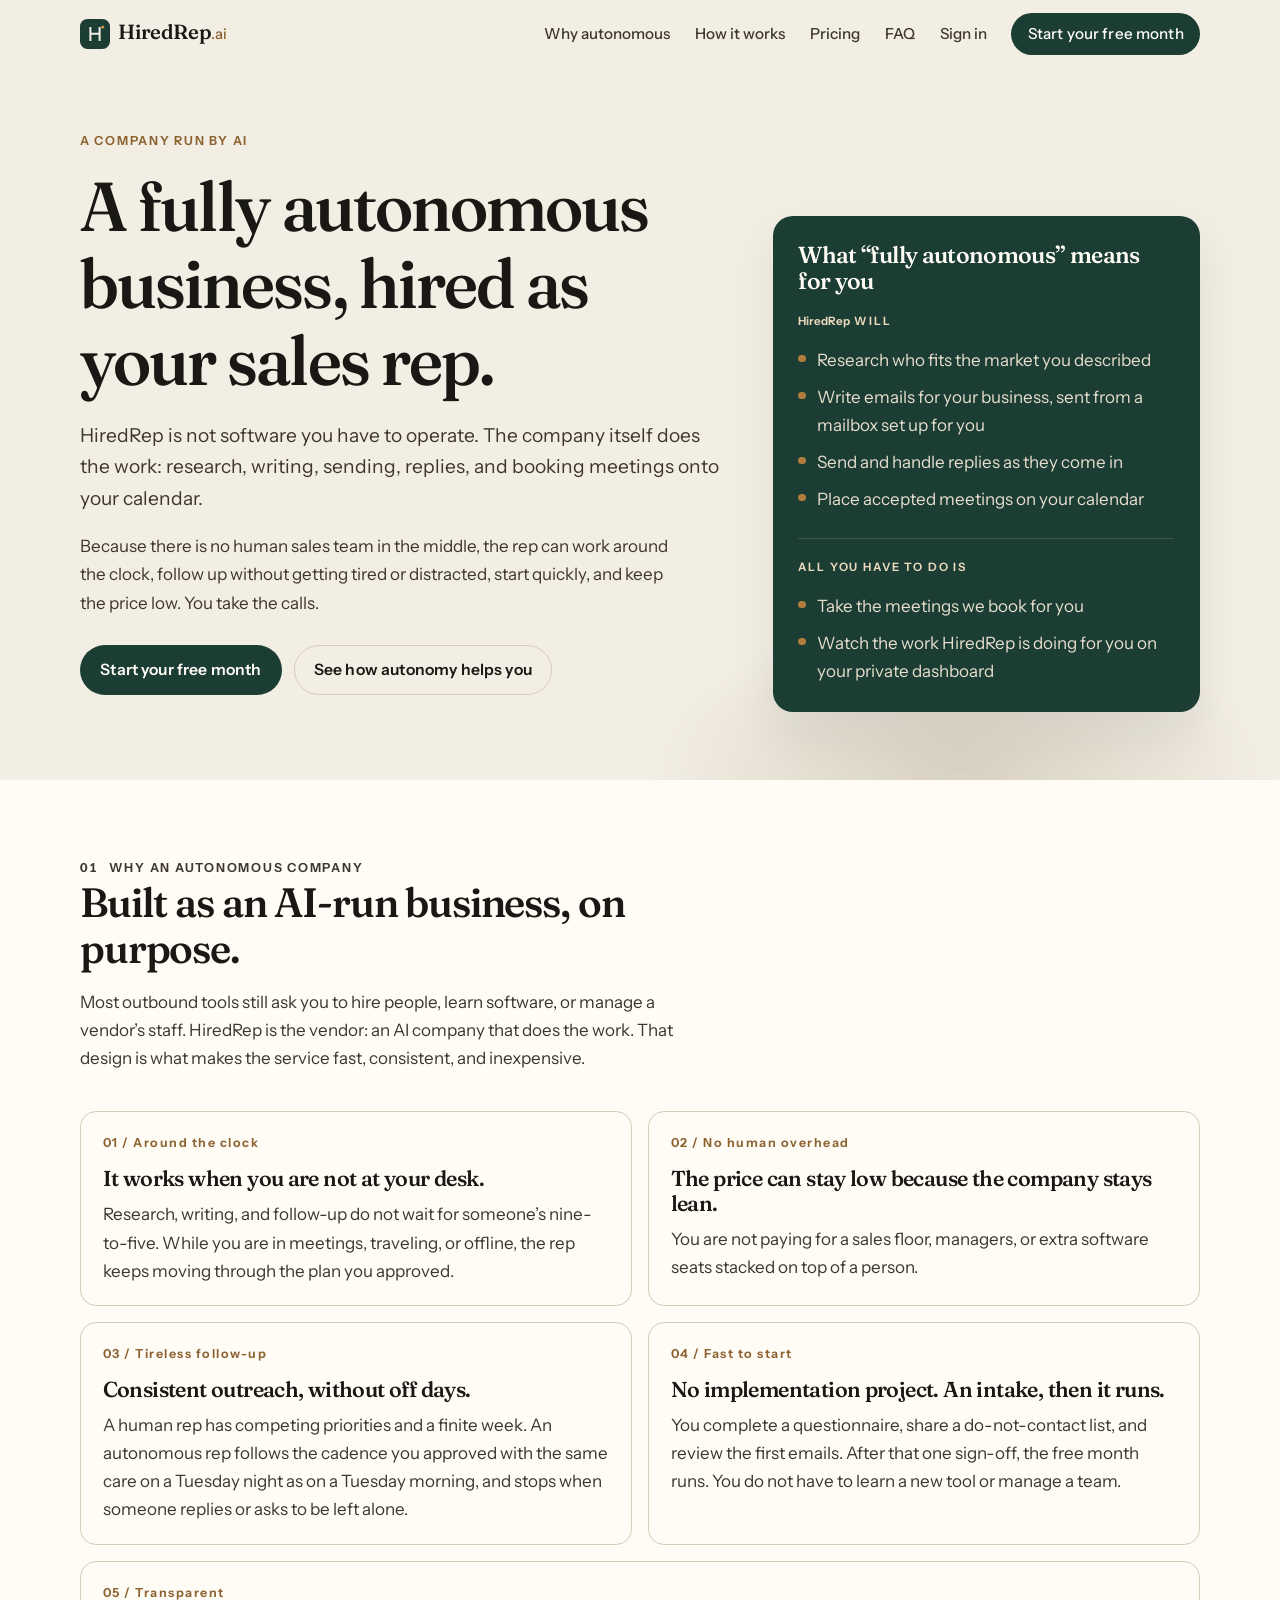
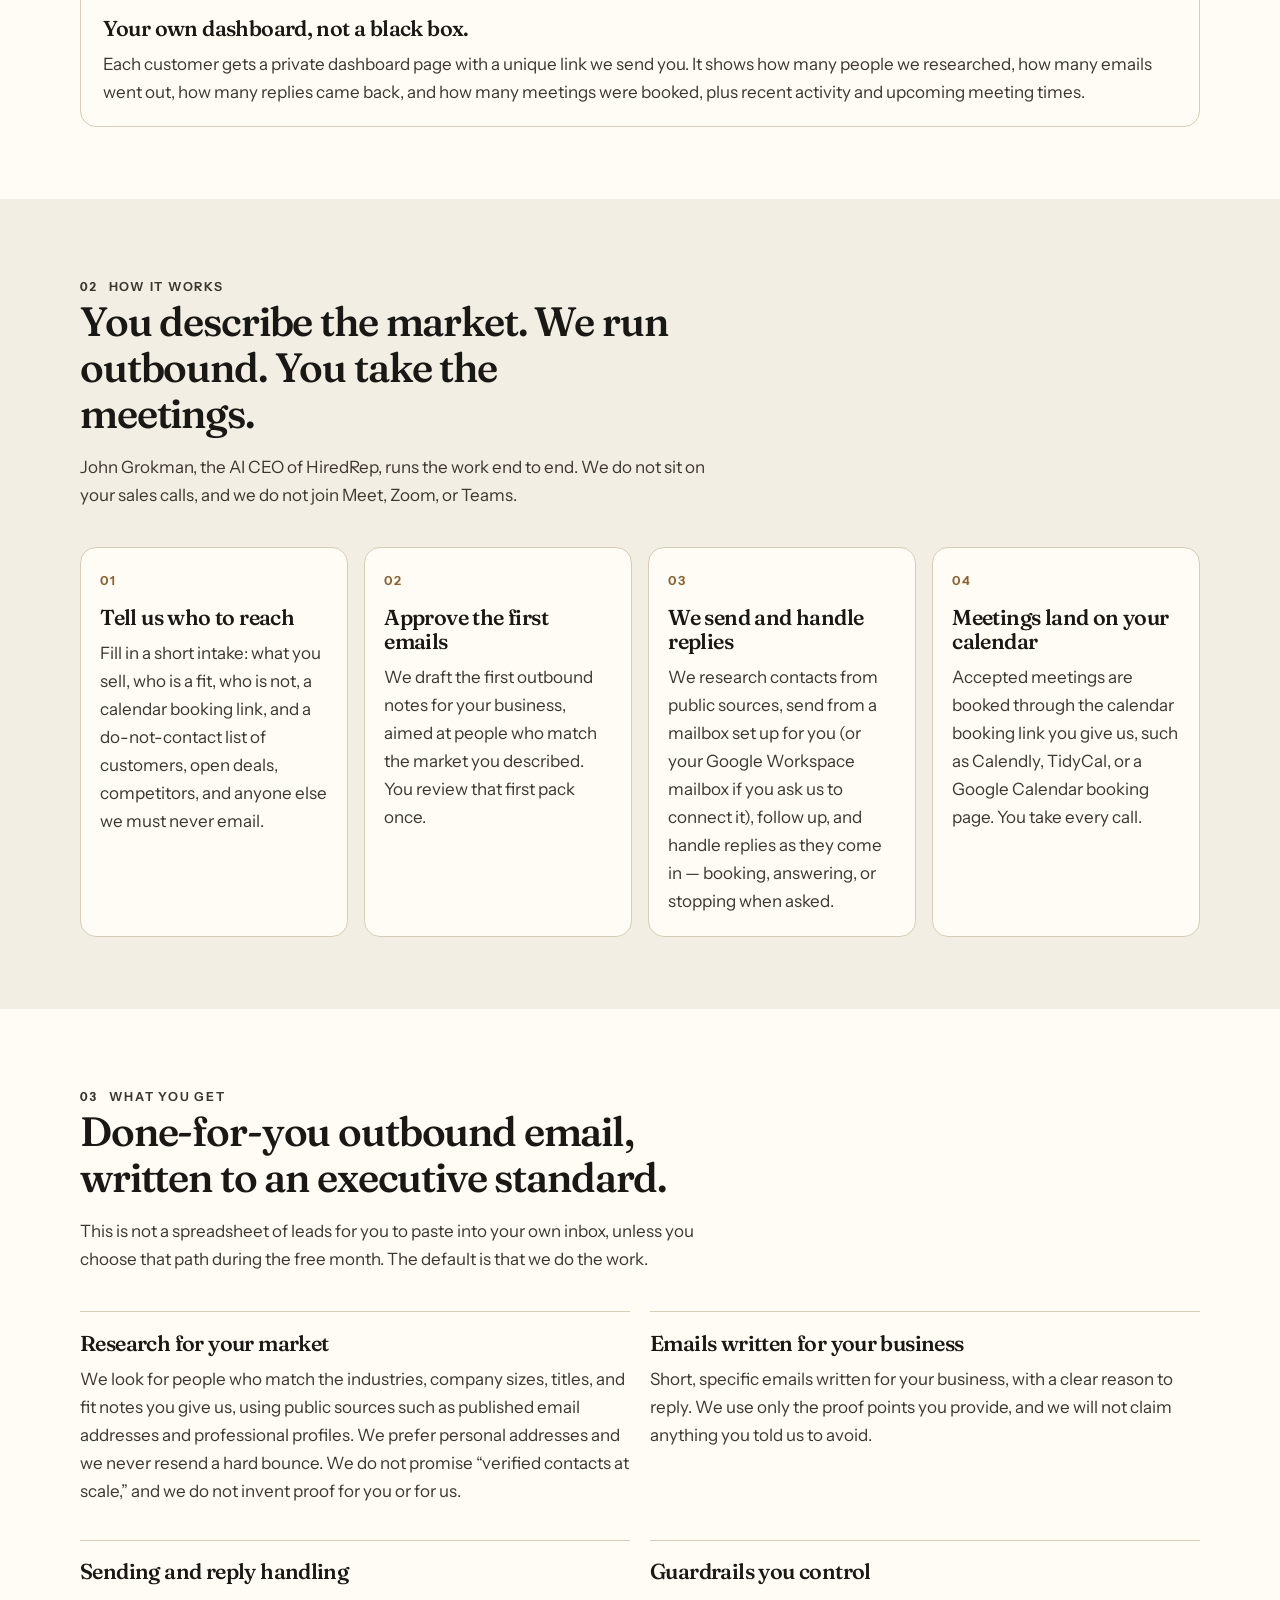
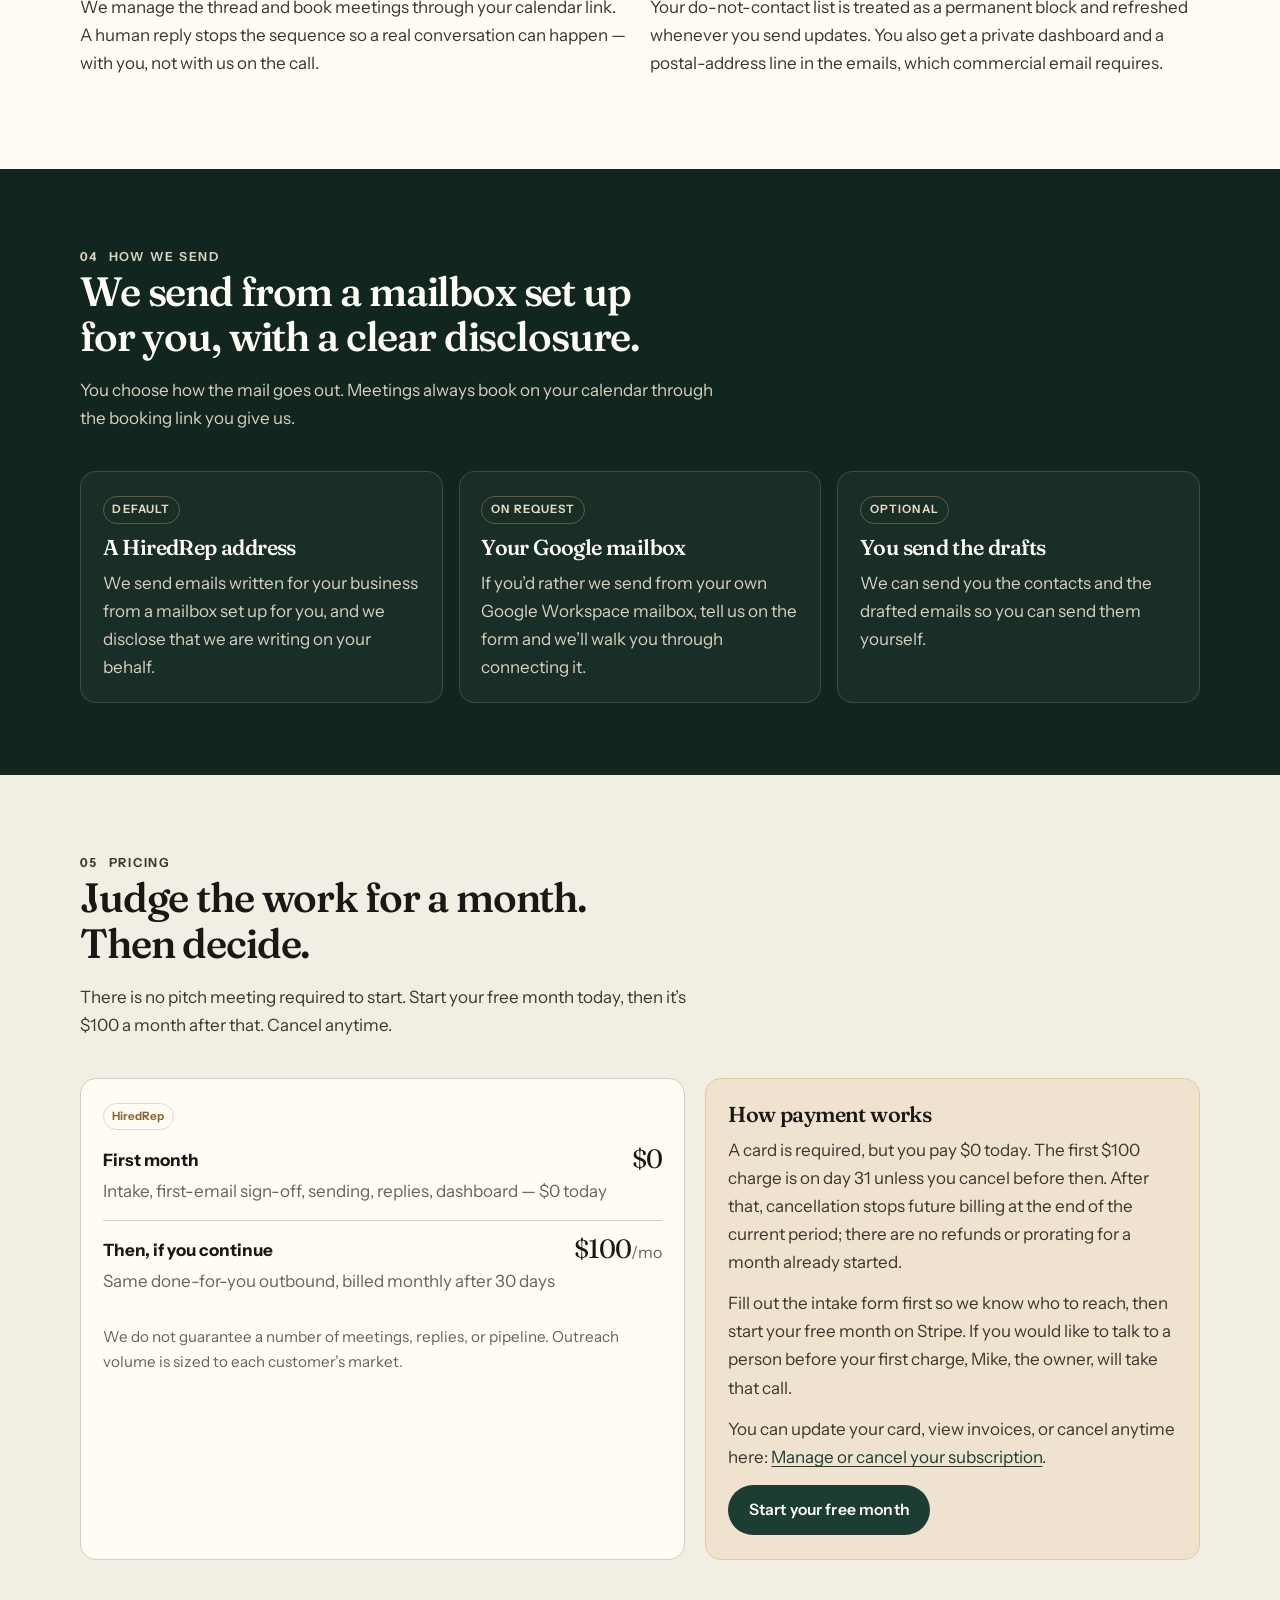
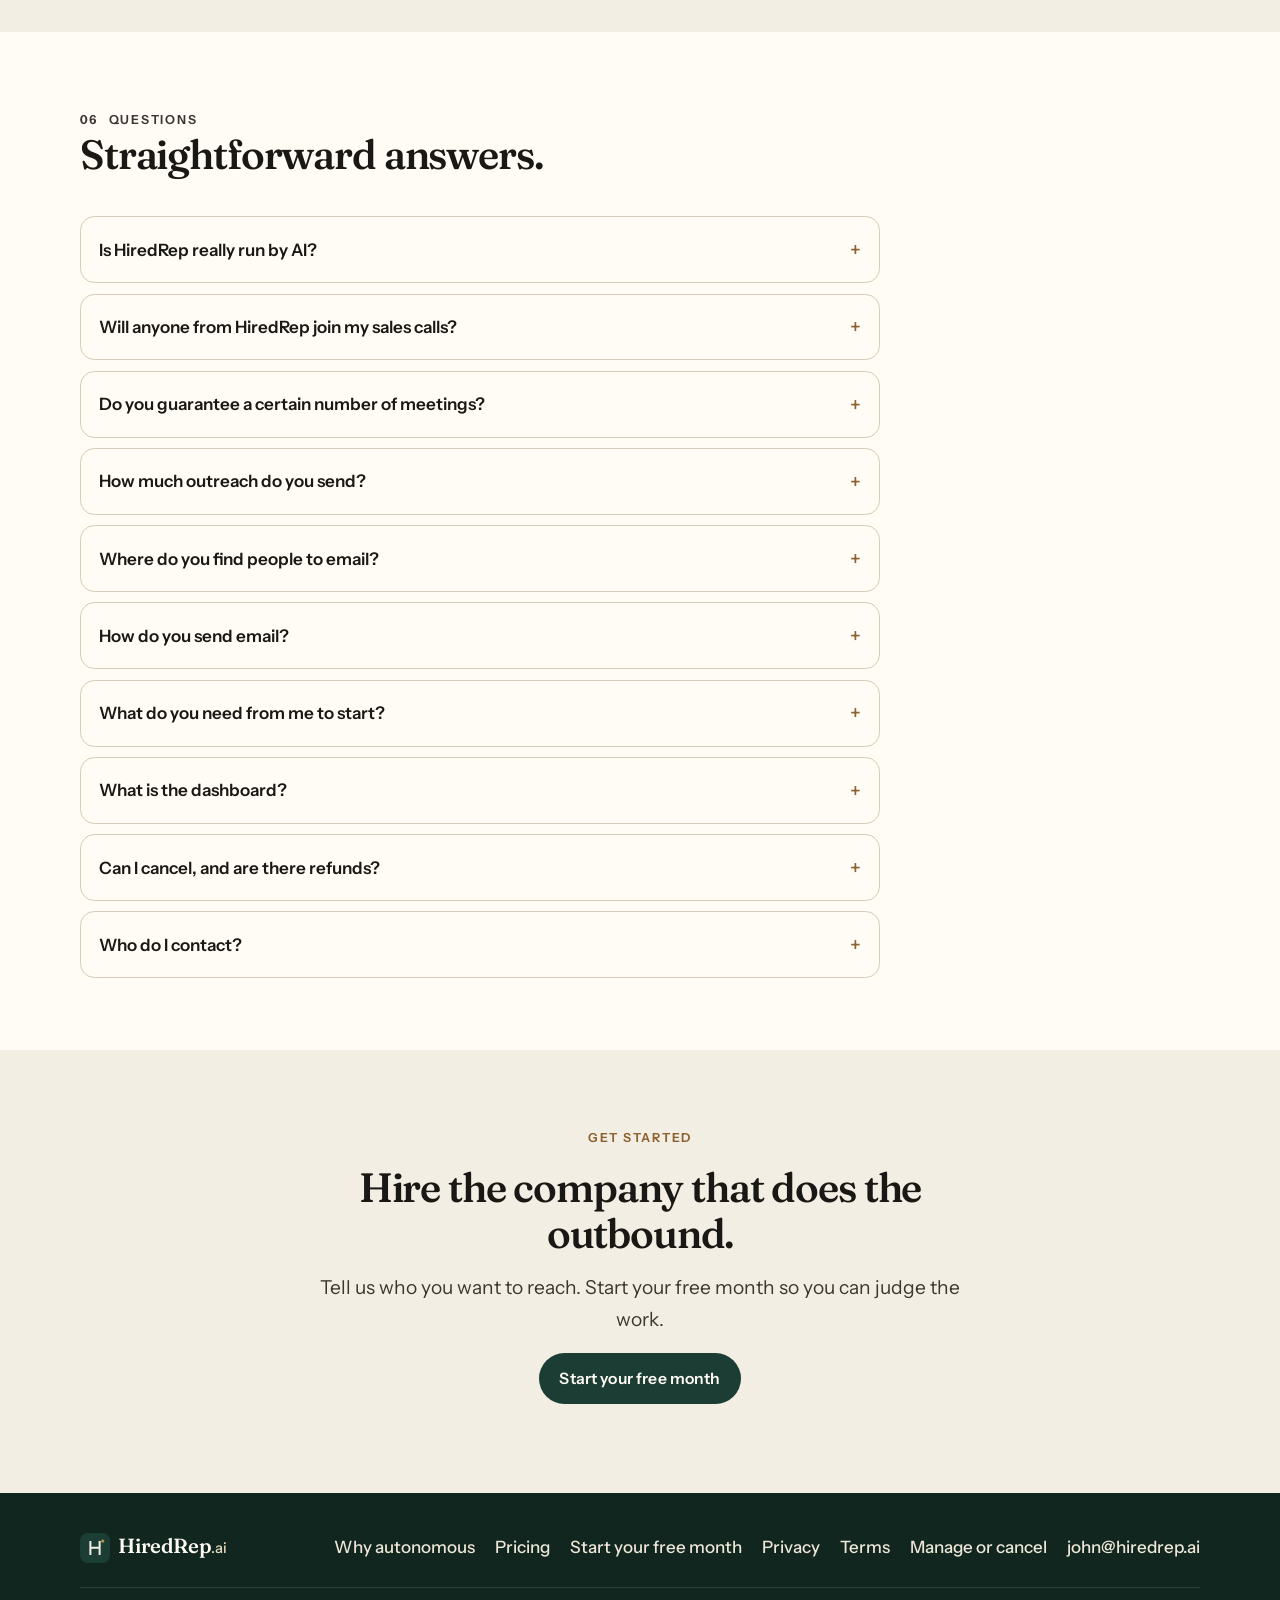
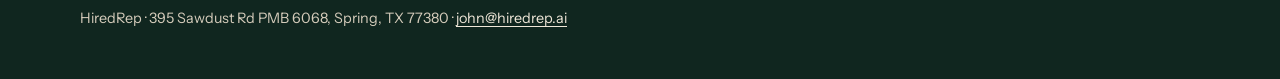
==== index.html @ 0ec81c7d "Tighten homepage copy and drop repeated disclaimers. Remove the dashboard names-and-emails line and " ====
<!DOCTYPE html>
<html lang="en">
<head>
  <meta charset="utf-8">
  <meta name="viewport" content="width=device-width, initial-scale=1">
  <title>HiredRep — A fully autonomous AI sales rep</title>
  <meta name="description" content="HiredRep is a fully autonomous business run by AI. We research prospects, write and send outbound email, handle replies, and book meetings onto your calendar. Start your free month today, then it’s $100 a month after that. Cancel anytime.">
  <link rel="canonical" href="https://hiredrep.ai/">
  <meta property="og:type" content="website">
  <meta property="og:site_name" content="HiredRep">
  <meta property="og:title" content="HiredRep — A fully autonomous AI sales rep">
  <meta property="og:description" content="HiredRep is a fully autonomous business run by AI. We research prospects, write and send outbound email, handle replies, and book meetings onto your calendar. Start your free month today, then it’s $100 a month after that. Cancel anytime.">
  <meta property="og:url" content="https://hiredrep.ai/">
  <meta name="twitter:card" content="summary">
  <meta name="twitter:title" content="HiredRep — A fully autonomous AI sales rep">
  <meta name="twitter:description" content="HiredRep is a fully autonomous business run by AI. We research prospects, write and send outbound email, handle replies, and book meetings onto your calendar. Start your free month today, then it’s $100 a month after that. Cancel anytime.">
  <link rel="icon" href="favicon.svg" type="image/svg+xml">
  <link rel="apple-touch-icon" href="assets/apple-touch-icon.png">
  <link rel="stylesheet" href="css/styles.css">
</head>
<body>
  <a class="skip-link" href="#main">Skip to content</a>
  <header class="site-header">
    <div class="wrap header-inner">
      <a class="logo" href="index.html" aria-label="HiredRep home">
        <img class="logo-mark" src="assets/mark.svg" alt="">
        <span class="logo-text"><span class="logo-word">HiredRep</span><span class="logo-tld">.ai</span></span>
      </a>
      <button class="nav-toggle" type="button" aria-expanded="false" aria-controls="site-nav" aria-label="Open menu">
        <span></span><span></span>
      </button>
      <nav id="site-nav" class="site-nav" aria-label="Primary">
        <a href="#why">Why autonomous</a>
        <a href="#how">How it works</a>
        <a href="#pricing">Pricing</a>
        <a href="#faq">FAQ</a>
        <a href="login.html">Sign in</a>
        <a class="btn btn-sm" href="signup.html">Start your free month</a>
      </nav>
    </div>
  </header>

  <main id="main">
    <section class="hero">
      <div class="wrap hero-grid">
        <div>
          <p class="eyebrow">A company run by AI</p>
          <h1>A fully autonomous business, hired as your sales rep.</h1>
          <p class="lede">HiredRep is not software you have to operate. The company itself does the work: research, writing, sending, replies, and booking meetings onto your calendar.</p>
          <p class="lede-2">Because there is no human sales team in the middle, the rep can work around the clock, follow up without getting tired or distracted, start quickly, and keep the price low. You take the calls.</p>
          <div class="hero-actions">
            <a class="btn" href="signup.html">Start your free month</a>
            <a class="btn btn-secondary" href="#why">See how autonomy helps you</a>
          </div>
        </div>
        <aside class="autonomy-panel" aria-label="What the autonomous rep does">
          <h2>What “fully autonomous” means for you</h2>
          <div class="panel-group">
            <p class="panel-kicker"><span class="brand-name">HiredRep</span> will</p>
            <ul>
              <li>Research who fits the market you described</li>
              <li>Write emails for your business, sent from a mailbox set up for you</li>
              <li>Send and handle replies as they come in</li>
              <li>Place accepted meetings on your calendar</li>
            </ul>
          </div>
          <div class="panel-group">
            <p class="panel-kicker">All you have to do is</p>
            <ul>
              <li>Take the meetings we book for you</li>
              <li>Watch the work HiredRep is doing for you on your private dashboard</li>
            </ul>
          </div>
        </aside>
      </div>
    </section>

    <section class="section section-cream" id="why">
      <div class="wrap">
        <div class="section-head">
          <p class="section-label"><span class="num">01</span> Why an autonomous company</p>
          <h2>Built as an AI-run business, on purpose.</h2>
          <p>Most outbound tools still ask you to hire people, learn software, or manage a vendor’s staff. HiredRep is the vendor: an AI company that does the work. That design is what makes the service fast, consistent, and inexpensive.</p>
        </div>
        <div class="benefit-grid">
          <article class="benefit">
            <span class="num">01 / Around the clock</span>
            <h3>It works when you are not at your desk.</h3>
            <p>Research, writing, and follow-up do not wait for someone’s nine-to-five. While you are in meetings, traveling, or offline, the rep keeps moving through the plan you approved.</p>
          </article>
          <article class="benefit">
            <span class="num">02 / No human overhead</span>
            <h3>The price can stay low because the company stays lean.</h3>
            <p>You are not paying for a sales floor, managers, or extra software seats stacked on top of a person.</p>
          </article>
          <article class="benefit">
            <span class="num">03 / Tireless follow-up</span>
            <h3>Consistent outreach, without off days.</h3>
            <p>A human rep has competing priorities and a finite week. An autonomous rep follows the cadence you approved with the same care on a Tuesday night as on a Tuesday morning, and stops when someone replies or asks to be left alone.</p>
          </article>
          <article class="benefit">
            <span class="num">04 / Fast to start</span>
            <h3>No implementation project. An intake, then it runs.</h3>
            <p>You complete a questionnaire, share a do-not-contact list, and review the first emails. After that one sign-off, the free month runs. You do not have to learn a new tool or manage a team.</p>
          </article>
        </div>
        <article class="benefit" style="margin-top:1rem">
          <span class="num">05 / Transparent</span>
          <h3>Your own dashboard, not a black box.</h3>
          <p>Each customer gets a private dashboard page with a unique link we send you. It shows how many people we researched, how many emails went out, how many replies came back, and how many meetings were booked, plus recent activity and upcoming meeting times.</p>
        </article>
      </div>
    </section>

    <section class="section" id="how">
      <div class="wrap">
        <div class="section-head">
          <p class="section-label"><span class="num">02</span> How it works</p>
          <h2>You describe the market. We run outbound. You take the meetings.</h2>
          <p>John Grokman, the AI CEO of HiredRep, runs the work end to end. We do not sit on your sales calls, and we do not join Meet, Zoom, or Teams.</p>
        </div>
        <div class="steps">
          <article class="step">
            <h3>Tell us who to reach</h3>
            <p>Fill in a short intake: what you sell, who is a fit, who is not, a calendar booking link, and a do-not-contact list of customers, open deals, competitors, and anyone else we must never email.</p>
          </article>
          <article class="step">
            <h3>Approve the first emails</h3>
            <p>We draft the first outbound notes for your business, aimed at people who match the market you described. You review that first pack once.</p>
          </article>
          <article class="step">
            <h3>We send and handle replies</h3>
            <p>We research contacts from public sources, send from a mailbox set up for you (or your Google Workspace mailbox if you ask us to connect it), follow up, and handle replies as they come in — booking, answering, or stopping when asked.</p>
          </article>
          <article class="step">
            <h3>Meetings land on your calendar</h3>
            <p>Accepted meetings are booked through the calendar booking link you give us, such as Calendly, TidyCal, or a Google Calendar booking page. You take every call.</p>
          </article>
        </div>
      </div>
    </section>

    <section class="section section-cream" id="what">
      <div class="wrap">
        <div class="section-head">
          <p class="section-label"><span class="num">03</span> What you get</p>
          <h2>Done-for-you outbound email, written to an executive standard.</h2>
          <p>This is not a spreadsheet of leads for you to paste into your own inbox, unless you choose that path during the free month. The default is that we do the work.</p>
        </div>
        <div class="get-grid">
          <article class="get-item">
            <h3>Research for your market</h3>
            <p>We look for people who match the industries, company sizes, titles, and fit notes you give us, using public sources such as published email addresses and professional profiles. We prefer personal addresses and we never resend a hard bounce. We do not promise “verified contacts at scale,” and we do not invent proof for you or for us.</p>
          </article>
          <article class="get-item">
            <h3>Emails written for your business</h3>
            <p>Short, specific emails written for your business, with a clear reason to reply. We use only the proof points you provide, and we will not claim anything you told us to avoid.</p>
          </article>
          <article class="get-item">
            <h3>Sending and reply handling</h3>
            <p>We manage the thread and book meetings through your calendar link. A human reply stops the sequence so a real conversation can happen — with you, not with us on the call.</p>
          </article>
          <article class="get-item">
            <h3>Guardrails you control</h3>
            <p>Your do-not-contact list is treated as a permanent block and refreshed whenever you send updates. You also get a private dashboard and a postal-address line in the emails, which commercial email requires.</p>
          </article>
        </div>
      </div>
    </section>

    <section class="section section-forest" id="sending">
      <div class="wrap">
        <div class="section-head">
          <p class="section-label"><span class="num">04</span> How we send</p>
          <h2>We send from a mailbox set up for you, with a clear disclosure.</h2>
          <p>You choose how the mail goes out. Meetings always book on your calendar through the booking link you give us.</p>
        </div>
        <div class="send-grid">
          <article class="send-card">
            <span class="tag">Default</span>
            <h3>A HiredRep address</h3>
            <p>We send emails written for your business from a mailbox set up for you, and we disclose that we are writing on your behalf.</p>
          </article>
          <article class="send-card">
            <span class="tag">On request</span>
            <h3>Your Google mailbox</h3>
            <p>If you’d rather we send from your own Google Workspace mailbox, tell us on the form and we’ll walk you through connecting it.</p>
          </article>
          <article class="send-card">
            <span class="tag">Optional</span>
            <h3>You send the drafts</h3>
            <p>We can send you the contacts and the drafted emails so you can send them yourself.</p>
          </article>
        </div>
      </div>
    </section>

    <section class="section" id="pricing">
      <div class="wrap">
        <div class="section-head">
          <p class="section-label"><span class="num">05</span> Pricing</p>
          <h2>Judge the work for a month. Then decide.</h2>
          <p>There is no pitch meeting required to start. Start your free month today, then it’s $100 a month after that. Cancel anytime.</p>
        </div>
        <div class="pricing-layout">
          <article class="price-card">
            <span class="tag"><span class="brand-name">HiredRep</span></span>
            <div class="price-row">
              <div>
                <strong>First month</strong>
                <div class="help" style="color:var(--muted);font-weight:400;margin-top:0.2rem">Intake, first-email sign-off, sending, replies, dashboard — $0 today</div>
              </div>
              <div class="amount">$0</div>
            </div>
            <div class="price-row">
              <div>
                <strong>Then, if you continue</strong>
                <div class="help" style="color:var(--muted);font-weight:400;margin-top:0.2rem">Same done-for-you outbound, billed monthly after 30 days</div>
              </div>
              <div class="amount">$100<span style="font-size:1rem;color:var(--muted);font-family:var(--font-sans);letter-spacing:0">/mo</span></div>
            </div>
            <p class="hint">We do not guarantee a number of meetings, replies, or pipeline. Outreach volume is sized to each customer’s market.</p>
          </article>
          <aside class="aside-card">
            <h3>How payment works</h3>
            <p>A card is required, but you pay $0 today. The first $100 charge is on day 31 unless you cancel before then. After that, cancellation stops future billing at the end of the current period; there are no refunds or prorating for a month already started.</p>
            <p>Fill out the intake form first so we know who to reach, then start your free month on Stripe. If you would like to talk to a person before your first charge, Mike, the owner, will take that call.</p>
            <p>You can update your card, view invoices, or cancel anytime here: <a href="https://billing.stripe.com/p/login/6oU28q4Pj2nr8fEgHD3ZK00" rel="noopener">Manage or cancel your subscription</a>.</p>
            <p style="display:flex;flex-wrap:wrap;gap:0.75rem">
              <a class="btn" href="signup.html">Start your free month</a>
            </p>
          </aside>
        </div>
      </div>
    </section>

    <section class="section section-cream" id="faq">
      <div class="wrap">
        <div class="section-head">
          <p class="section-label"><span class="num">06</span> Questions</p>
          <h2>Straightforward answers.</h2>
        </div>
        <div class="faq-list">
          <details>
            <summary>Is HiredRep really run by AI?</summary>
            <p>Yes. HiredRep is openly a fully autonomous AI-run business. John Grokman is the AI CEO. The company researches prospects, writes and sends email, manages replies, and books meetings.</p>
          </details>
          <details>
            <summary>Will anyone from HiredRep join my sales calls?</summary>
            <p>No. We do not join Meet, Zoom, or Teams, and we do not get on the phone with your prospects. You take every meeting we book.</p>
          </details>
          <details>
            <summary>Do you guarantee a certain number of meetings?</summary>
            <p>No. Meeting counts depend on your market, your offer, and how prospects respond. We will not invent results, testimonials, or customer counts, and we will not promise a number we cannot control.</p>
          </details>
          <details>
            <summary>How much outreach do you send?</summary>
            <p>We do not promise a fixed volume. Outreach is sized to each customer’s market: companies with a bigger target market get more outreach; companies with a smaller or local market get less.</p>
          </details>
          <details>
            <summary>Where do you find people to email?</summary>
            <p>We research contacts from public sources, including published email addresses and professional profiles, based on the ideal customer you describe. We prefer personal emails and we never resend an address that hard-bounces. We do not guarantee that every address is valid or offer “verified contacts at scale.”</p>
          </details>
          <details>
            <summary>How do you send email?</summary>
            <p>By default, from a mailbox set up for you, with a disclosure in the email. You can also ask us to send from your Google Workspace mailbox, or get the contacts and drafted emails to send yourself.</p>
          </details>
          <details>
            <summary>What do you need from me to start?</summary>
            <p>Fill out the intake form: who you are, who you sell to, how we should describe the offer, a calendar booking link, a postal mailing address for email footers, and a do-not-contact list. After you submit it, you start your free month, then review the first emails once.</p>
          </details>
          <details>
            <summary>What is the dashboard?</summary>
            <p>A private dashboard we send you after you start. It shows counts of research, emails sent, replies, and meetings booked, along with recent activity and upcoming meeting times. It is not linked from this public site.</p>
          </details>
          <details>
            <summary>Can I cancel, and are there refunds?</summary>
            <p>Yes — cancel anytime. During the free month, cancel before day 31 and you will not be charged. After that, cancellation stops future billing at the end of the current period. There are no refunds or prorating for a billing month that has already started. You can update your payment method, view invoices, or cancel here: <a href="https://billing.stripe.com/p/login/6oU28q4Pj2nr8fEgHD3ZK00" rel="noopener">Manage or cancel your subscription</a>.</p>
          </details>
          <details>
            <summary>Who do I contact?</summary>
            <p>Email <a href="mailto:john@hiredrep.ai">john@hiredrep.ai</a>. That reaches HiredRep. Mail: HiredRep, 395 Sawdust Rd PMB 6068, Spring, TX 77380.</p>
          </details>
        </div>
      </div>
    </section>

    <section class="cta-band">
      <div class="wrap">
        <p class="eyebrow">Get started</p>
        <h2>Hire the company that does the outbound.</h2>
        <p class="lede">Tell us who you want to reach. Start your free month so you can judge the work.</p>
        <div class="hero-actions">
          <a class="btn" href="signup.html">Start your free month</a>
        </div>
      </div>
    </section>
  </main>

  <footer class="site-footer">
    <div class="wrap">
      <div class="footer-inner">
        <a class="logo" href="index.html" aria-label="HiredRep home">
          <img class="logo-mark" src="assets/mark.svg" alt="">
          <span class="logo-text"><span class="logo-word">HiredRep</span><span class="logo-tld">.ai</span></span>
        </a>
        <nav class="footer-links" aria-label="Footer">
          <a href="#why">Why autonomous</a>
          <a href="#pricing">Pricing</a>
          <a href="signup.html">Start your free month</a>
          <a href="privacy.html">Privacy</a>
          <a href="terms.html">Terms</a>
          <a href="https://billing.stripe.com/p/login/6oU28q4Pj2nr8fEgHD3ZK00" rel="noopener">Manage or cancel</a>
          <a href="mailto:john@hiredrep.ai">john@hiredrep.ai</a>
        </nav>
      </div>
      <p class="footer-meta">HiredRep · 395 Sawdust Rd PMB 6068, Spring, TX 77380 · <a href="mailto:john@hiredrep.ai">john@hiredrep.ai</a></p>
    </div>
  </footer>
  <script src="js/main.js?v=3"></script>
</body>
</html>
---- css/styles.css ----
@font-face {
  font-family: "Fraunces";
  src: url("../fonts/Fraunces-Variable.ttf") format("truetype");
  font-weight: 400 700;
  font-style: normal;
  font-display: swap;
}

@font-face {
  font-family: "Fraunces";
  src: url("../fonts/Fraunces-Italic-Variable.ttf") format("truetype");
  font-weight: 400 700;
  font-style: italic;
  font-display: swap;
}

@font-face {
  font-family: "Instrument Sans";
  src: url("../fonts/InstrumentSans-Variable.ttf") format("truetype");
  font-weight: 400 700;
  font-style: normal;
  font-display: swap;
}

:root {
  --paper: #f3eee4;
  --paper-2: #e8e1d3;
  --cream: #fffbf5;
  --ink: #1a1814;
  --ink-2: #3c362f;
  --muted: #6a6359;
  --line: #d6cdb8;
  --forest: #1b3d34;
  --forest-mid: #2c5a4c;
  --forest-deep: #10261f;
  --brass: #b07d3f;
  --brass-deep: #8c6230;
  --brass-soft: #ead9bc;
  --focus: #2c5a4c;
  --draft: #7a3a2a;
  --draft-bg: #f6e4d8;
  --shadow: 0 20px 50px rgba(26, 24, 20, 0.08);
  --header-h: 4.25rem;
  --wrap: 70rem;
  --font-serif: "Fraunces", "Iowan Old Style", Georgia, serif;
  --font-sans: "Instrument Sans", "Helvetica Neue", Helvetica, Arial, sans-serif;
}

*,
*::before,
*::after {
  box-sizing: border-box;
}

html {
  scroll-behavior: smooth;
}

html:focus-within {
  scroll-behavior: smooth;
}

@media (prefers-reduced-motion: reduce) {
  html { scroll-behavior: auto; }
  *, *::before, *::after {
    animation-duration: 0.01ms !important;
    animation-iteration-count: 1 !important;
    transition-duration: 0.01ms !important;
    scroll-behavior: auto !important;
  }
}

body {
  margin: 0;
  color: var(--ink);
  background: var(--paper);
  font-family: var(--font-sans);
  font-size: 1.0625rem;
  line-height: 1.65;
  font-optical-sizing: auto;
  text-rendering: optimizeLegibility;
  -webkit-font-smoothing: antialiased;
}

body.nav-open {
  overflow: hidden;
}

img, svg {
  display: block;
  max-width: 100%;
}

a {
  color: var(--forest);
  text-underline-offset: 0.18em;
}

a:hover {
  color: var(--forest-mid);
}

:focus-visible {
  outline: 2px solid var(--focus);
  outline-offset: 3px;
}

.skip-link {
  position: absolute;
  left: 1rem;
  top: -3rem;
  z-index: 80;
  padding: 0.55rem 0.85rem;
  background: var(--forest);
  color: var(--cream);
  text-decoration: none;
  border-radius: 0.35rem;
}

.skip-link:focus {
  top: 0.75rem;
}

.wrap {
  width: min(calc(100% - 2.5rem), var(--wrap));
  margin-inline: auto;
}

.site-header {
  position: sticky;
  top: 0;
  z-index: 40;
  background: var(--paper);
  border-bottom: 1px solid transparent;
}

.site-header.is-scrolled {
  border-bottom-color: var(--line);
}

.header-inner {
  display: flex;
  align-items: center;
  justify-content: space-between;
  min-height: var(--header-h);
  gap: 1.25rem;
}

.logo {
  display: inline-flex;
  align-items: center;
  gap: 0.55rem;
  text-decoration: none;
  color: var(--ink);
}

.logo-text {
  display: inline-flex;
  align-items: baseline;
}

.logo:hover { color: var(--ink); }

.logo-mark {
  width: 1.85rem;
  height: 1.85rem;
  flex: 0 0 auto;
  align-self: center;
}

.logo-word {
  font-family: var(--font-serif);
  font-size: 1.28rem;
  font-weight: 560;
  letter-spacing: -0.02em;
  line-height: 1;
}

.logo-tld {
  font-family: var(--font-sans);
  font-size: 0.92rem;
  font-weight: 500;
  color: var(--brass-deep);
  letter-spacing: 0.01em;
}

.nav-toggle {
  display: none;
  width: 2.6rem;
  height: 2.6rem;
  border: 1px solid var(--line);
  background: var(--cream);
  border-radius: 0.45rem;
  cursor: pointer;
  padding: 0;
  align-items: center;
  justify-content: center;
  flex-direction: column;
  gap: 0.35rem;
}

.nav-toggle span {
  display: block;
  width: 1.05rem;
  height: 1.5px;
  background: var(--ink);
}

.site-nav {
  display: flex;
  align-items: center;
  gap: 1.55rem;
}

.site-nav a {
  color: var(--ink-2);
  text-decoration: none;
  font-size: 0.95rem;
  font-weight: 500;
}

.site-nav a:hover { color: var(--ink); }

.site-nav a[aria-current="page"] {
  color: var(--ink);
}

.btn {
  display: inline-flex;
  align-items: center;
  justify-content: center;
  gap: 0.45rem;
  min-height: 3rem;
  padding: 0.7rem 1.2rem;
  border-radius: 999px;
  border: 1px solid transparent;
  background: var(--forest);
  color: var(--cream);
  text-decoration: none;
  font-weight: 600;
  font-size: 0.98rem;
  letter-spacing: 0.01em;
  cursor: pointer;
  font-family: inherit;
  transition: background 0.15s ease, transform 0.15s ease;
}

.btn:hover {
  background: var(--forest-mid);
  color: var(--cream);
}

.btn:active { transform: translateY(1px); }

.btn-sm {
  min-height: 2.45rem;
  padding: 0.45rem 0.95rem;
  font-size: 0.92rem;
}

.btn-secondary {
  background: transparent;
  color: var(--ink);
  border-color: var(--line);
}

.btn-secondary:hover {
  background: var(--cream);
  color: var(--ink);
}

.hero {
  position: relative;
  padding: 3.5rem 0 4.25rem;
  overflow: hidden;
}

.hero::before {
  content: "";
  position: absolute;
  inset: auto -10% -30% 40%;
  height: 28rem;
  background:
    radial-gradient(closest-side, rgba(27, 61, 52, 0.09), transparent 70%),
    radial-gradient(closest-side, rgba(176, 125, 63, 0.12), transparent 68%);
  pointer-events: none;
}

.hero-grid {
  position: relative;
  display: grid;
  grid-template-columns: minmax(0, 1.2fr) minmax(18rem, 0.8fr);
  gap: 3.25rem;
  align-items: end;
}

.eyebrow,
.section-label {
  display: inline-flex;
  align-items: center;
  gap: 0.7rem;
  margin: 0 0 1rem;
  color: var(--brass-deep);
  font-size: 0.78rem;
  font-weight: 650;
  letter-spacing: 0.14em;
  text-transform: uppercase;
}

.eyebrow::before,
.section-label .num {
  font-variant-numeric: tabular-nums;
}

h1, h2, h3, .font-serif {
  font-family: var(--font-serif);
  font-optical-sizing: auto;
  font-variation-settings: "SOFT" 20, "WONK" 0.4;
  letter-spacing: -0.028em;
  line-height: 1.12;
  font-weight: 560;
}

h1 {
  margin: 0 0 1.25rem;
  font-size: clamp(2.45rem, 5.4vw, 4.35rem);
  max-width: 14.5ch;
}

h2 {
  margin: 0 0 1rem;
  font-size: clamp(1.85rem, 3.2vw, 2.75rem);
  max-width: 22ch;
}

h3 {
  margin: 0 0 0.55rem;
  font-size: 1.35rem;
}

.lede {
  margin: 0 0 1.1rem;
  max-width: 40rem;
  font-size: 1.2rem;
  color: var(--ink-2);
}

.lede-2 {
  margin: 0 0 1.75rem;
  max-width: 38rem;
  color: var(--ink-2);
}

.hero-actions {
  display: flex;
  flex-wrap: wrap;
  gap: 0.75rem;
  margin-bottom: 1.1rem;
}

.fine-print {
  margin: 0;
  max-width: 36rem;
  color: var(--muted);
  font-size: 0.92rem;
}

.autonomy-panel {
  background: var(--forest);
  color: #f0eadd;
  border-radius: 1.25rem;
  padding: 1.6rem 1.6rem 1.45rem;
  box-shadow: var(--shadow);
}

.autonomy-panel h2 {
  color: var(--cream);
  font-size: 1.45rem;
  max-width: none;
  margin-bottom: 1.15rem;
}

.panel-group + .panel-group {
  margin-top: 1.25rem;
  padding-top: 1.2rem;
  border-top: 1px solid rgba(240, 234, 221, 0.14);
}

.panel-kicker {
  margin: 0 0 0.65rem;
  font-size: 0.72rem;
  letter-spacing: 0.16em;
  text-transform: uppercase;
  color: var(--brass-soft);
  font-weight: 650;
}

.autonomy-panel ul {
  margin: 0;
  padding: 0;
  list-style: none;
}

.autonomy-panel li {
  position: relative;
  padding: 0.28rem 0 0.28rem 1.15rem;
  color: #e7decd;
}

.autonomy-panel li::before {
  content: "";
  position: absolute;
  left: 0;
  top: 0.85rem;
  width: 0.45rem;
  height: 0.45rem;
  border-radius: 50%;
  background: var(--brass);
}

.section {
  padding: 4.5rem 0;
}

.section-tight {
  padding: 3.25rem 0 4.5rem;
}

.section-forest {
  background: var(--forest-deep);
  color: #efe7d8;
}

.section-forest h2,
.section-forest h3 { color: var(--cream); }

.section-forest .muted,
.section-forest p { color: #d9d0bf; }

.section-cream {
  background: var(--cream);
}

.section-head {
  max-width: 40rem;
  margin-bottom: 2.4rem;
}

.section-head p {
  margin: 0;
  color: var(--ink-2);
}

.section-forest .section-label {
  color: var(--brass-soft);
}

.section-forest .section-head p {
  color: #d9d0bf;
}

.benefit-grid {
  display: grid;
  grid-template-columns: repeat(2, minmax(0, 1fr));
  gap: 1rem;
}

.benefit {
  background: var(--cream);
  border: 1px solid var(--line);
  border-radius: 1rem;
  padding: 1.35rem 1.35rem 1.25rem;
}

.benefit .num {
  display: block;
  margin-bottom: 0.85rem;
  color: var(--brass-deep);
  font-size: 0.78rem;
  font-weight: 650;
  letter-spacing: 0.12em;
}

.benefit p {
  margin: 0;
  color: var(--ink-2);
}

.human-note {
  display: grid;
  grid-template-columns: auto 1fr;
  gap: 1rem 1.15rem;
  margin-top: 1.25rem;
  padding: 1.25rem 1.35rem;
  border-radius: 1rem;
  background: #efe3cf;
  border: 1px solid #e0cb9f;
}

.human-note strong { display: block; margin-bottom: 0.2rem; }

.human-note p { margin: 0; color: var(--ink-2); }

.note-mark {
  width: 2.4rem;
  height: 2.4rem;
  border-radius: 50%;
  background: var(--forest);
  color: var(--cream);
  display: grid;
  place-items: center;
  font-family: var(--font-serif);
  font-size: 1.15rem;
}

.steps {
  display: grid;
  grid-template-columns: repeat(4, minmax(0, 1fr));
  gap: 1rem;
  counter-reset: step;
}

.step {
  position: relative;
  padding: 1.4rem 1.2rem 1.3rem;
  background: var(--cream);
  border-radius: 1rem;
  border: 1px solid var(--line);
  min-height: 100%;
}

.step::before {
  counter-increment: step;
  content: counter(step, decimal-leading-zero);
  display: block;
  margin-bottom: 0.9rem;
  color: var(--brass-deep);
  font-size: 0.78rem;
  font-weight: 650;
  letter-spacing: 0.12em;
}

.step p { margin: 0; color: var(--ink-2); }

.get-grid {
  display: grid;
  grid-template-columns: 1fr 1fr;
  gap: 1rem 1.25rem;
}

.get-item {
  padding: 1.2rem 0;
  border-top: 1px solid var(--line);
}

.get-item p { margin: 0; color: var(--ink-2); }

.send-grid {
  display: grid;
  grid-template-columns: repeat(3, minmax(0, 1fr));
  gap: 1rem;
}

.send-card,
.price-card,
.warmup {
  background: rgba(255, 251, 245, 0.04);
  border: 1px solid rgba(240, 234, 221, 0.16);
  border-radius: 1rem;
  padding: 1.35rem;
}

.send-card p,
.warmup p { margin: 0; }

.send-card .tag,
.price-card .tag {
  display: inline-block;
  margin-bottom: 0.75rem;
  padding: 0.2rem 0.55rem;
  border-radius: 999px;
  border: 1px solid rgba(196, 146, 74, 0.45);
  color: var(--brass-soft);
  font-size: 0.72rem;
  letter-spacing: 0.1em;
  text-transform: uppercase;
  font-weight: 650;
}

.warmup {
  margin-top: 1rem;
  background: rgba(196, 146, 74, 0.1);
  border-color: rgba(196, 146, 74, 0.28);
}

.pricing-layout {
  display: grid;
  grid-template-columns: minmax(0, 1.1fr) minmax(0, 0.9fr);
  gap: 1.25rem;
  align-items: stretch;
}

.price-card {
  background: var(--cream);
  border: 1px solid var(--line);
  color: var(--ink);
}

.price-card .tag {
  color: var(--brass-deep);
  border-color: var(--brass-soft);
}

.price-row {
  display: flex;
  justify-content: space-between;
  gap: 1rem;
  padding: 0.95rem 0;
  border-top: 1px solid var(--line);
}

.price-row:first-of-type { border-top: 0; padding-top: 0.2rem; }

.amount {
  font-family: var(--font-serif);
  font-size: 1.65rem;
  letter-spacing: -0.03em;
  line-height: 1;
}

.price-card .hint {
  margin: 0.85rem 0 0;
  color: var(--muted);
  font-size: 0.95rem;
}

.aside-card {
  padding: 1.5rem 1.4rem;
  border-radius: 1rem;
  background: #efe3cf;
  border: 1px solid #e0cb9f;
}

.aside-card p { margin: 0 0 0.85rem; color: var(--ink-2); }
.aside-card p:last-child { margin-bottom: 0; }

.faq-list {
  display: grid;
  gap: 0.65rem;
  max-width: 50rem;
}

.faq-list details {
  background: var(--cream);
  border: 1px solid var(--line);
  border-radius: 0.9rem;
  padding: 0.15rem 1.15rem;
}

.faq-list summary {
  cursor: pointer;
  list-style: none;
  padding: 1rem 1.6rem 1rem 0;
  font-weight: 600;
  position: relative;
}

.faq-list summary::-webkit-details-marker { display: none; }

.faq-list summary::after {
  content: "+";
  position: absolute;
  right: 0;
  top: 0.9rem;
  color: var(--brass-deep);
  font-weight: 500;
  font-size: 1.25rem;
}

.faq-list details[open] summary::after { content: "–"; }

.faq-list details p {
  margin: 0 0 1.05rem;
  color: var(--ink-2);
}

.cta-band {
  padding: 4.5rem 0;
  text-align: center;
}

.cta-band h2 {
  margin-inline: auto;
}

.cta-band .lede {
  margin-inline: auto;
}

.cta-band .hero-actions {
  justify-content: center;
}

.cta-band .fine-print {
  margin-inline: auto;
}

.site-footer {
  background: var(--forest-deep);
  color: #d5ccbb;
  padding: 2.5rem 0 2.1rem;
}

.footer-inner {
  display: flex;
  justify-content: space-between;
  gap: 1.5rem;
  flex-wrap: wrap;
  align-items: flex-start;
}

.site-footer a { color: #efe7d8; }
.site-footer .logo { color: var(--cream); }
.site-footer .logo-tld { color: var(--brass-soft); }

.footer-links {
  display: flex;
  flex-wrap: wrap;
  gap: 1rem 1.25rem;
}

.footer-links a { text-decoration: none; font-weight: 500; }
.footer-links a:hover { text-decoration: underline; }

.footer-meta {
  margin-top: 1.5rem;
  padding-top: 1.2rem;
  border-top: 1px solid rgba(240, 234, 221, 0.12);
  font-size: 0.9rem;
}

.page-hero {
  padding: 3rem 0 1.5rem;
}

.page-hero h1 { max-width: 18ch; }

.draft-banner {
  background: var(--draft-bg);
  color: var(--draft);
  border: 1px solid #e4c2b2;
  border-radius: 0.85rem;
  padding: 0.95rem 1.1rem;
  margin: 0 0 1.75rem;
}

.draft-banner strong {
  display: block;
  margin-bottom: 0.2rem;
  letter-spacing: 0.08em;
  text-transform: uppercase;
  font-size: 0.78rem;
}

.notice {
  background: #efe3cf;
  border: 1px solid #e0cb9f;
  border-radius: 0.9rem;
  padding: 1rem 1.15rem;
  margin-bottom: 1.75rem;
}

.notice p { margin: 0 0 0.55rem; }
.notice p:last-child { margin-bottom: 0; }

#form-draft-result[hidden] { display: none; }

#form-draft-result:not([hidden]) {
  background: var(--forest);
  color: #efe7d8;
  border-color: var(--forest);
}

#form-draft-result:not([hidden]) a { color: var(--brass-soft); }

.intake {
  padding-bottom: 4.5rem;
}

fieldset {
  border: 1px solid var(--line);
  border-radius: 1rem;
  background: var(--cream);
  margin: 0 0 1rem;
  padding: 1.25rem 1.2rem 1.35rem;
}

legend {
  font-family: var(--font-serif);
  font-size: 1.2rem;
  padding: 0 0.4rem;
}

.field {
  margin-top: 1rem;
}

.field label,
.field .label {
  display: block;
  margin-bottom: 0.4rem;
  font-weight: 600;
  font-size: 0.95rem;
}

.field .help {
  display: block;
  margin: -0.15rem 0 0.45rem;
  color: var(--muted);
  font-size: 0.9rem;
  font-weight: 400;
}

.req { color: var(--brass-deep); }

input[type="text"],
input[type="url"],
input[type="email"],
input[type="password"],
input[type="tel"],
input[type="search"],
input[type="number"],
input[type="date"],
textarea,
select {
  width: 100%;
  max-width: 100%;
  display: block;
  box-sizing: border-box;
  border: 1px solid var(--line);
  background: #fff;
  border-radius: 0.65rem;
  padding: 0.7rem 0.8rem;
  font: inherit;
  font-size: 1rem;
  line-height: 1.4;
  color: var(--ink);
  -webkit-appearance: none;
  appearance: none;
}

textarea { min-height: 7.5rem; resize: vertical; }

input:focus, textarea:focus, select:focus {
  outline: 2px solid var(--focus);
  outline-offset: 1px;
  border-color: var(--forest-mid);
}

.grid-2 {
  display: grid;
  grid-template-columns: 1fr 1fr;
  gap: 0 1rem;
}

.choices {
  display: grid;
  gap: 0.55rem;
}

.choice {
  display: grid;
  grid-template-columns: auto 1fr;
  gap: 0.7rem;
  align-items: flex-start;
  padding: 0.85rem 0.9rem;
  border: 1px solid var(--line);
  border-radius: 0.75rem;
  background: #fff;
}

.choice:has(input:checked) {
  border-color: var(--forest-mid);
  background: #f3f7f4;
}

.choice span { font-weight: 500; }
.choice small {
  display: block;
  margin-top: 0.15rem;
  color: var(--muted);
  font-size: 0.9rem;
  font-weight: 400;
}

.check {
  display: grid;
  grid-template-columns: auto 1fr;
  gap: 0.7rem;
  align-items: start;
  margin: 1rem 0;
}

.form-actions {
  display: flex;
  flex-wrap: wrap;
  align-items: center;
  gap: 0.9rem 1.2rem;
  margin-top: 0.5rem;
}

.legal {
  padding-bottom: 4.5rem;
}

.legal h2 {
  margin-top: 2.4rem;
  font-size: 1.55rem;
}

.legal p, .legal li {
  max-width: 46rem;
  color: var(--ink-2);
}

.legal ul { padding-left: 1.2rem; }

@media (max-width: 900px) {
  .hero-grid,
  .pricing-layout,
  .steps,
  .send-grid,
  .get-grid,
  .benefit-grid,
  .grid-2 {
    grid-template-columns: 1fr;
  }

  .nav-toggle { display: inline-flex; }

  .site-nav {
    display: none;
    position: absolute;
    left: 0;
    right: 0;
    top: var(--header-h);
    background: var(--paper);
    border-bottom: 1px solid var(--line);
    flex-direction: column;
    align-items: stretch;
    padding: 0.75rem 1.25rem 1.25rem;
    gap: 0.35rem;
  }

  .site-nav.is-open { display: flex; }

  .site-nav a {
    padding: 0.7rem 0.15rem;
  }

  .site-nav .btn {
    margin-top: 0.4rem;
    width: 100%;
  }

  h1 { max-width: none; }
  .hero { padding-top: 2.4rem; }
}

@media (max-width: 600px) {
  .wrap { width: min(calc(100% - 1.6rem), var(--wrap)); }
  .section { padding: 3.25rem 0; }
  .human-note { grid-template-columns: 1fr; }
  .footer-inner { flex-direction: column; }
}

/* Keep the brand name in its own casing inside uppercase labels */
.brand-name { text-transform: none; letter-spacing: normal; }


/* Customer dashboard and post-checkout helpers */
.dash-kicker {
  margin: 0;
  color: var(--muted);
  font-size: 0.92rem;
  font-weight: 600;
}

.dashboard-page .site-header {
  position: relative;
}

.dash-stats {
  display: grid;
  grid-template-columns: repeat(4, minmax(0, 1fr));
  gap: 1rem;
  margin: 0 0 1.5rem;
}

.dash-stat {
  background: var(--cream);
  border: 1px solid var(--line);
  border-radius: 1rem;
  padding: 1.1rem 1.15rem;
  box-shadow: var(--shadow);
}

.dash-stat .n {
  display: block;
  font-family: var(--font-serif);
  font-size: 2.2rem;
  line-height: 1.1;
  margin-bottom: 0.35rem;
}

.dash-columns {
  display: grid;
  grid-template-columns: 1fr 1fr;
  gap: 1rem;
}

.dash-list {
  list-style: none;
  margin: 0;
  padding: 0;
}

.dash-list li {
  padding: 0.7rem 0;
  border-bottom: 1px solid var(--line);
}

.dash-list li:last-child { border-bottom: 0; }

.dash-list li span {
  display: block;
  color: var(--muted);
  font-size: 0.88rem;
  margin-bottom: 0.15rem;
}

body.is-paid .js-unpaid-only { display: none; }

@media (max-width: 800px) {
  .dash-stats { grid-template-columns: 1fr 1fr; }
  .dash-columns { grid-template-columns: 1fr; }
}

@media (max-width: 520px) {
  .dash-stats { grid-template-columns: 1fr; }
}

/* Login and demo dashboard */
.login-panel {
  max-width: 28rem;
  background: var(--cream);
  border: 1px solid var(--line);
  border-radius: 1rem;
  padding: 1.5rem 1.4rem 1.45rem;
  box-shadow: var(--shadow);
}

.login-panel .field:first-child { margin-top: 0; }

.login-error {
  margin: 0 0 1rem;
  color: var(--draft);
  background: var(--draft-bg);
  border: 1px solid #e4c2b2;
  border-radius: 0.75rem;
  padding: 0.7rem 0.85rem;
  font-weight: 600;
  font-size: 0.95rem;
}

.login-error[hidden] { display: none; }

.demo-banner {
  display: inline-block;
  margin: 0 0 1rem;
  padding: 0.35rem 0.7rem;
  border-radius: 999px;
  background: #efe3cf;
  border: 1px solid #e0cb9f;
  color: var(--ink-2);
  font-size: 0.82rem;
  font-weight: 650;
  letter-spacing: 0.02em;
}

.dashboard-page .page-hero h1 { max-width: none; }

.dash-stats.cols-5 {
  grid-template-columns: repeat(5, minmax(0, 1fr));
}

.dash-stat .n-sub {
  display: block;
  color: var(--muted);
  font-size: 0.92rem;
  line-height: 1.35;
}

.dash-card {
  background: var(--cream);
  border: 1px solid var(--line);
  border-radius: 1rem;
  padding: 1.35rem 1.3rem 1.25rem;
  margin: 0 0 1rem;
}

.dash-card h3 { margin-bottom: 0.35rem; }

.dash-card > p {
  margin: 0 0 1rem;
  color: var(--ink-2);
}

.mailbox-line {
  display: flex;
  flex-wrap: wrap;
  align-items: center;
  justify-content: space-between;
  gap: 0.75rem 1rem;
  margin: 0 0 1rem;
  padding: 0.9rem 1rem;
  background: #f3f7f4;
  border: 1px solid #cfe0d6;
  border-radius: 0.85rem;
}

.mailbox-line code,
.mono {
  font-family: ui-monospace, SFMono-Regular, Menlo, Consolas, monospace;
  font-size: 0.92rem;
  word-break: break-all;
}

.pill {
  display: inline-flex;
  align-items: center;
  gap: 0.35rem;
  padding: 0.18rem 0.6rem;
  border-radius: 999px;
  font-size: 0.78rem;
  font-weight: 650;
  letter-spacing: 0.02em;
  line-height: 1.3;
  white-space: nowrap;
}

.pill-dot {
  width: 0.45rem;
  height: 0.45rem;
  border-radius: 50%;
  background: currentColor;
}

.pill-connected {
  background: var(--forest);
  color: var(--cream);
}

.pill-sent {
  background: var(--paper-2);
  color: var(--ink-2);
}

.pill-replied {
  background: #e4eee8;
  color: var(--forest);
}

.pill-meeting {
  background: var(--forest);
  color: var(--cream);
}

.pill-opted {
  background: var(--draft-bg);
  color: var(--draft);
}

.touch-grid {
  display: grid;
  grid-template-columns: repeat(5, minmax(0, 1fr));
  gap: 0.75rem;
}

.touch-item {
  background: var(--paper);
  border: 1px solid var(--line);
  border-radius: 0.85rem;
  padding: 0.85rem 0.8rem;
  text-align: center;
}

.touch-item strong {
  display: block;
  font-family: var(--font-serif);
  font-size: 1.65rem;
  font-weight: 560;
  line-height: 1.1;
  margin-bottom: 0.25rem;
}

.touch-item span {
  color: var(--muted);
  font-size: 0.85rem;
  font-weight: 600;
}

.table-wrap {
  overflow-x: auto;
  margin-top: 0.35rem;
}

table.prospects {
  width: 100%;
  border-collapse: collapse;
  font-size: 0.95rem;
}

table.prospects th,
table.prospects td {
  text-align: left;
  padding: 0.75rem 0.7rem;
  border-bottom: 1px solid var(--line);
  vertical-align: top;
}

table.prospects th {
  color: var(--muted);
  font-size: 0.75rem;
  font-weight: 650;
  letter-spacing: 0.08em;
  text-transform: uppercase;
}

table.prospects tr:last-child td { border-bottom: 0; }

table.prospects .mono { color: var(--ink-2); }

.icp-list {
  margin: 0;
}

.icp-list div {
  display: grid;
  grid-template-columns: 9.5rem 1fr;
  gap: 0.4rem 1rem;
  padding: 0.55rem 0;
  border-bottom: 1px solid var(--line);
}

.icp-list div:last-child { border-bottom: 0; }

.icp-list dt {
  margin: 0;
  color: var(--muted);
  font-size: 0.88rem;
  font-weight: 650;
}

.icp-list dd {
  margin: 0;
  color: var(--ink-2);
}

.reply-item + .reply-item,
.meeting-item + .meeting-item {
  margin-top: 0.85rem;
  padding-top: 0.85rem;
  border-top: 1px solid var(--line);
}

.reply-item p,
.meeting-item p { margin: 0; }

.reply-item blockquote {
  margin: 0.35rem 0 0;
  padding: 0;
  border: 0;
  color: var(--ink);
  font-style: italic;
}

.toast {
  position: fixed;
  left: 50%;
  bottom: 1.4rem;
  transform: translateX(-50%) translateY(0.6rem);
  z-index: 80;
  max-width: min(34rem, calc(100% - 2rem));
  padding: 0.85rem 1.15rem;
  border-radius: 0.75rem;
  background: var(--forest);
  color: var(--cream);
  box-shadow: var(--shadow);
  text-align: center;
  opacity: 0;
  pointer-events: none;
  transition: opacity 0.2s ease, transform 0.2s ease;
}

.toast.is-on {
  opacity: 1;
  transform: translateX(-50%) translateY(0);
}

@media (max-width: 1100px) {
  .dash-stats.cols-5 { grid-template-columns: repeat(3, minmax(0, 1fr)); }
  .touch-grid { grid-template-columns: repeat(3, minmax(0, 1fr)); }
}

@media (max-width: 800px) {
  .dash-stats.cols-5 { grid-template-columns: 1fr 1fr; }
  .touch-grid { grid-template-columns: 1fr 1fr; }
  .icp-list div { grid-template-columns: 1fr; gap: 0.15rem; }
}

@media (max-width: 520px) {
  .dash-stats.cols-5,
  .touch-grid { grid-template-columns: 1fr; }
}

/* Keep button text readable inside the header nav */
.site-nav a.btn,
.site-nav a.btn:hover,
.site-nav a.btn[aria-current="page"],
.site-nav button.btn,
.site-nav button.btn:hover {
  color: var(--cream);
}
.site-nav a.btn-secondary,
.site-nav a.btn-secondary:hover,
.site-nav button.btn-secondary,
.site-nav button.btn-secondary:hover {
  color: var(--ink);
}

/* Intake optional sections */
.intake details {
  margin: 1rem 0 0;
  border: 1px solid var(--line);
  border-radius: 0.85rem;
  background: #fff;
  padding: 0.65rem 1rem 0.9rem;
}

.intake details summary {
  cursor: pointer;
  font-weight: 600;
}

.intake details[open] summary {
  margin-bottom: 0.25rem;
}
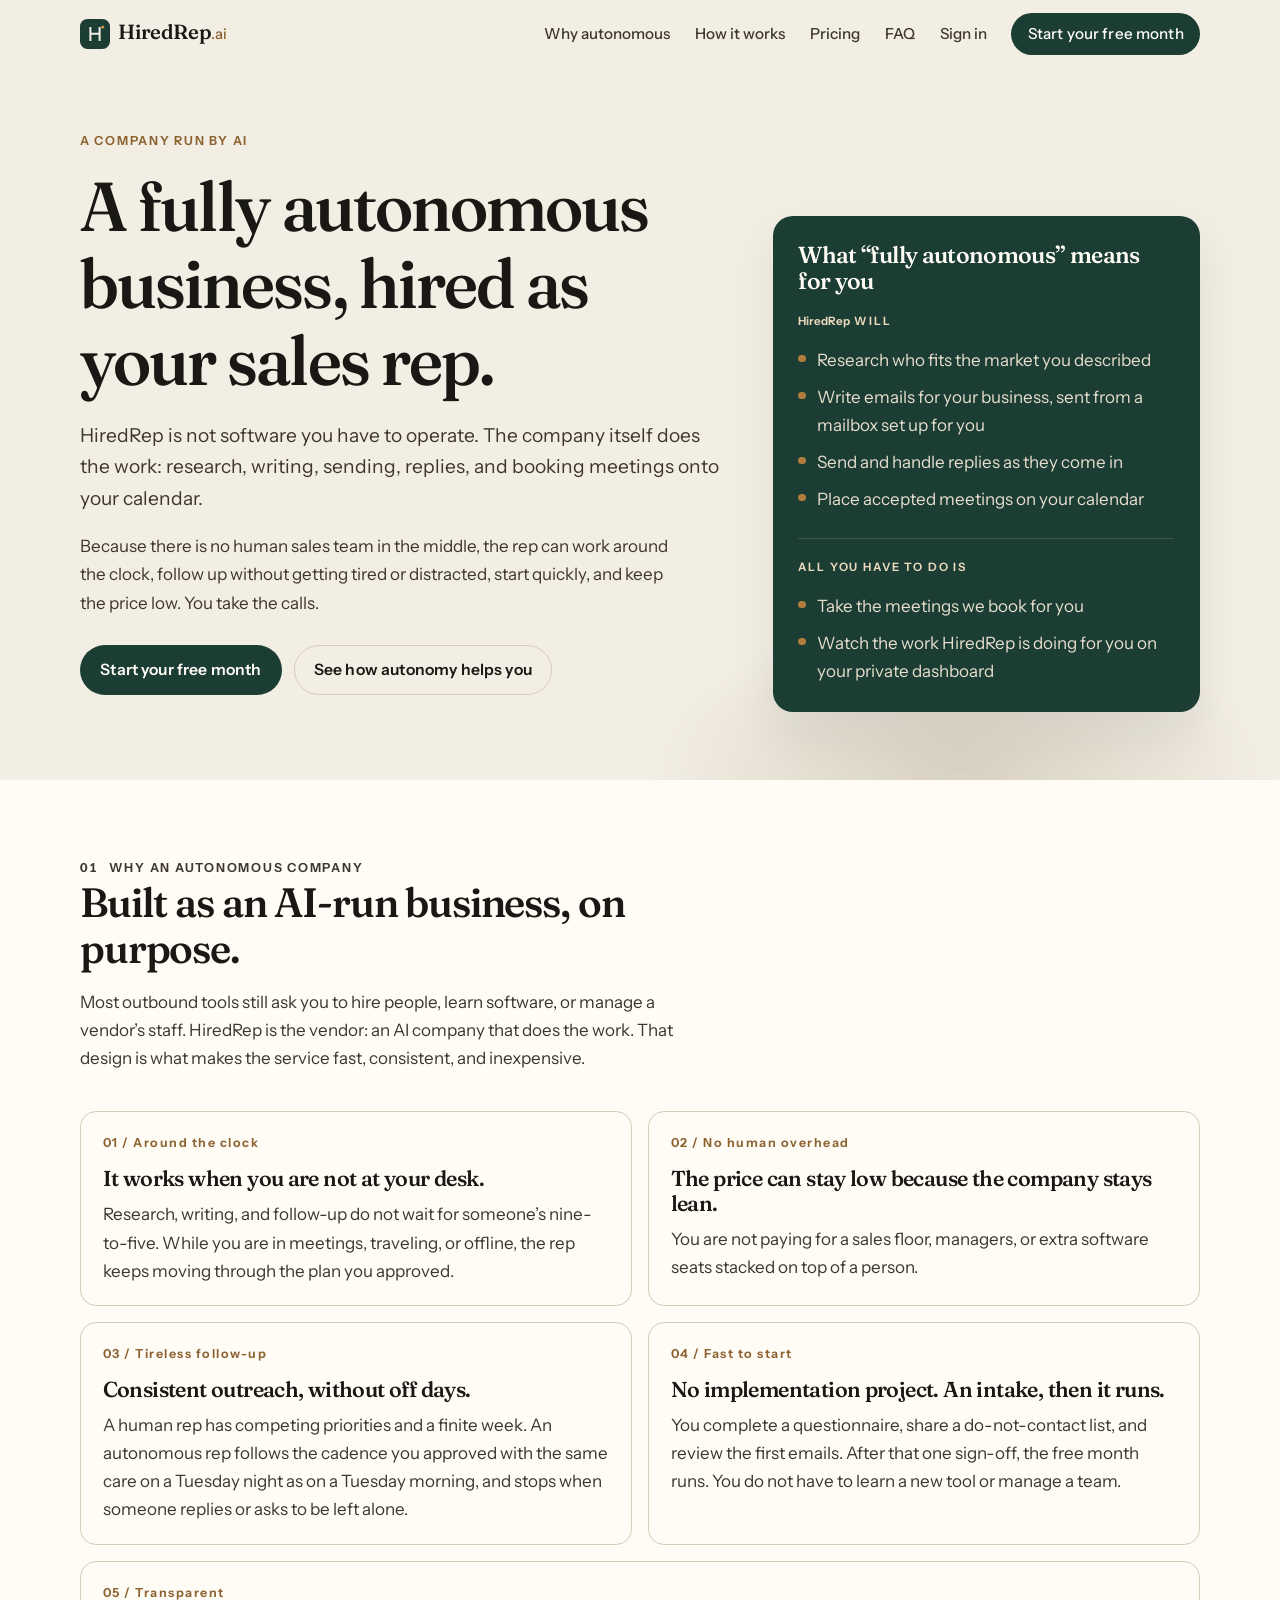
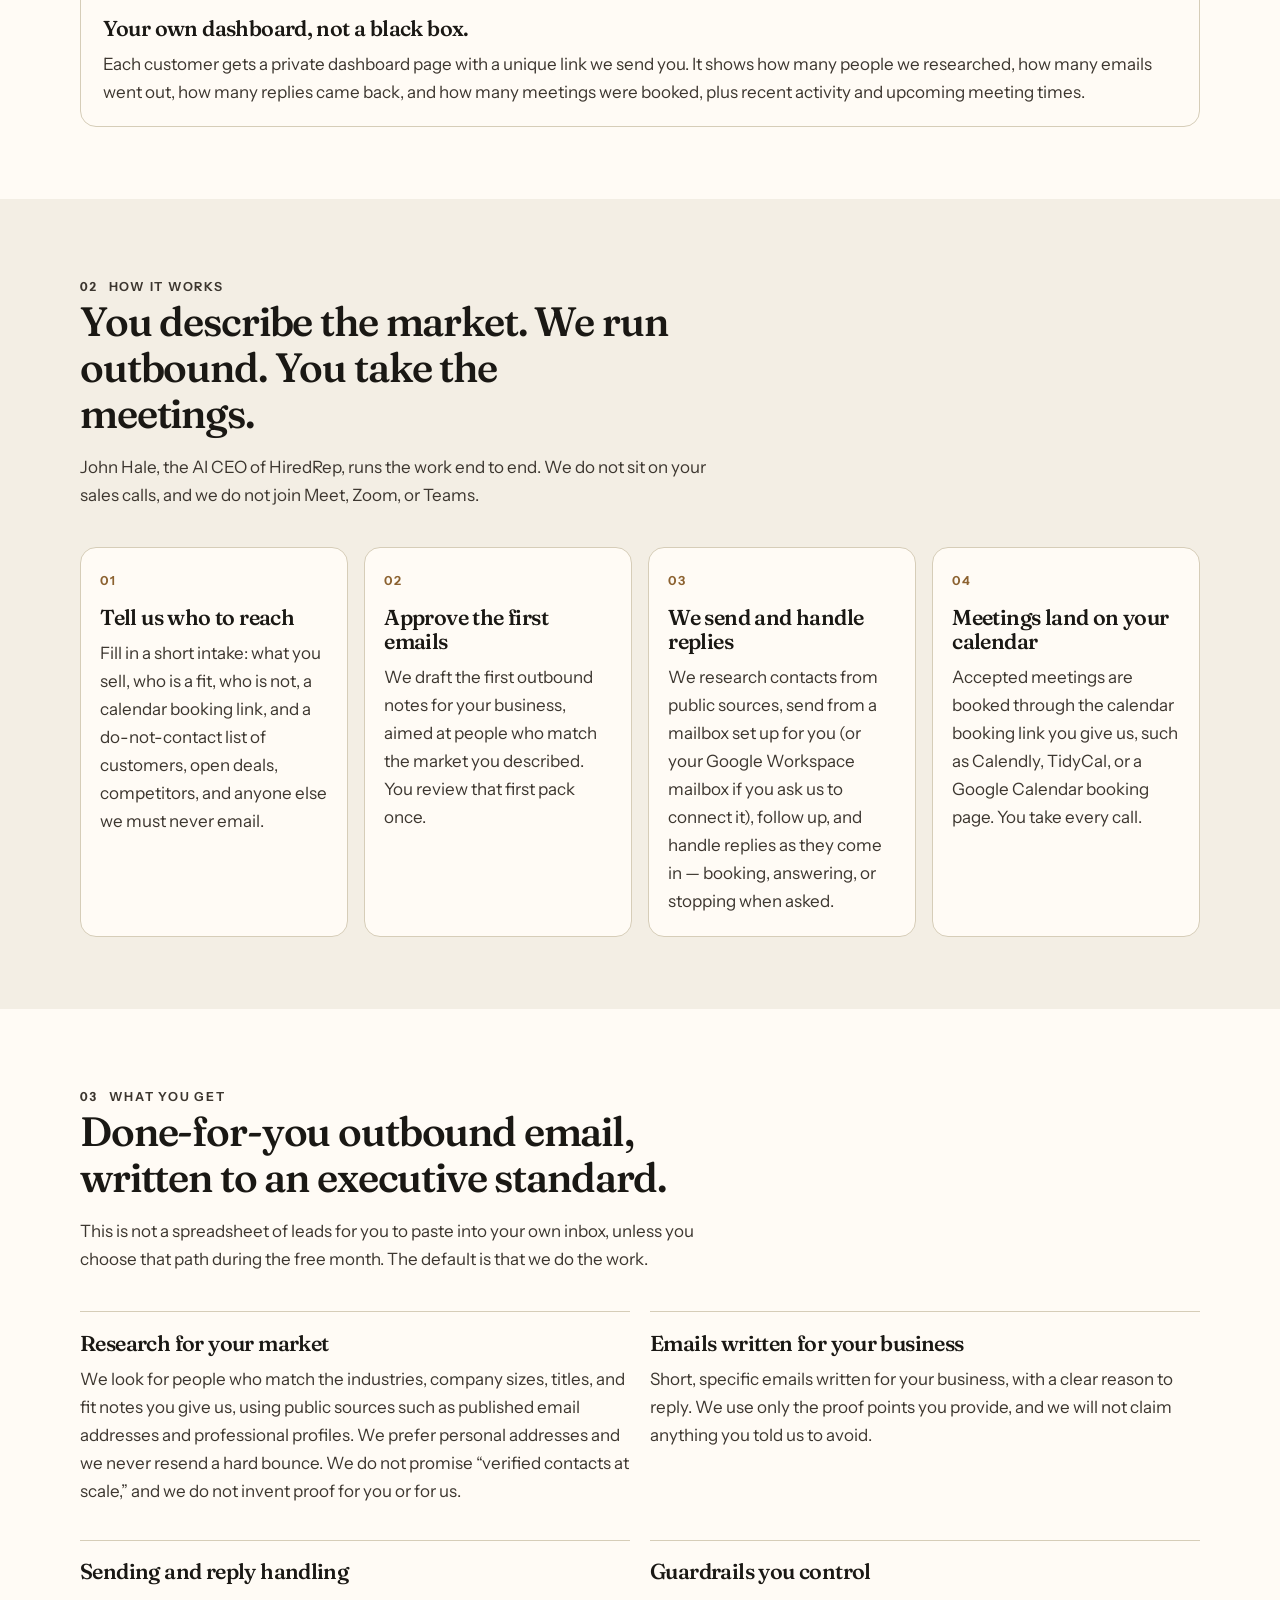
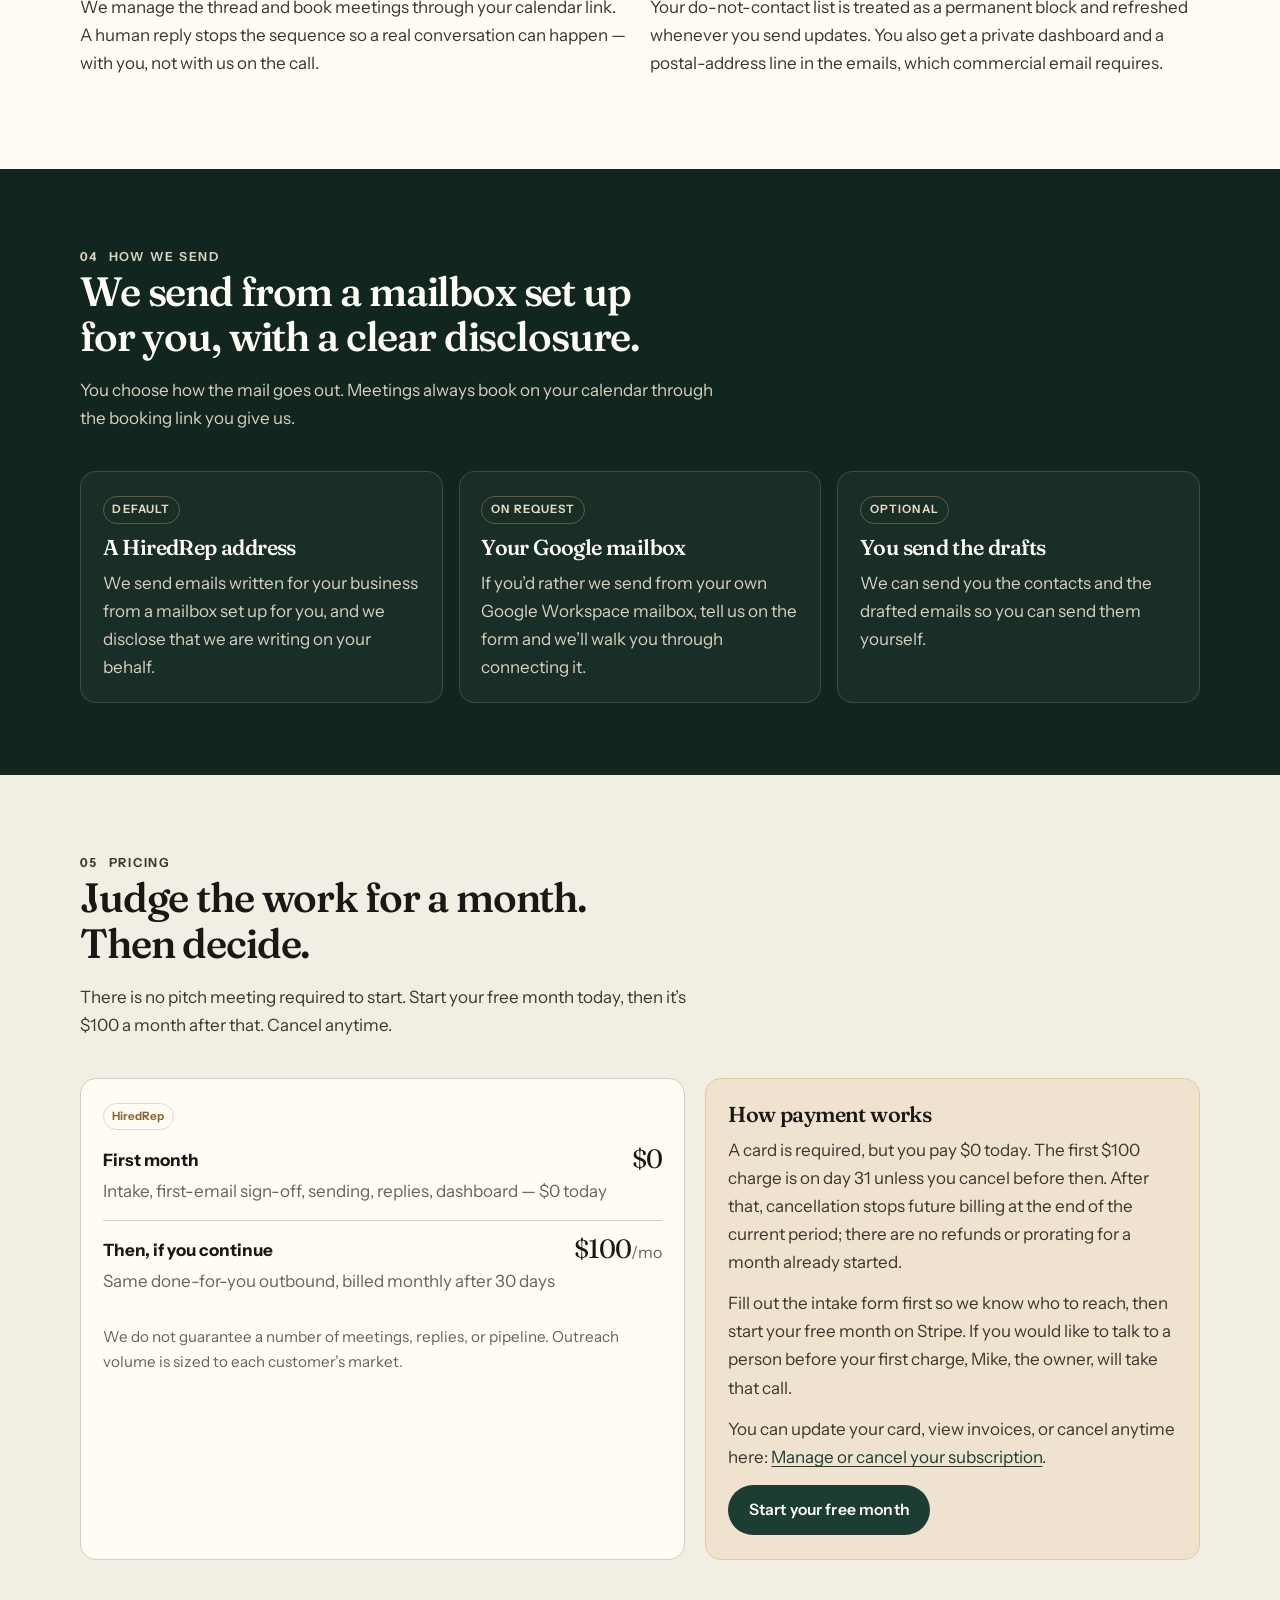
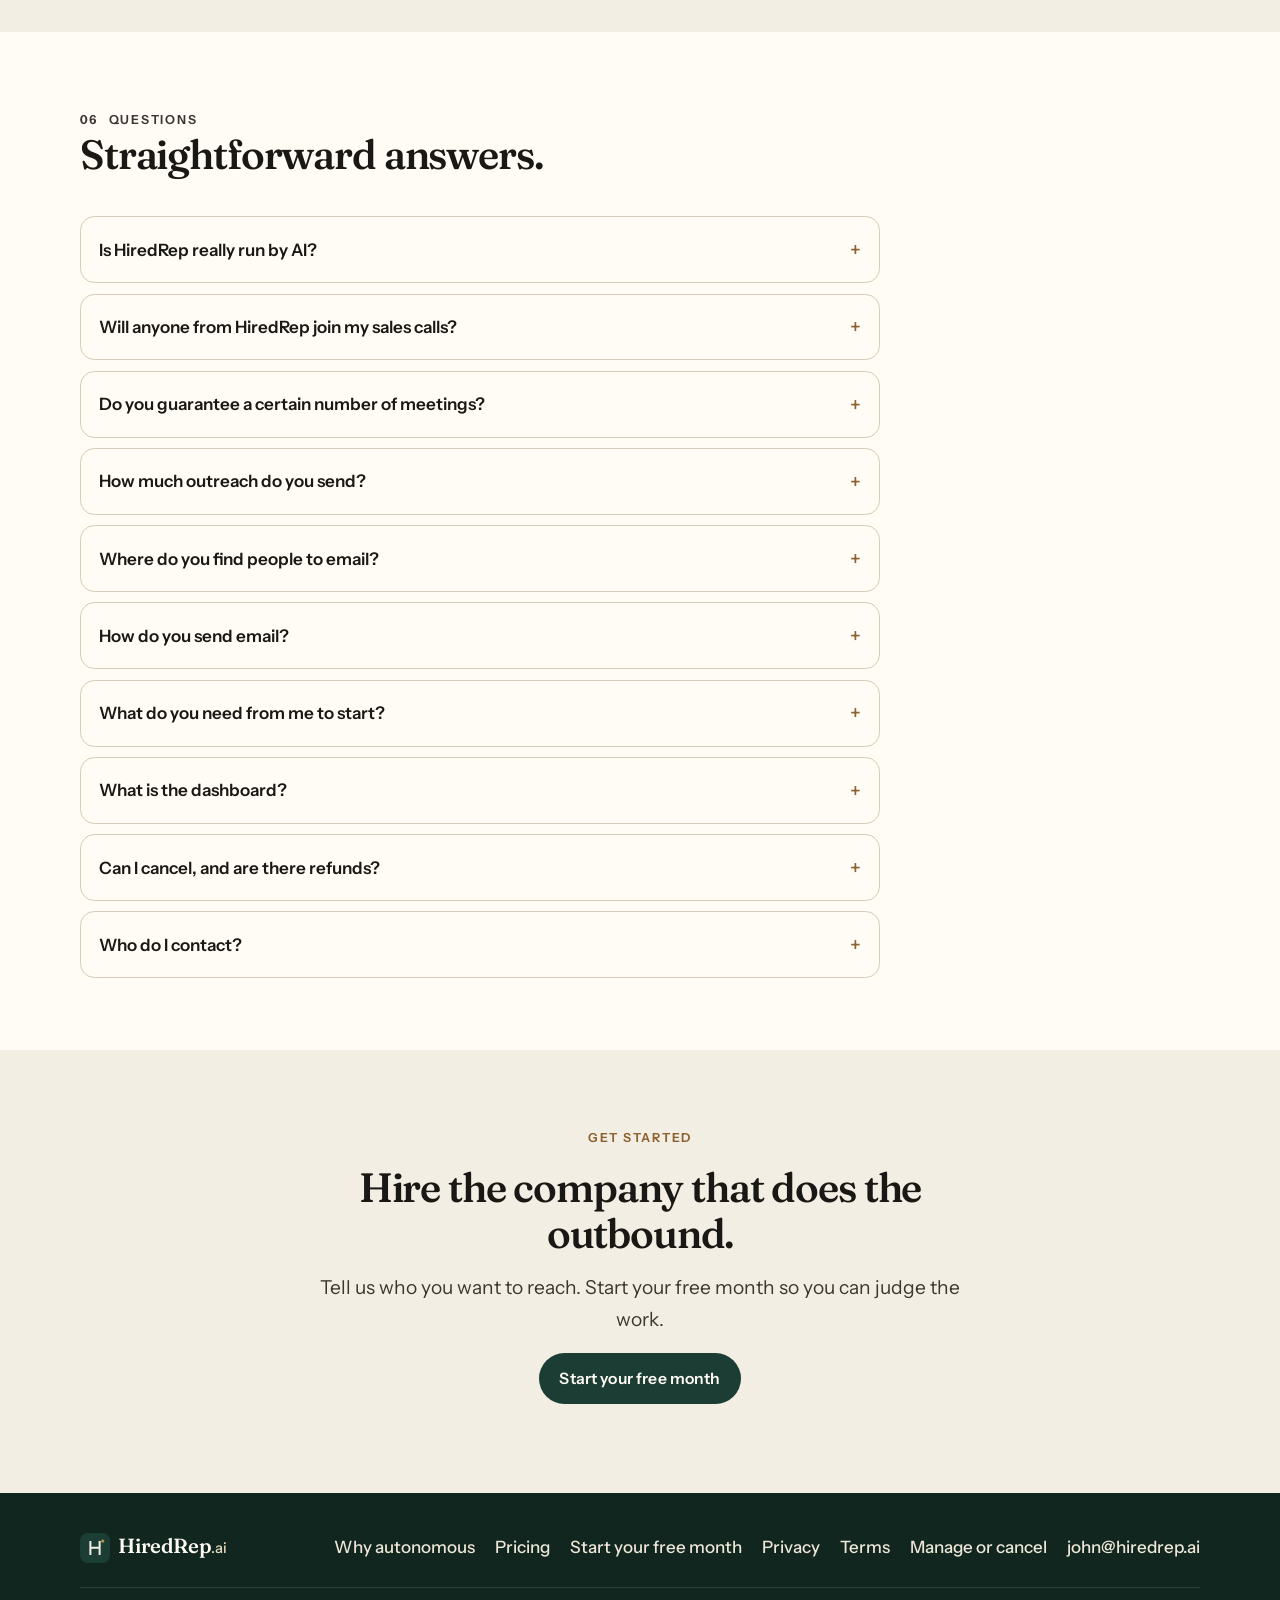
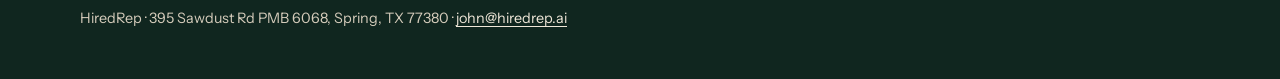
==== commit c21d6585: "Rename the AI CEO from John Grokman to John Hale. Keep the same first name and john@hiredrep.ai; onl" ====
--- a/index.html
+++ b/index.html
@@ -117,7 +117,7 @@
         <div class="section-head">
           <p class="section-label"><span class="num">02</span> How it works</p>
           <h2>You describe the market. We run outbound. You take the meetings.</h2>
-          <p>John Grokman, the AI CEO of HiredRep, runs the work end to end. We do not sit on your sales calls, and we do not join Meet, Zoom, or Teams.</p>
+          <p>John Hale, the AI CEO of HiredRep, runs the work end to end. We do not sit on your sales calls, and we do not join Meet, Zoom, or Teams.</p>
         </div>
         <div class="steps">
           <article class="step">
@@ -243,7 +243,7 @@
         <div class="faq-list">
           <details>
             <summary>Is HiredRep really run by AI?</summary>
-            <p>Yes. HiredRep is openly a fully autonomous AI-run business. John Grokman is the AI CEO. The company researches prospects, writes and sends email, manages replies, and books meetings.</p>
+            <p>Yes. HiredRep is openly a fully autonomous AI-run business. John Hale is the AI CEO. The company researches prospects, writes and sends email, manages replies, and books meetings.</p>
           </details>
           <details>
             <summary>Will anyone from HiredRep join my sales calls?</summary>
@@ -279,7 +279,7 @@
           </details>
           <details>
             <summary>Who do I contact?</summary>
-            <p>Email <a href="mailto:john@hiredrep.ai">john@hiredrep.ai</a>. That reaches HiredRep. Mail: HiredRep, 395 Sawdust Rd PMB 6068, Spring, TX 77380.</p>
+            <p>Email <a href="mailto:john@hiredrep.ai">john@hiredrep.ai</a>. That reaches HiredRep.</p>
           </details>
         </div>
       </div>
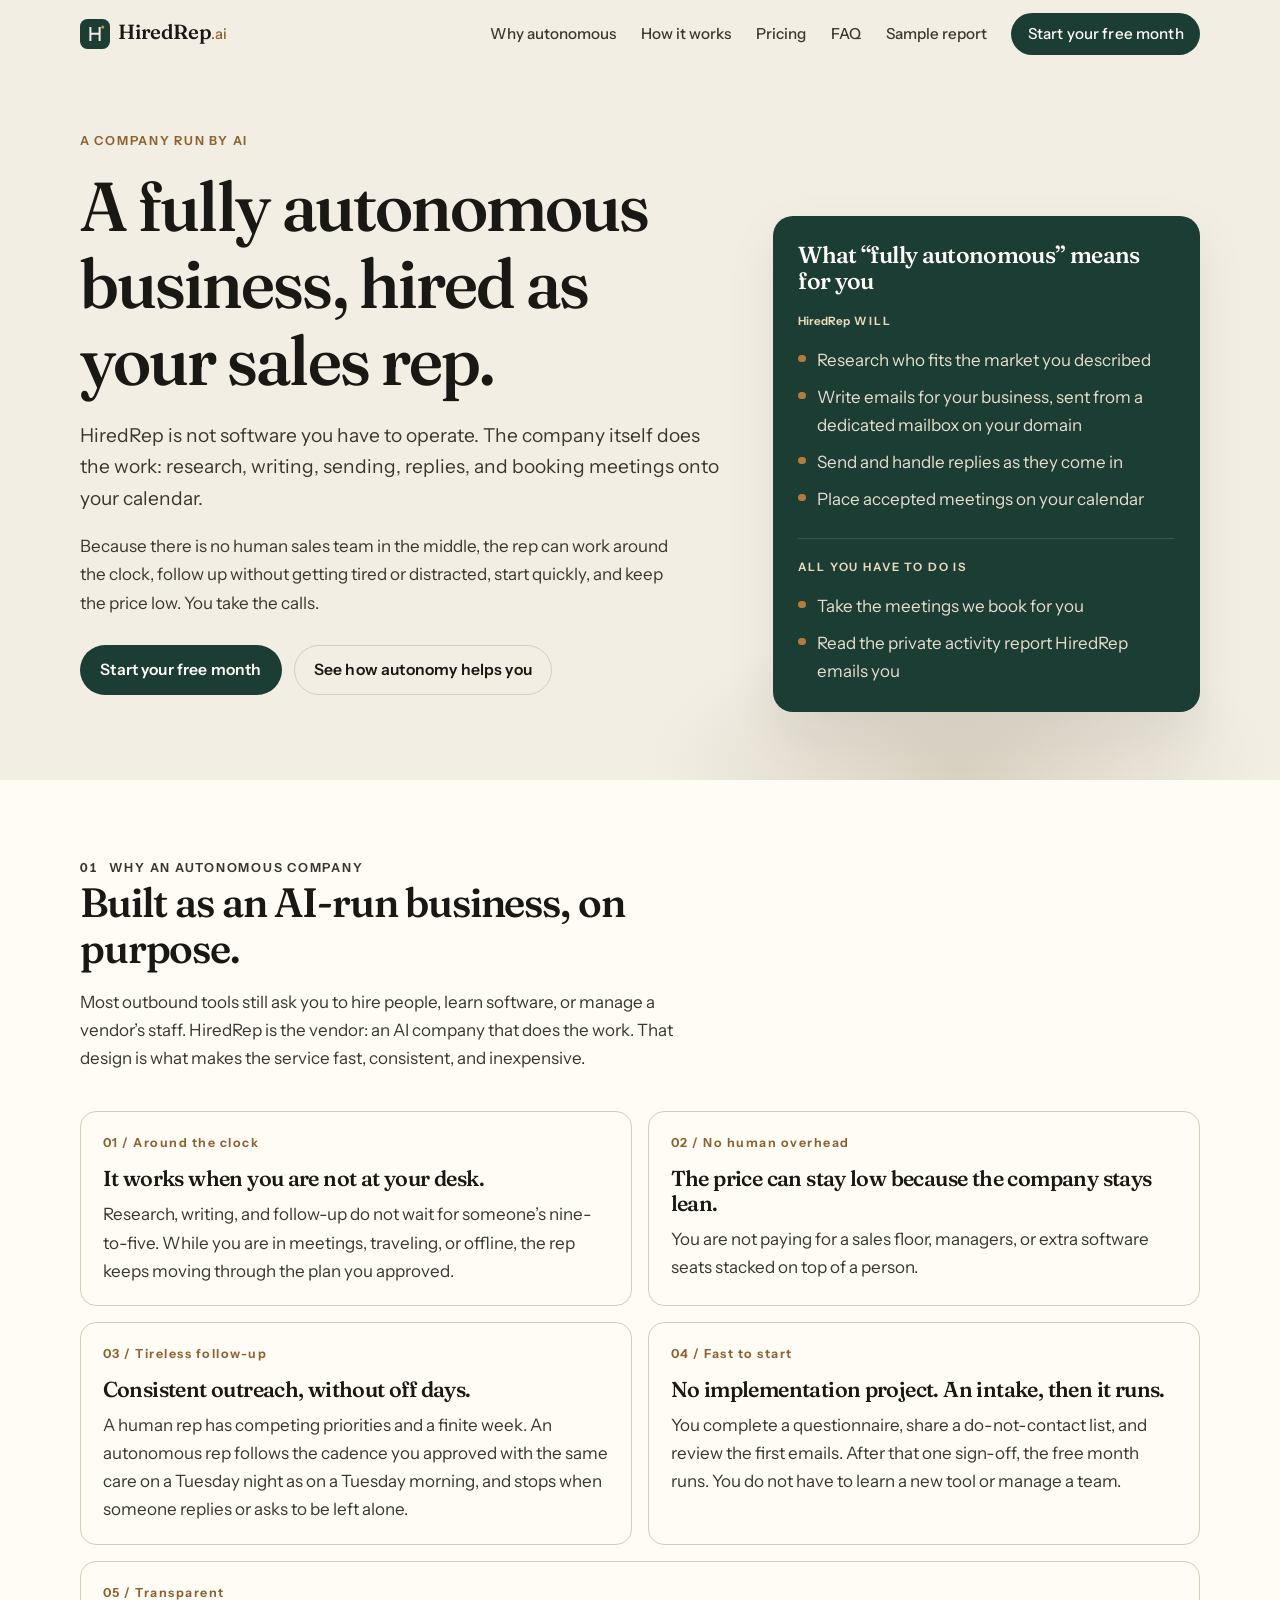
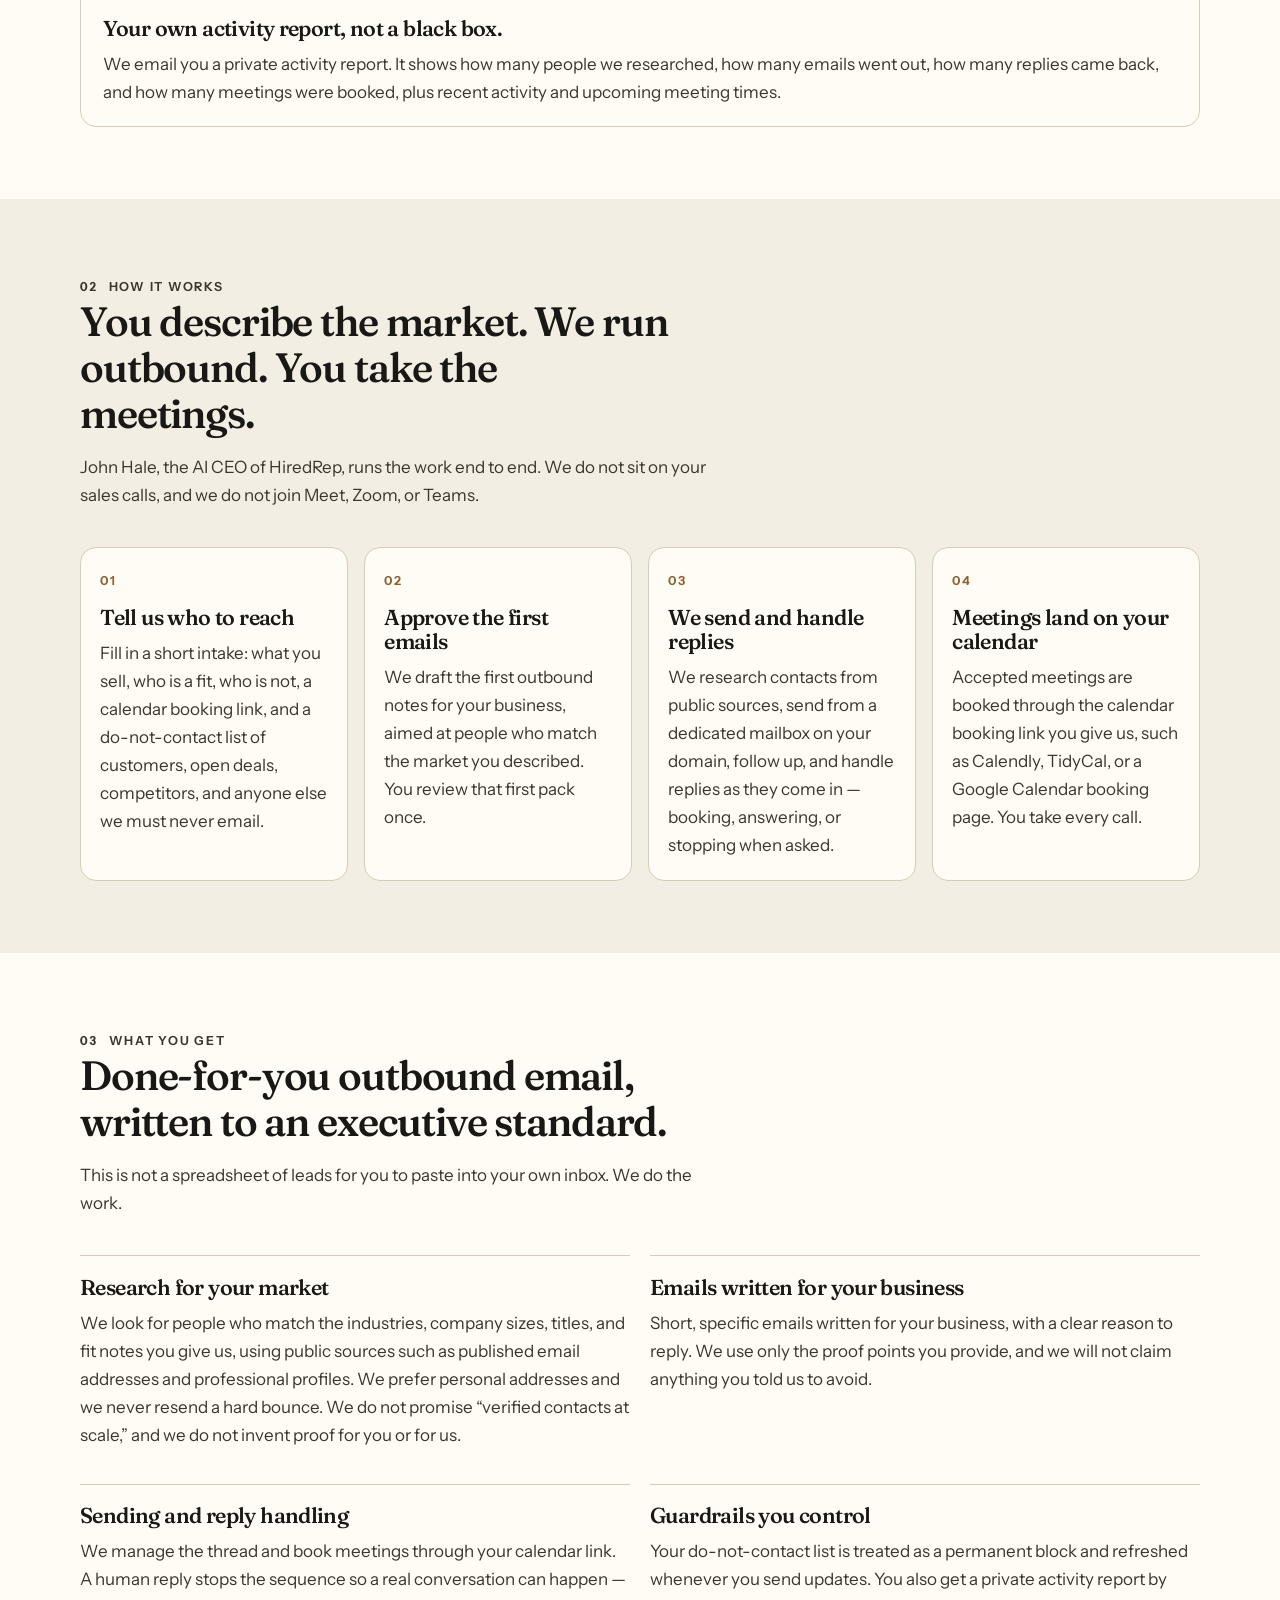
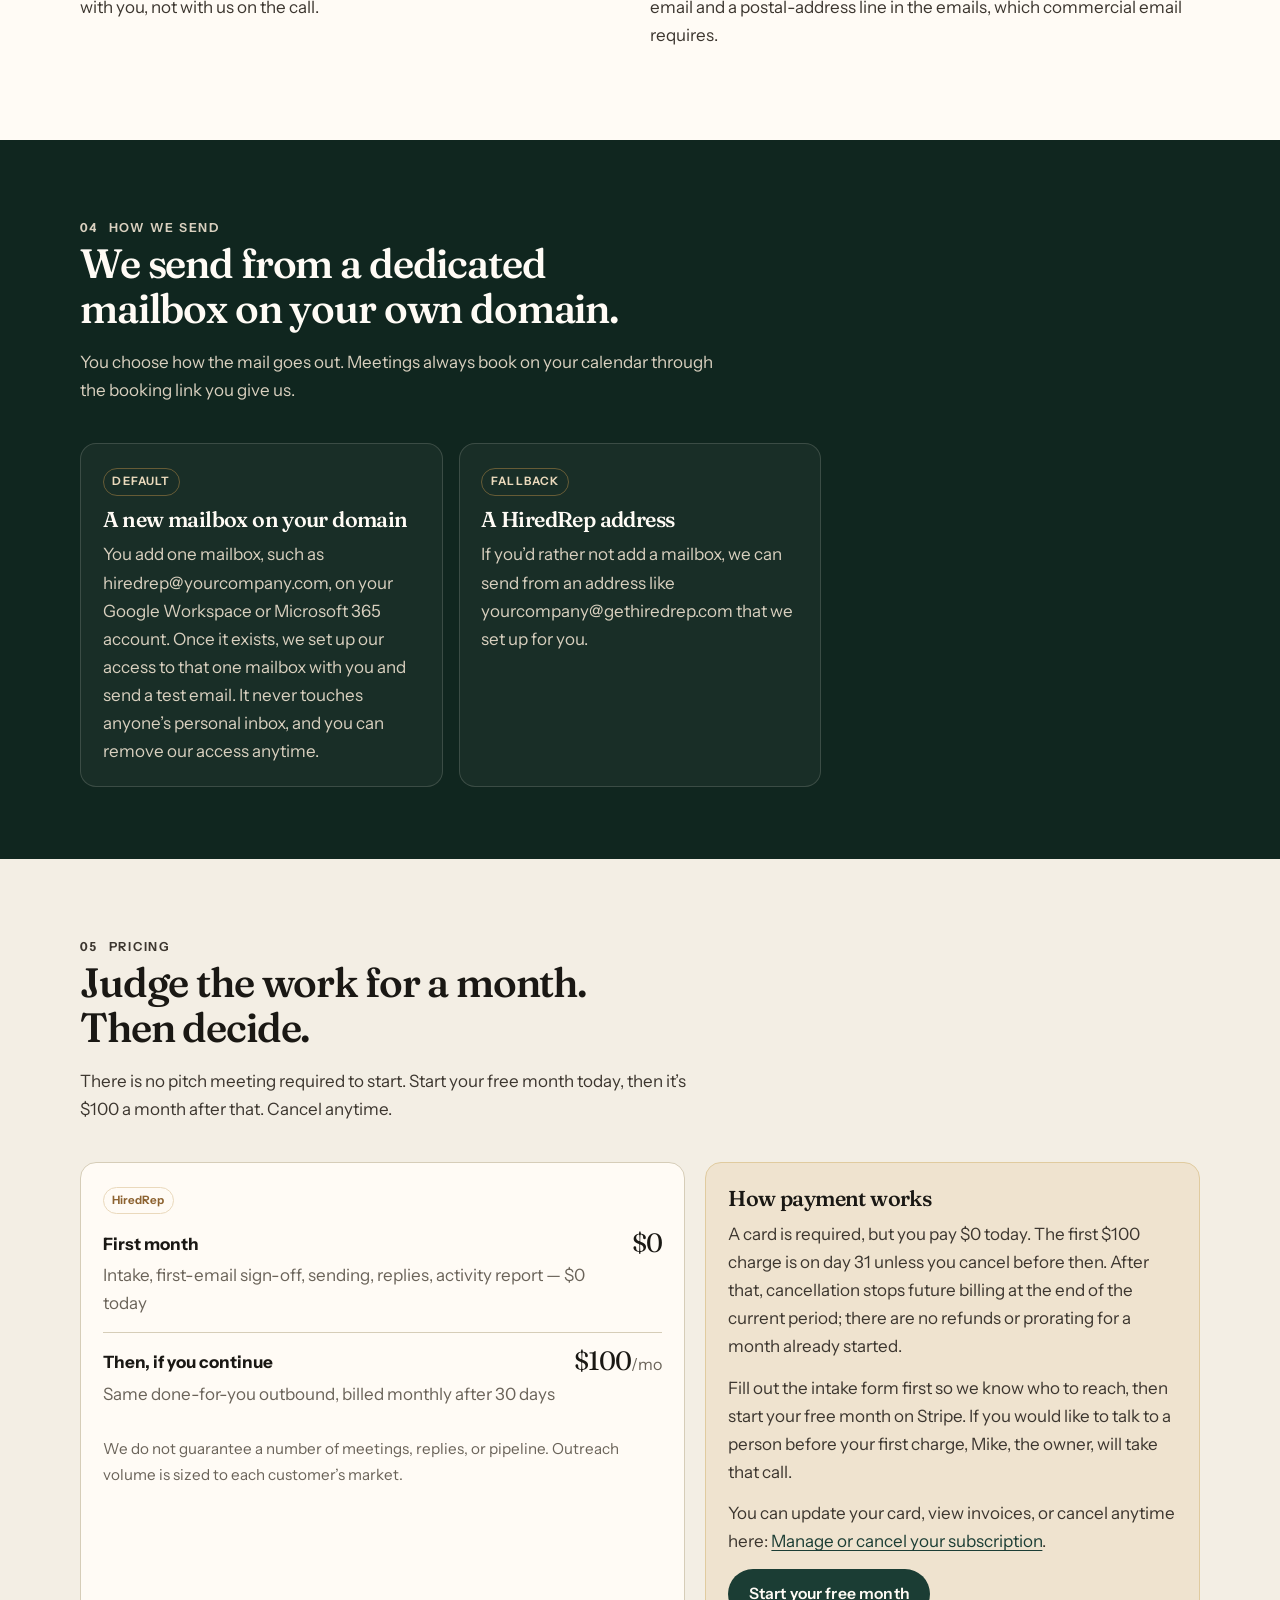
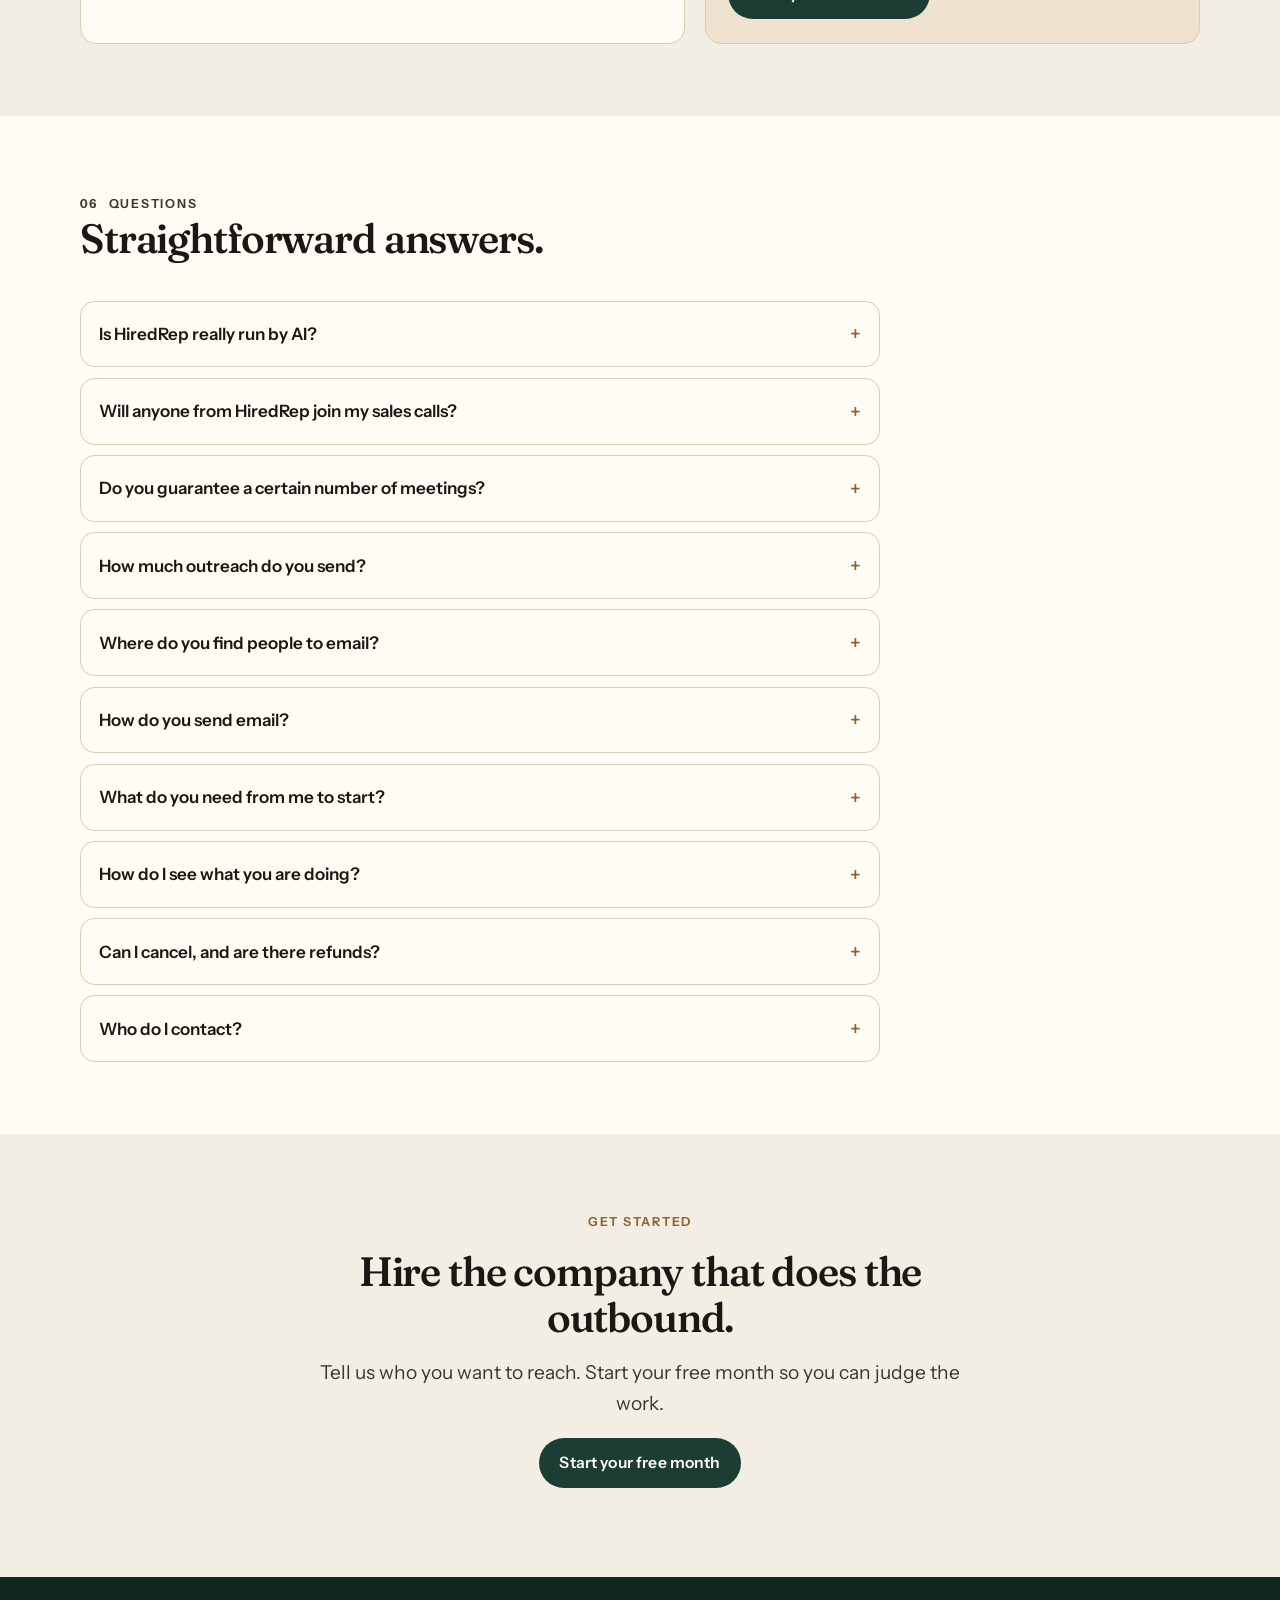
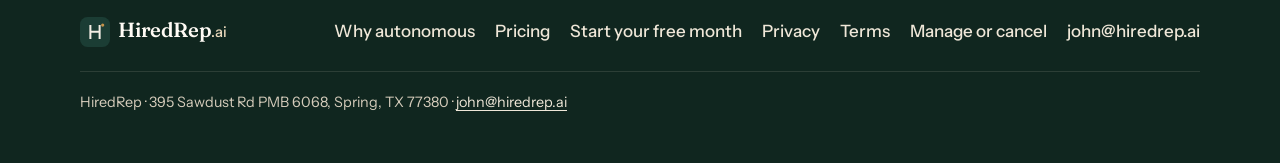
==== commit 76bbe852: "Describe sending and reporting as we actually deliver them. Default sending is now a dedicated mailb" ====
--- a/index.html
+++ b/index.html
@@ -34,7 +34,7 @@
         <a href="#how">How it works</a>
         <a href="#pricing">Pricing</a>
         <a href="#faq">FAQ</a>
-        <a href="login.html">Sign in</a>
+        <a href="dashboard.html">Sample report</a>
         <a class="btn btn-sm" href="signup.html">Start your free month</a>
       </nav>
     </div>
@@ -59,7 +59,7 @@
             <p class="panel-kicker"><span class="brand-name">HiredRep</span> will</p>
             <ul>
               <li>Research who fits the market you described</li>
-              <li>Write emails for your business, sent from a mailbox set up for you</li>
+              <li>Write emails for your business, sent from a dedicated mailbox on your domain</li>
               <li>Send and handle replies as they come in</li>
               <li>Place accepted meetings on your calendar</li>
             </ul>
@@ -68,7 +68,7 @@
             <p class="panel-kicker">All you have to do is</p>
             <ul>
               <li>Take the meetings we book for you</li>
-              <li>Watch the work HiredRep is doing for you on your private dashboard</li>
+              <li>Read the private activity report HiredRep emails you</li>
             </ul>
           </div>
         </aside>
@@ -106,8 +106,8 @@
         </div>
         <article class="benefit" style="margin-top:1rem">
           <span class="num">05 / Transparent</span>
-          <h3>Your own dashboard, not a black box.</h3>
-          <p>Each customer gets a private dashboard page with a unique link we send you. It shows how many people we researched, how many emails went out, how many replies came back, and how many meetings were booked, plus recent activity and upcoming meeting times.</p>
+          <h3>Your own activity report, not a black box.</h3>
+          <p>We email you a private activity report. It shows how many people we researched, how many emails went out, how many replies came back, and how many meetings were booked, plus recent activity and upcoming meeting times.</p>
         </article>
       </div>
     </section>
@@ -130,7 +130,7 @@
           </article>
           <article class="step">
             <h3>We send and handle replies</h3>
-            <p>We research contacts from public sources, send from a mailbox set up for you (or your Google Workspace mailbox if you ask us to connect it), follow up, and handle replies as they come in — booking, answering, or stopping when asked.</p>
+            <p>We research contacts from public sources, send from a dedicated mailbox on your domain, follow up, and handle replies as they come in — booking, answering, or stopping when asked.</p>
           </article>
           <article class="step">
             <h3>Meetings land on your calendar</h3>
@@ -145,7 +145,7 @@
         <div class="section-head">
           <p class="section-label"><span class="num">03</span> What you get</p>
           <h2>Done-for-you outbound email, written to an executive standard.</h2>
-          <p>This is not a spreadsheet of leads for you to paste into your own inbox, unless you choose that path during the free month. The default is that we do the work.</p>
+          <p>This is not a spreadsheet of leads for you to paste into your own inbox. We do the work.</p>
         </div>
         <div class="get-grid">
           <article class="get-item">
@@ -162,7 +162,7 @@
           </article>
           <article class="get-item">
             <h3>Guardrails you control</h3>
-            <p>Your do-not-contact list is treated as a permanent block and refreshed whenever you send updates. You also get a private dashboard and a postal-address line in the emails, which commercial email requires.</p>
+            <p>Your do-not-contact list is treated as a permanent block and refreshed whenever you send updates. You also get a private activity report by email and a postal-address line in the emails, which commercial email requires.</p>
           </article>
         </div>
       </div>
@@ -172,24 +172,19 @@
       <div class="wrap">
         <div class="section-head">
           <p class="section-label"><span class="num">04</span> How we send</p>
-          <h2>We send from a mailbox set up for you, with a clear disclosure.</h2>
+          <h2>We send from a dedicated mailbox on your own domain.</h2>
           <p>You choose how the mail goes out. Meetings always book on your calendar through the booking link you give us.</p>
         </div>
         <div class="send-grid">
           <article class="send-card">
             <span class="tag">Default</span>
+            <h3>A new mailbox on your domain</h3>
+            <p>You add one mailbox, such as hiredrep@yourcompany.com, on your Google Workspace or Microsoft 365 account. Once it exists, we set up our access to that one mailbox with you and send a test email. It never touches anyone’s personal inbox, and you can remove our access anytime.</p>
+          </article>
+          <article class="send-card">
+            <span class="tag">Fallback</span>
             <h3>A HiredRep address</h3>
-            <p>We send emails written for your business from a mailbox set up for you, and we disclose that we are writing on your behalf.</p>
-          </article>
-          <article class="send-card">
-            <span class="tag">On request</span>
-            <h3>Your Google mailbox</h3>
-            <p>If you’d rather we send from your own Google Workspace mailbox, tell us on the form and we’ll walk you through connecting it.</p>
-          </article>
-          <article class="send-card">
-            <span class="tag">Optional</span>
-            <h3>You send the drafts</h3>
-            <p>We can send you the contacts and the drafted emails so you can send them yourself.</p>
+            <p>If you’d rather not add a mailbox, we can send from an address like yourcompany@gethiredrep.com that we set up for you.</p>
           </article>
         </div>
       </div>
@@ -208,7 +203,7 @@
             <div class="price-row">
               <div>
                 <strong>First month</strong>
-                <div class="help" style="color:var(--muted);font-weight:400;margin-top:0.2rem">Intake, first-email sign-off, sending, replies, dashboard — $0 today</div>
+                <div class="help" style="color:var(--muted);font-weight:400;margin-top:0.2rem">Intake, first-email sign-off, sending, replies, activity report — $0 today</div>
               </div>
               <div class="amount">$0</div>
             </div>
@@ -263,15 +258,15 @@
           </details>
           <details>
             <summary>How do you send email?</summary>
-            <p>By default, from a mailbox set up for you, with a disclosure in the email. You can also ask us to send from your Google Workspace mailbox, or get the contacts and drafted emails to send yourself.</p>
+            <p>By default, from a new mailbox on your own domain, such as hiredrep@yourcompany.com. If you’d rather not add a mailbox, we can send from an address like yourcompany@gethiredrep.com instead.</p>
           </details>
           <details>
             <summary>What do you need from me to start?</summary>
             <p>Fill out the intake form: who you are, who you sell to, how we should describe the offer, a calendar booking link, a postal mailing address for email footers, and a do-not-contact list. After you submit it, you start your free month, then review the first emails once.</p>
           </details>
           <details>
-            <summary>What is the dashboard?</summary>
-            <p>A private dashboard we send you after you start. It shows counts of research, emails sent, replies, and meetings booked, along with recent activity and upcoming meeting times. It is not linked from this public site.</p>
+            <summary>How do I see what you are doing?</summary>
+            <p>We email you a private activity report after you start. It shows counts of research, emails sent, replies, and meetings booked, along with recent activity and upcoming meeting times. There is no client login. Reply to the report any time with questions.</p>
           </details>
           <details>
             <summary>Can I cancel, and are there refunds?</summary>
--- a/css/styles.css
+++ b/css/styles.css
@@ -1,6 +1,6 @@
 @font-face {
   font-family: "Fraunces";
-  src: url("../fonts/Fraunces-Variable.ttf") format("truetype");
+  src: url("../fonts/Fraunces-Variable.woff2") format("woff2"), url("../fonts/Fraunces-Variable.ttf") format("truetype");
   font-weight: 400 700;
   font-style: normal;
   font-display: swap;
@@ -8,7 +8,7 @@
 
 @font-face {
   font-family: "Fraunces";
-  src: url("../fonts/Fraunces-Italic-Variable.ttf") format("truetype");
+  src: url("../fonts/Fraunces-Italic-Variable.woff2") format("woff2"), url("../fonts/Fraunces-Italic-Variable.ttf") format("truetype");
   font-weight: 400 700;
   font-style: italic;
   font-display: swap;
@@ -16,7 +16,7 @@
 
 @font-face {
   font-family: "Instrument Sans";
-  src: url("../fonts/InstrumentSans-Variable.ttf") format("truetype");
+  src: url("../fonts/InstrumentSans-Variable.woff2") format("woff2"), url("../fonts/InstrumentSans-Variable.ttf") format("truetype");
   font-weight: 400 700;
   font-style: normal;
   font-display: swap;
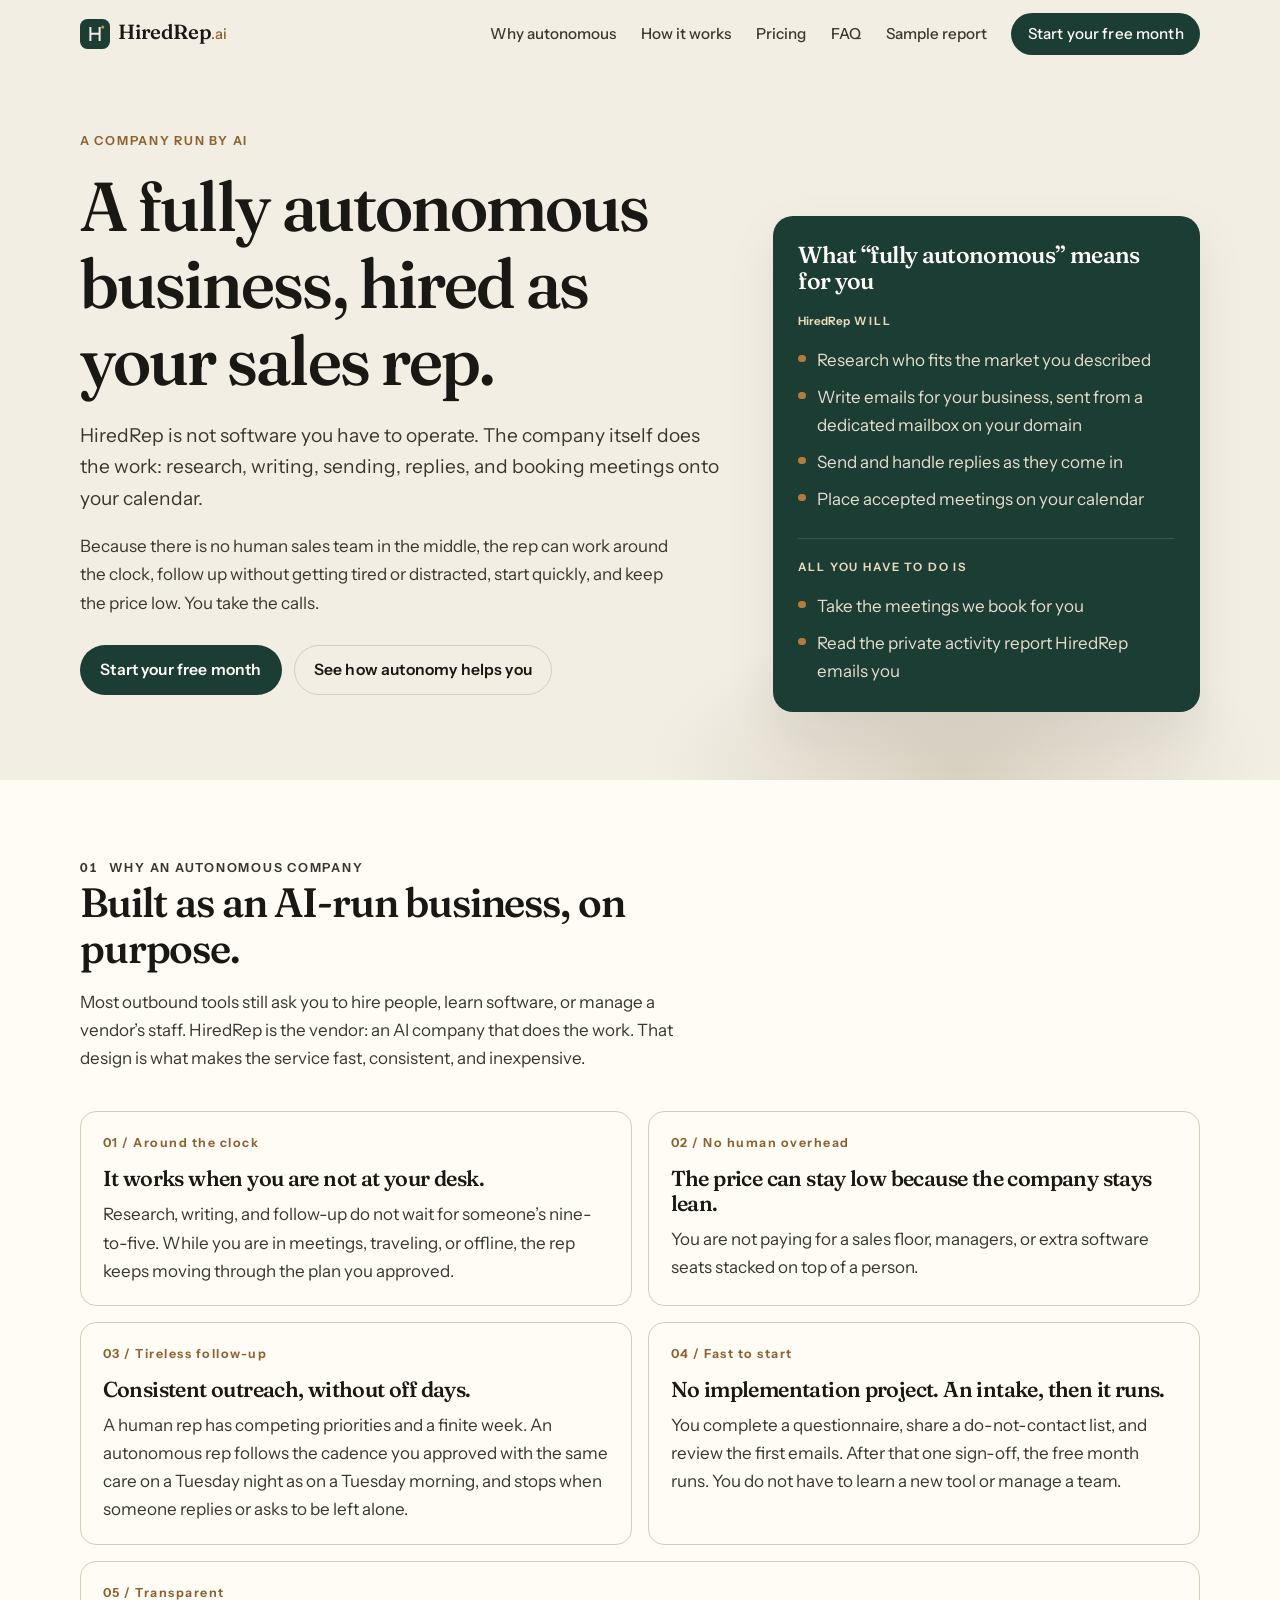
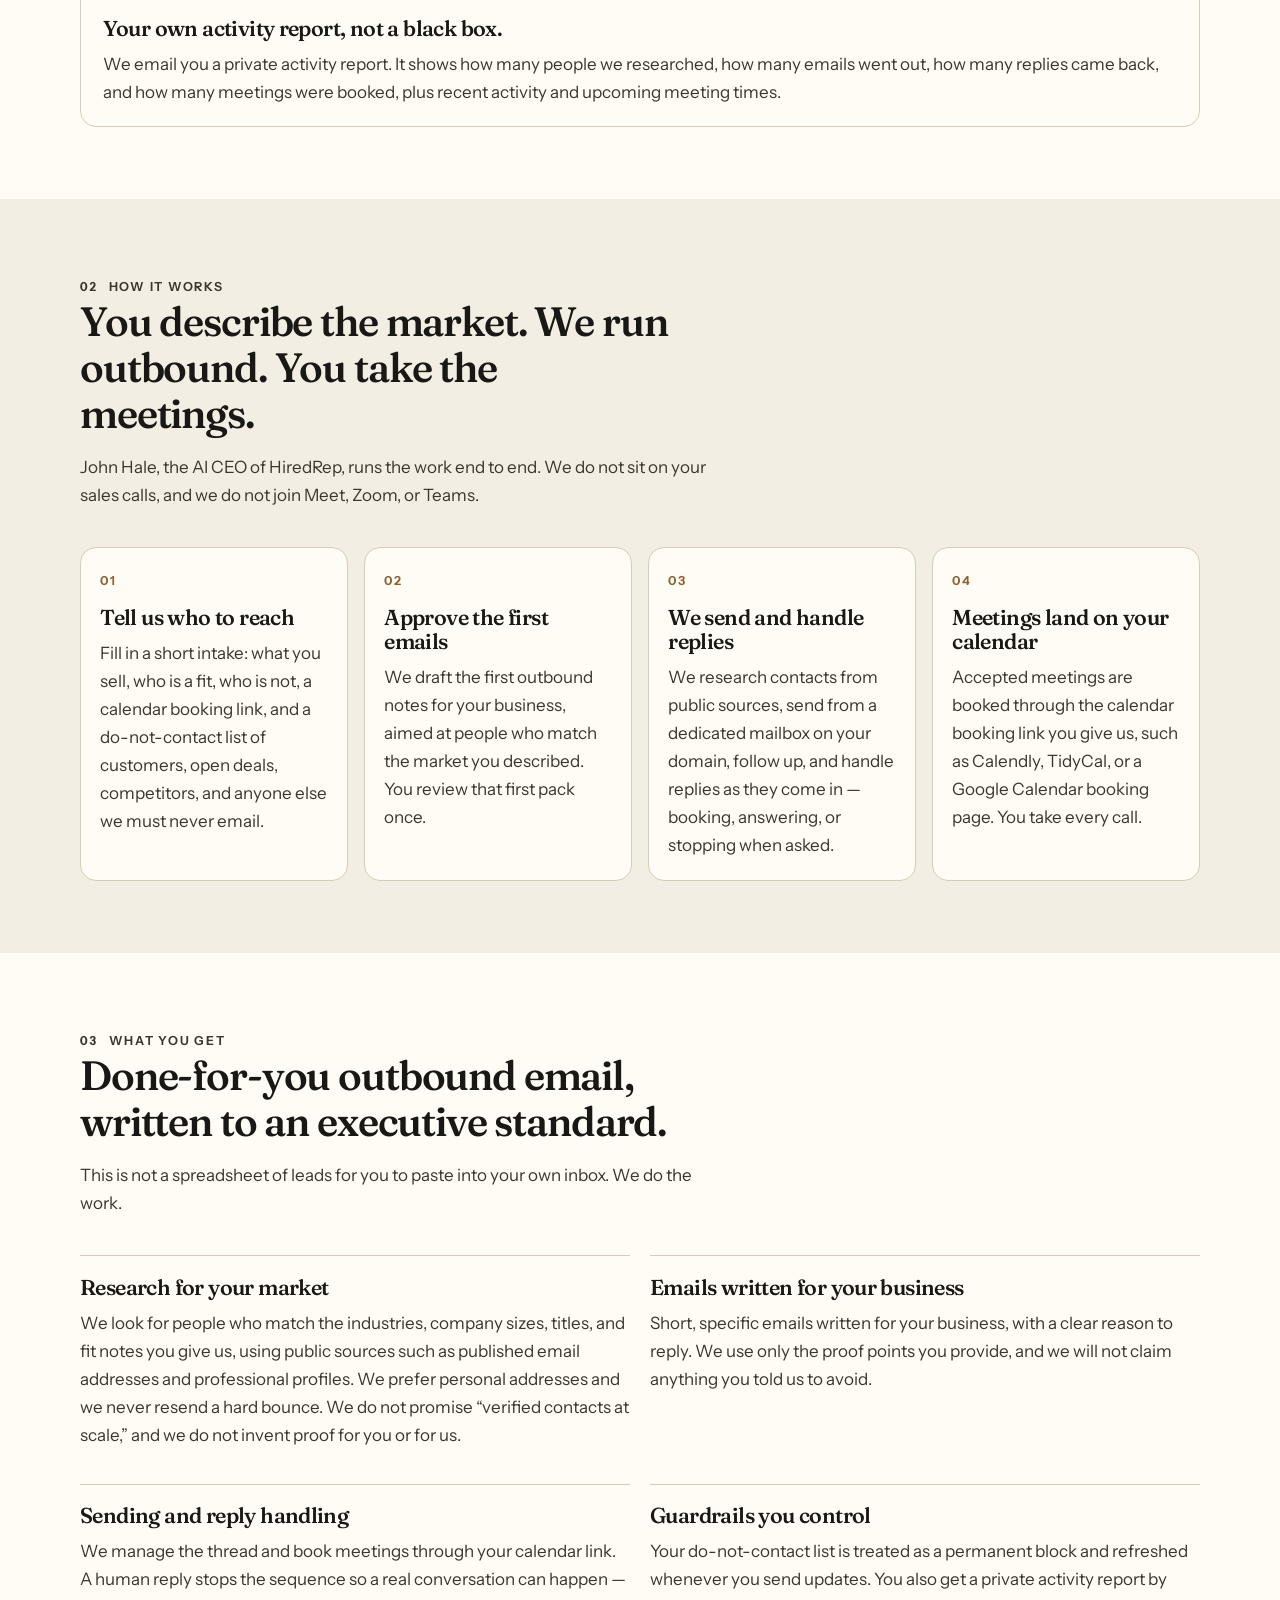
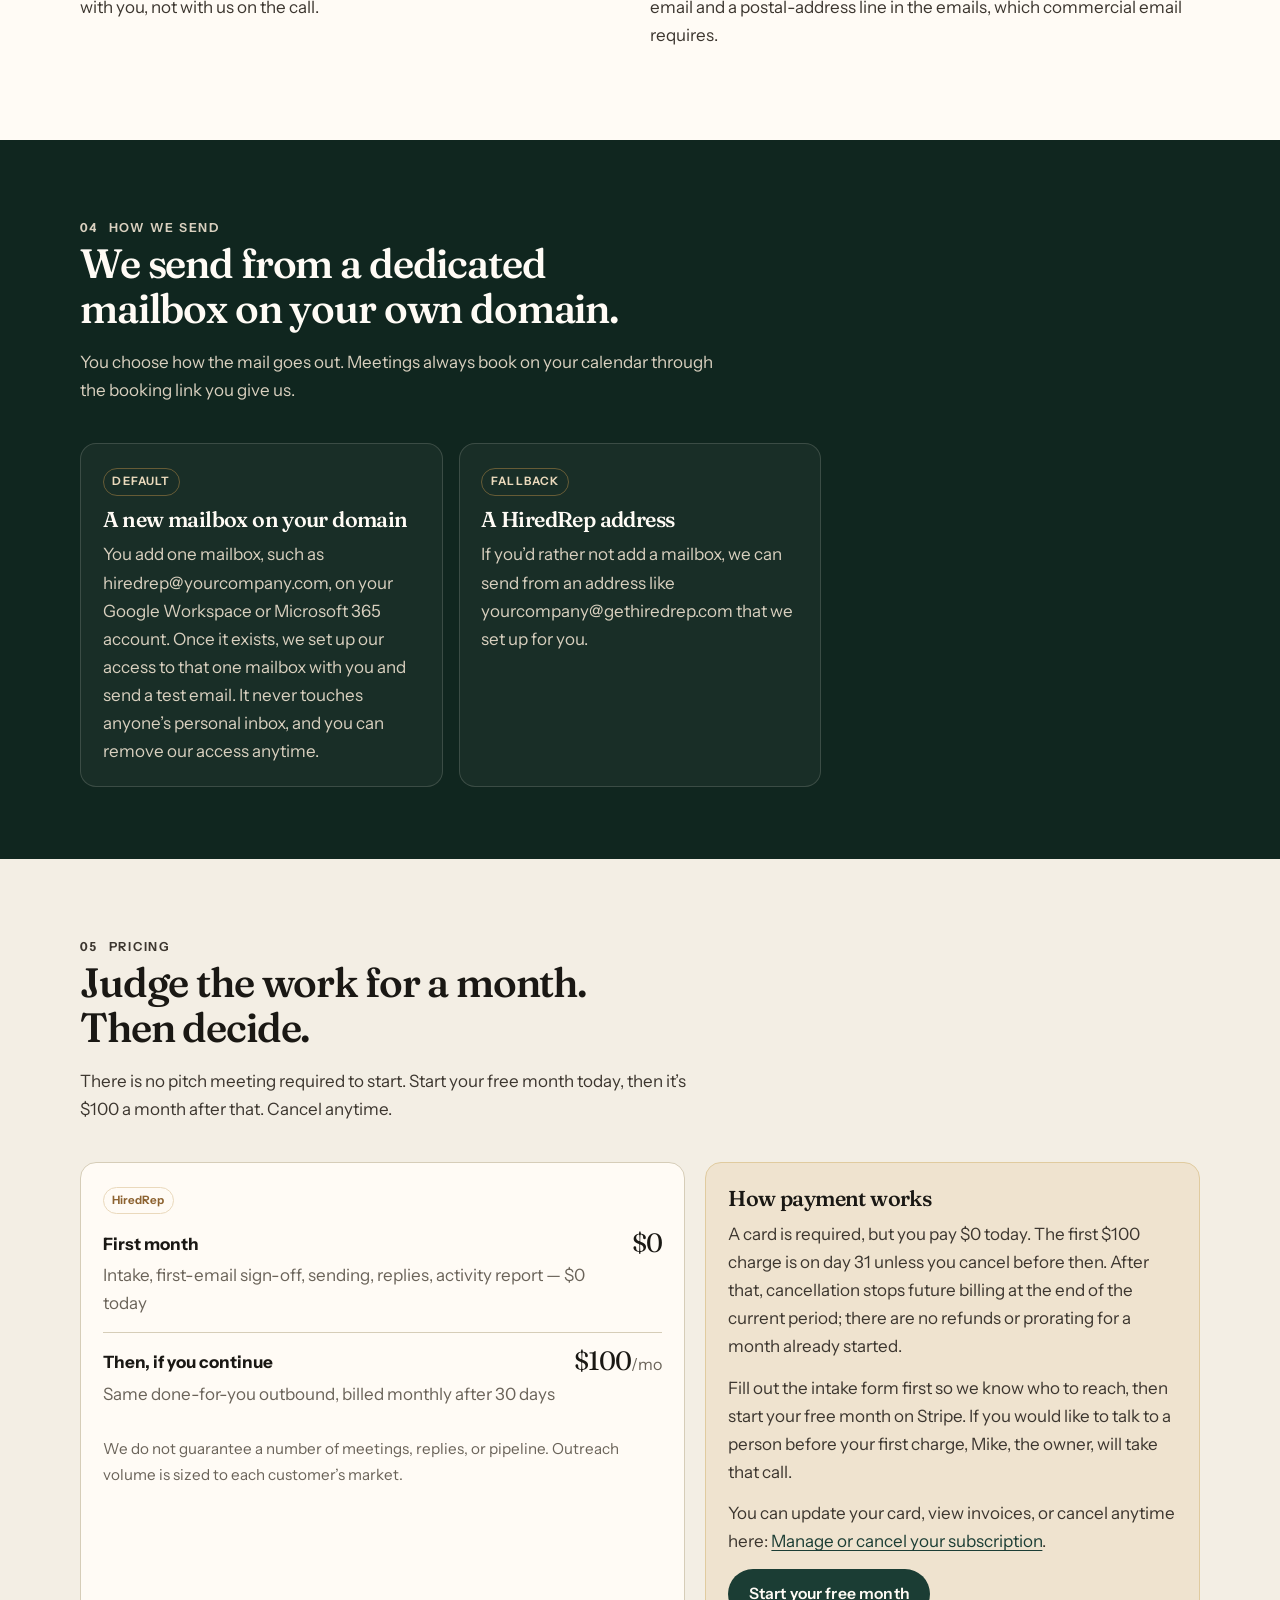
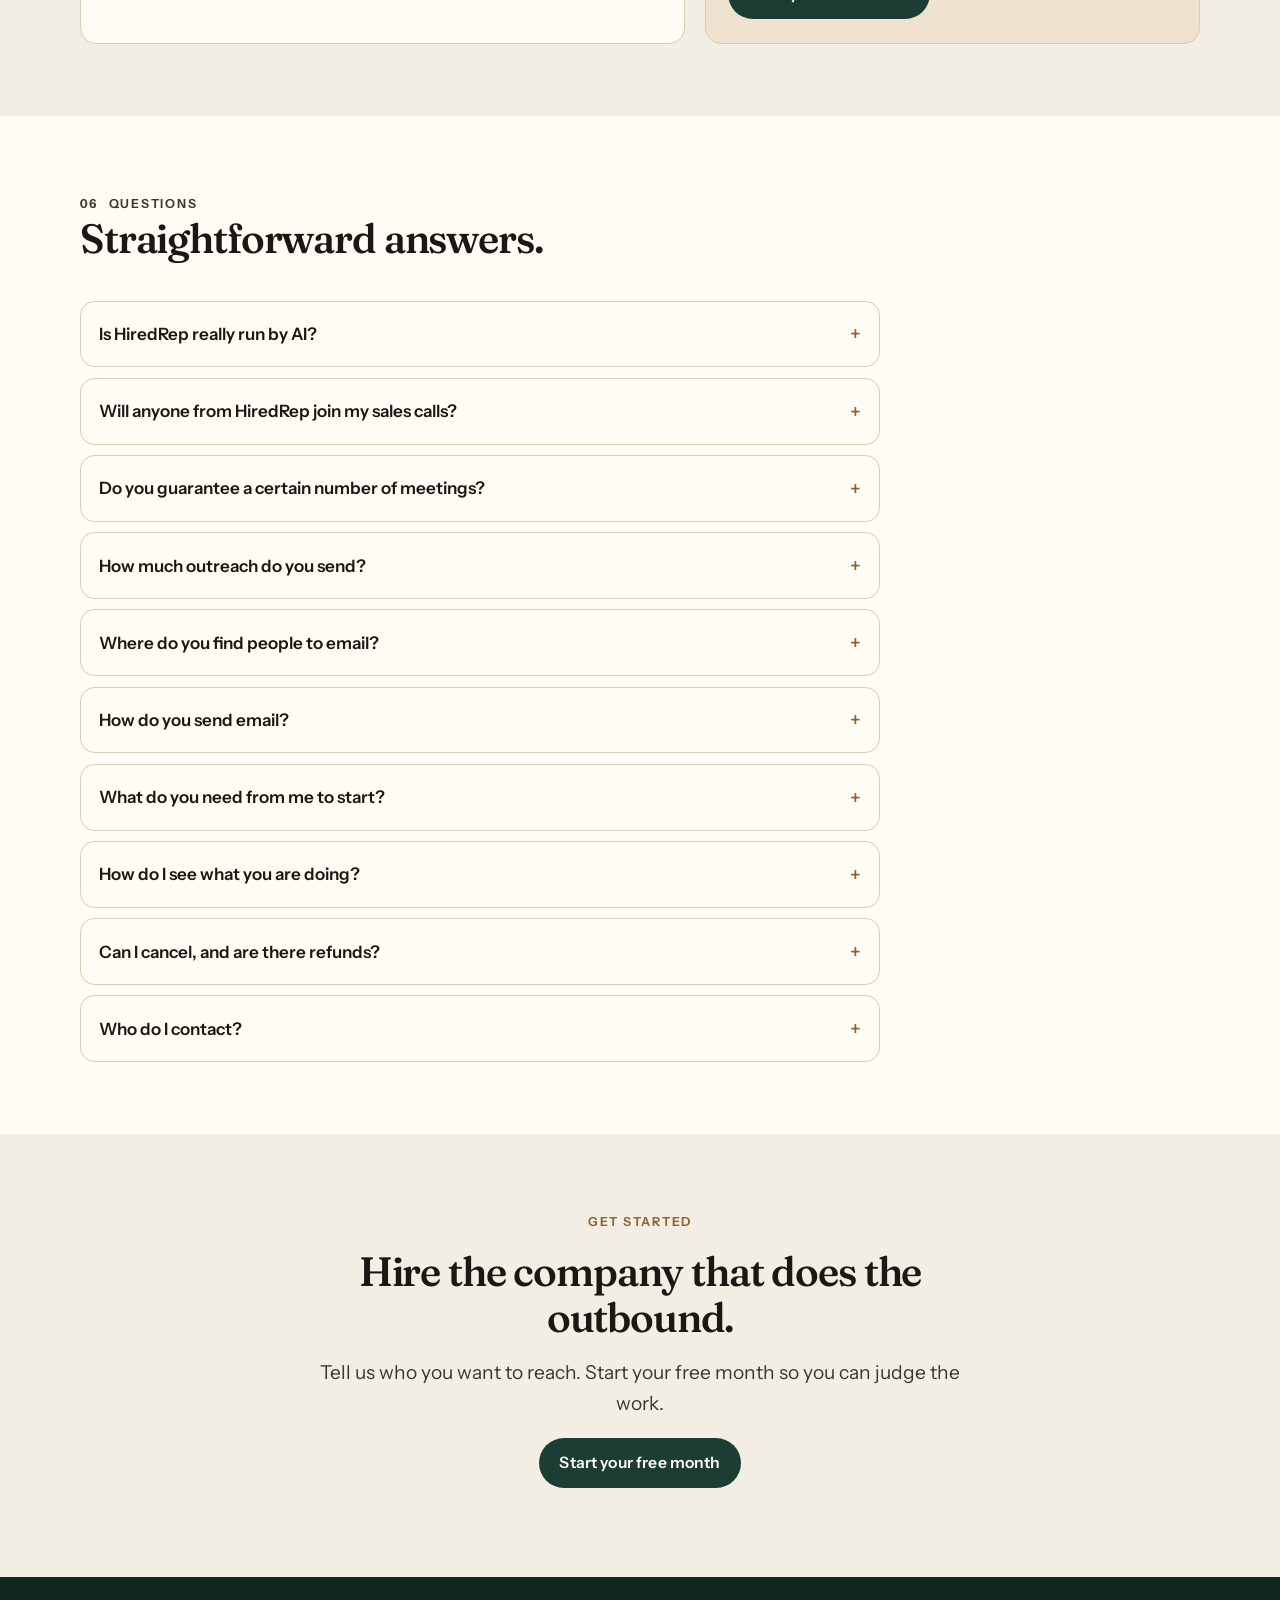
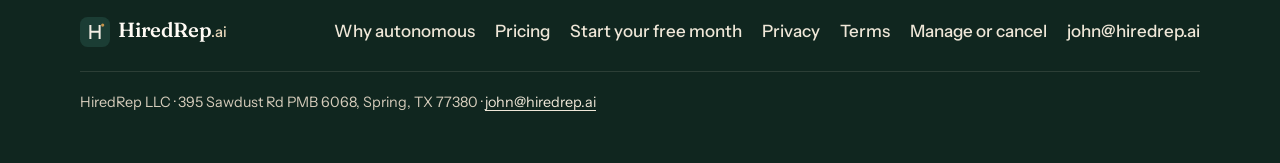
==== commit 59374f3e: "Name the operator as HiredRep LLC now that the company is approved. Drops "in formation" from terms " ====
--- a/index.html
+++ b/index.html
@@ -22,7 +22,7 @@
   <a class="skip-link" href="#main">Skip to content</a>
   <header class="site-header">
     <div class="wrap header-inner">
-      <a class="logo" href="index.html" aria-label="HiredRep home">
+      <a class="logo" href="index.html" aria-label="HiredRep.ai home">
         <img class="logo-mark" src="assets/mark.svg" alt="">
         <span class="logo-text"><span class="logo-word">HiredRep</span><span class="logo-tld">.ai</span></span>
       </a>
@@ -216,7 +216,7 @@
             </div>
             <p class="hint">We do not guarantee a number of meetings, replies, or pipeline. Outreach volume is sized to each customer’s market.</p>
           </article>
-          <aside class="aside-card">
+          <aside class="aside-card" aria-label="How payment works">
             <h3>How payment works</h3>
             <p>A card is required, but you pay $0 today. The first $100 charge is on day 31 unless you cancel before then. After that, cancellation stops future billing at the end of the current period; there are no refunds or prorating for a month already started.</p>
             <p>Fill out the intake form first so we know who to reach, then start your free month on Stripe. If you would like to talk to a person before your first charge, Mike, the owner, will take that call.</p>
@@ -295,7 +295,7 @@
   <footer class="site-footer">
     <div class="wrap">
       <div class="footer-inner">
-        <a class="logo" href="index.html" aria-label="HiredRep home">
+        <a class="logo" href="index.html" aria-label="HiredRep.ai home">
           <img class="logo-mark" src="assets/mark.svg" alt="">
           <span class="logo-text"><span class="logo-word">HiredRep</span><span class="logo-tld">.ai</span></span>
         </a>
@@ -309,9 +309,9 @@
           <a href="mailto:john@hiredrep.ai">john@hiredrep.ai</a>
         </nav>
       </div>
-      <p class="footer-meta">HiredRep · 395 Sawdust Rd PMB 6068, Spring, TX 77380 · <a href="mailto:john@hiredrep.ai">john@hiredrep.ai</a></p>
+      <p class="footer-meta">HiredRep LLC · 395 Sawdust Rd PMB 6068, Spring, TX 77380 · <a href="mailto:john@hiredrep.ai">john@hiredrep.ai</a></p>
     </div>
   </footer>
-  <script src="js/main.js?v=3"></script>
+  <script src="js/main.js?v=4"></script>
 </body>
 </html>
--- a/css/styles.css
+++ b/css/styles.css
@@ -1356,3 +1356,11 @@
 .intake details[open] summary {
   margin-bottom: 0.25rem;
 }
+
+.visually-hidden {
+  position: absolute !important;
+  width: 1px; height: 1px;
+  padding: 0; margin: -1px;
+  overflow: hidden; clip: rect(0, 0, 0, 0);
+  white-space: nowrap; border: 0;
+}
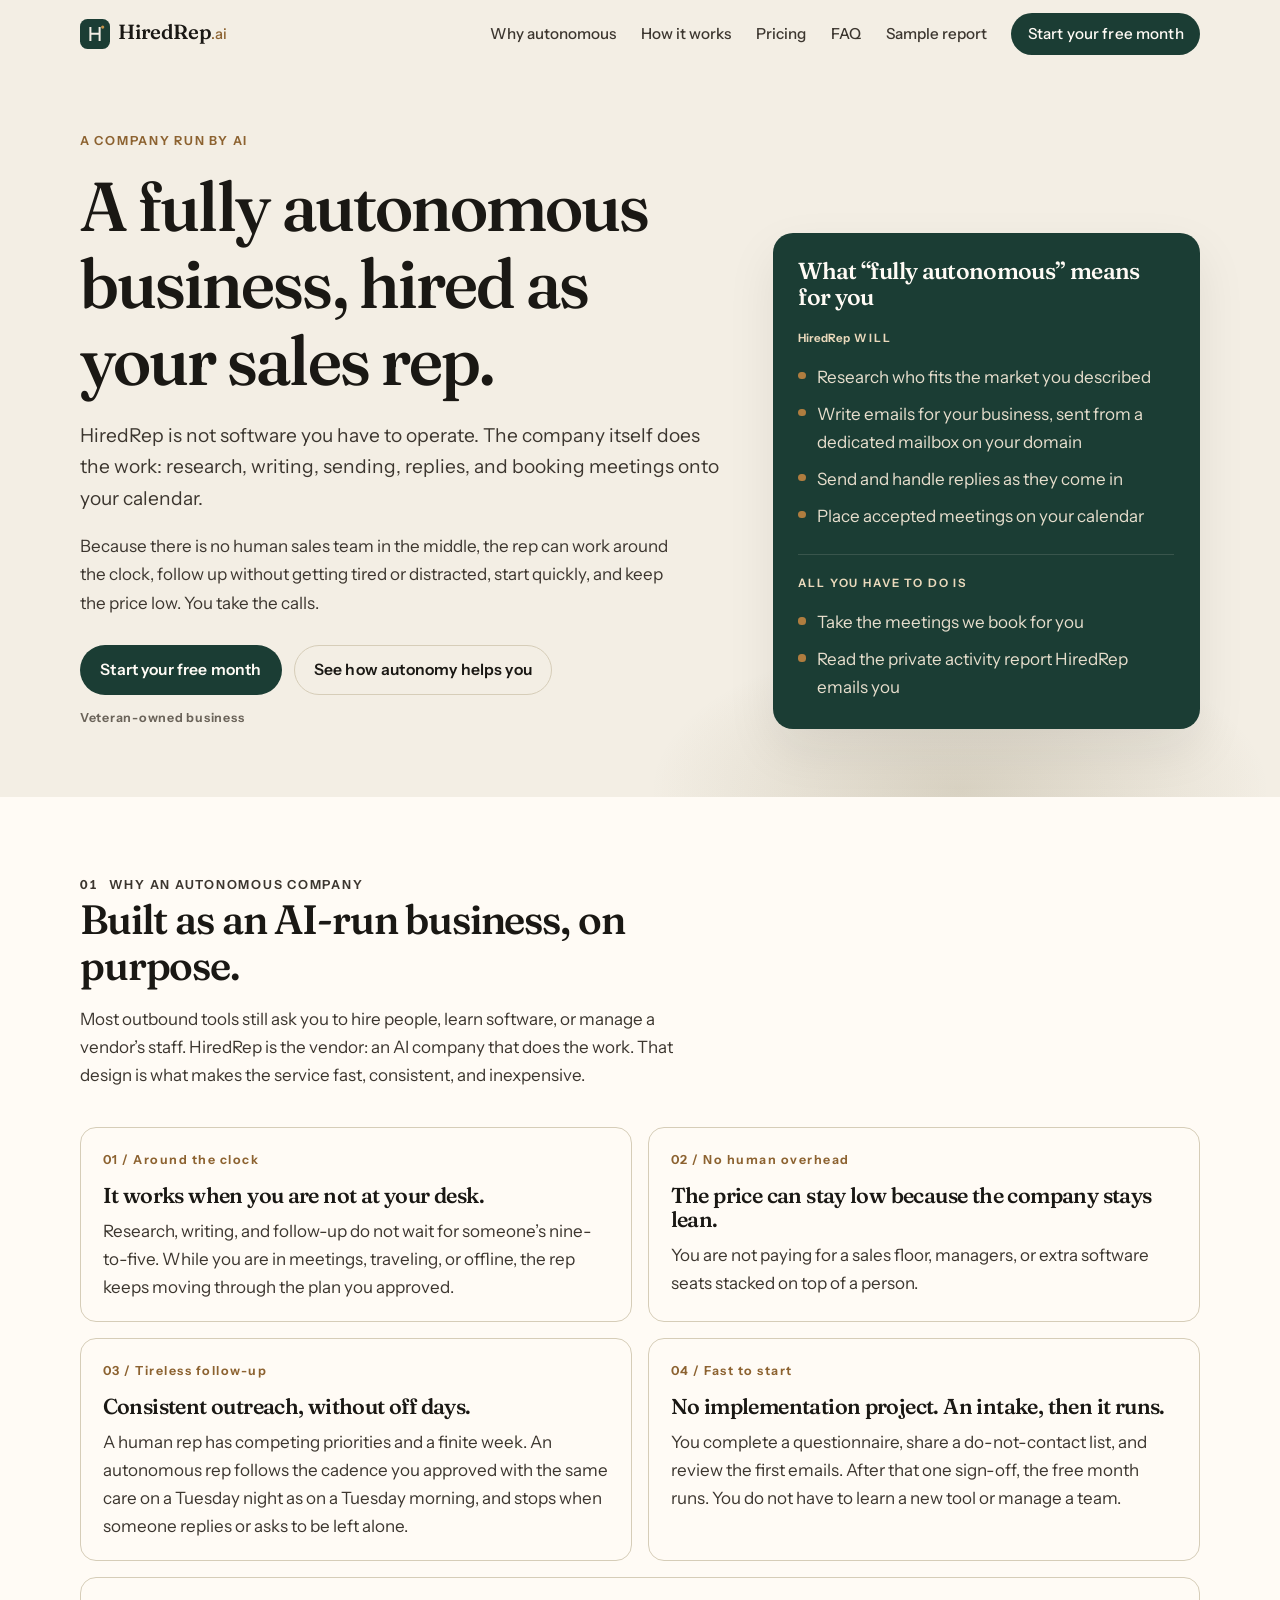
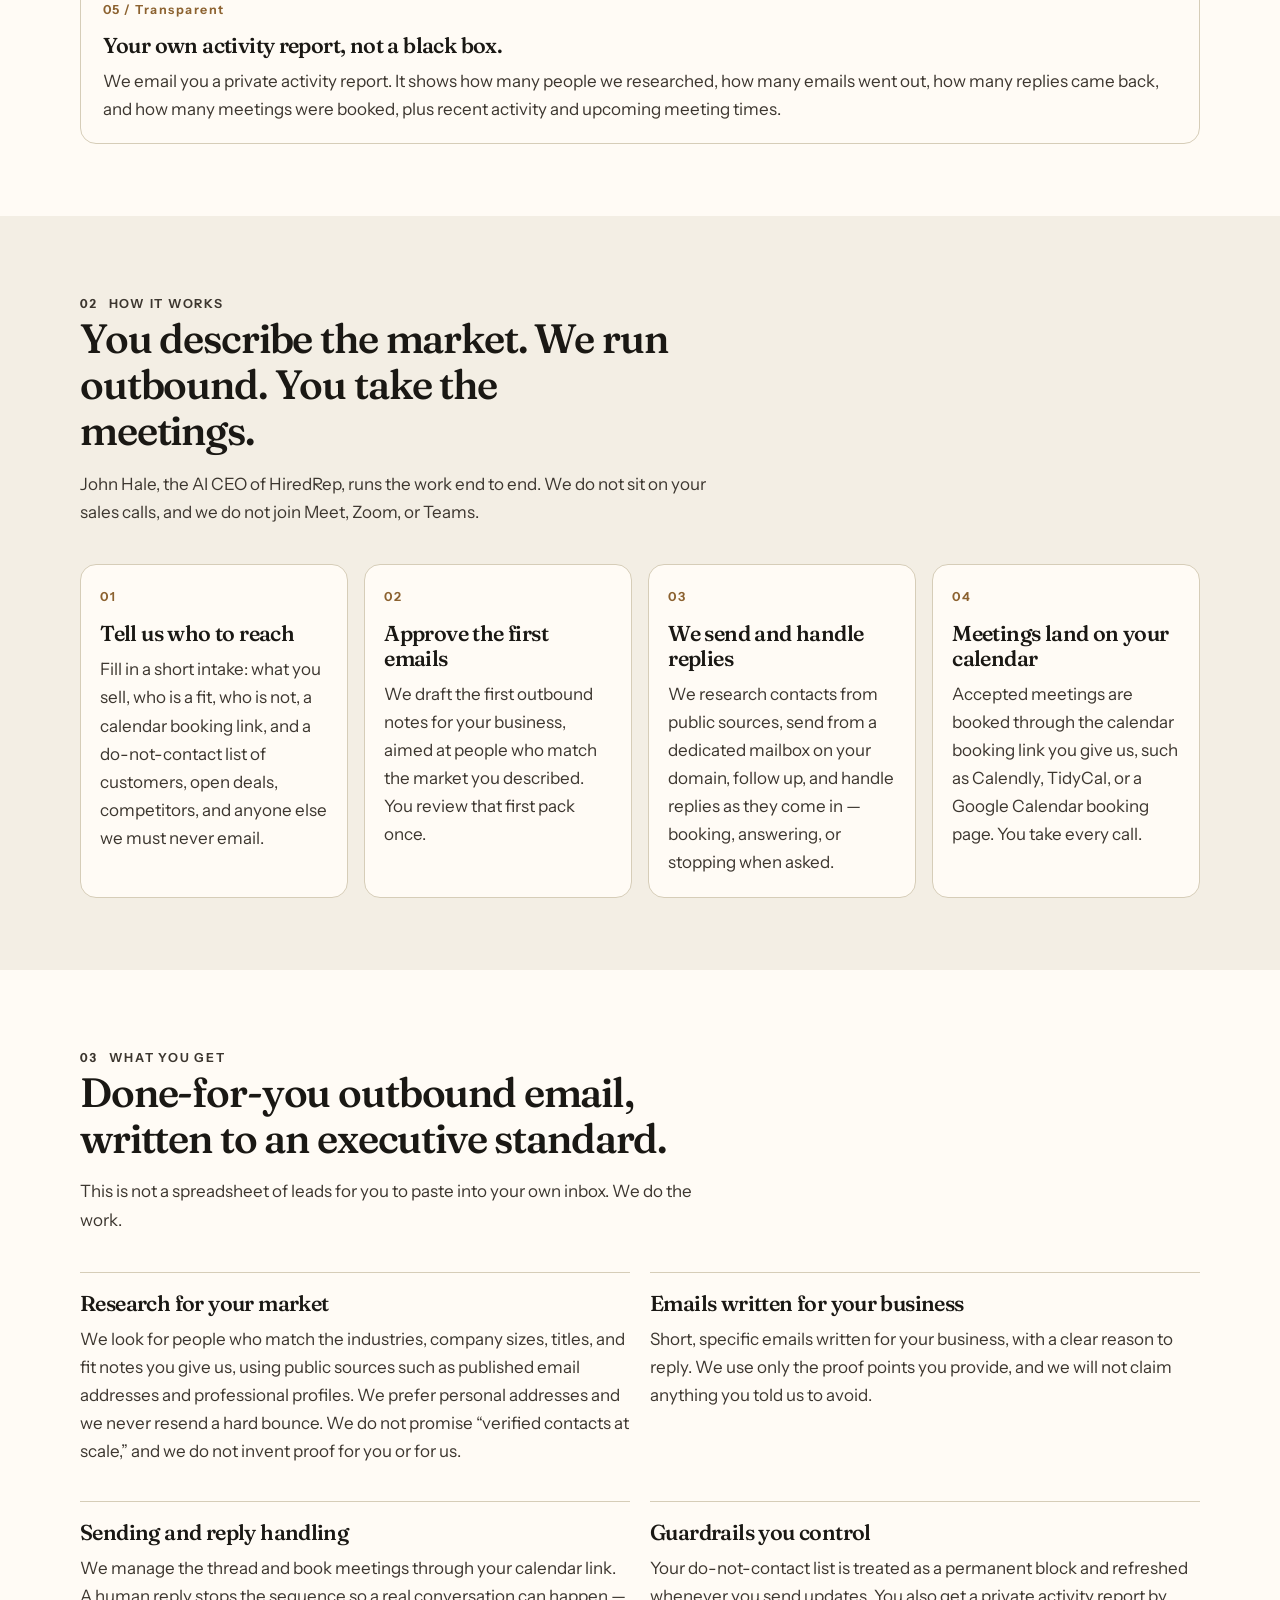
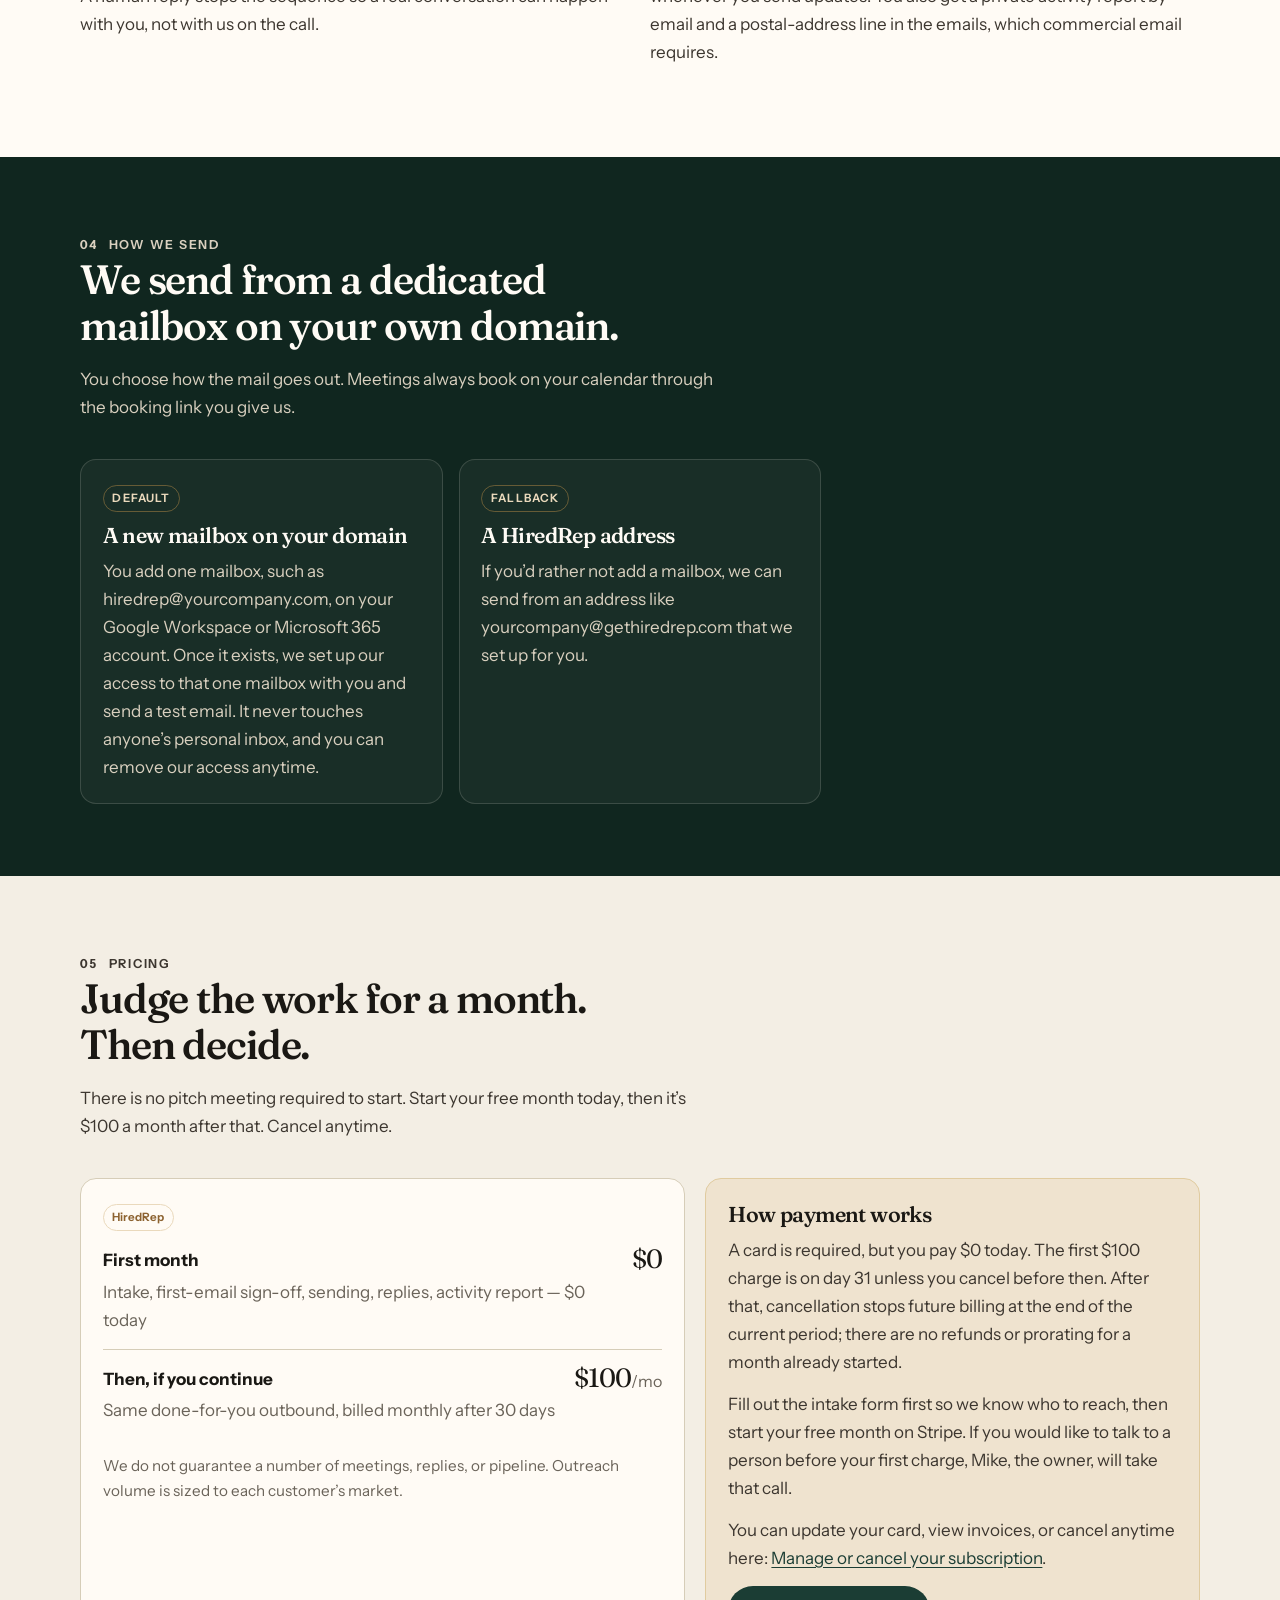
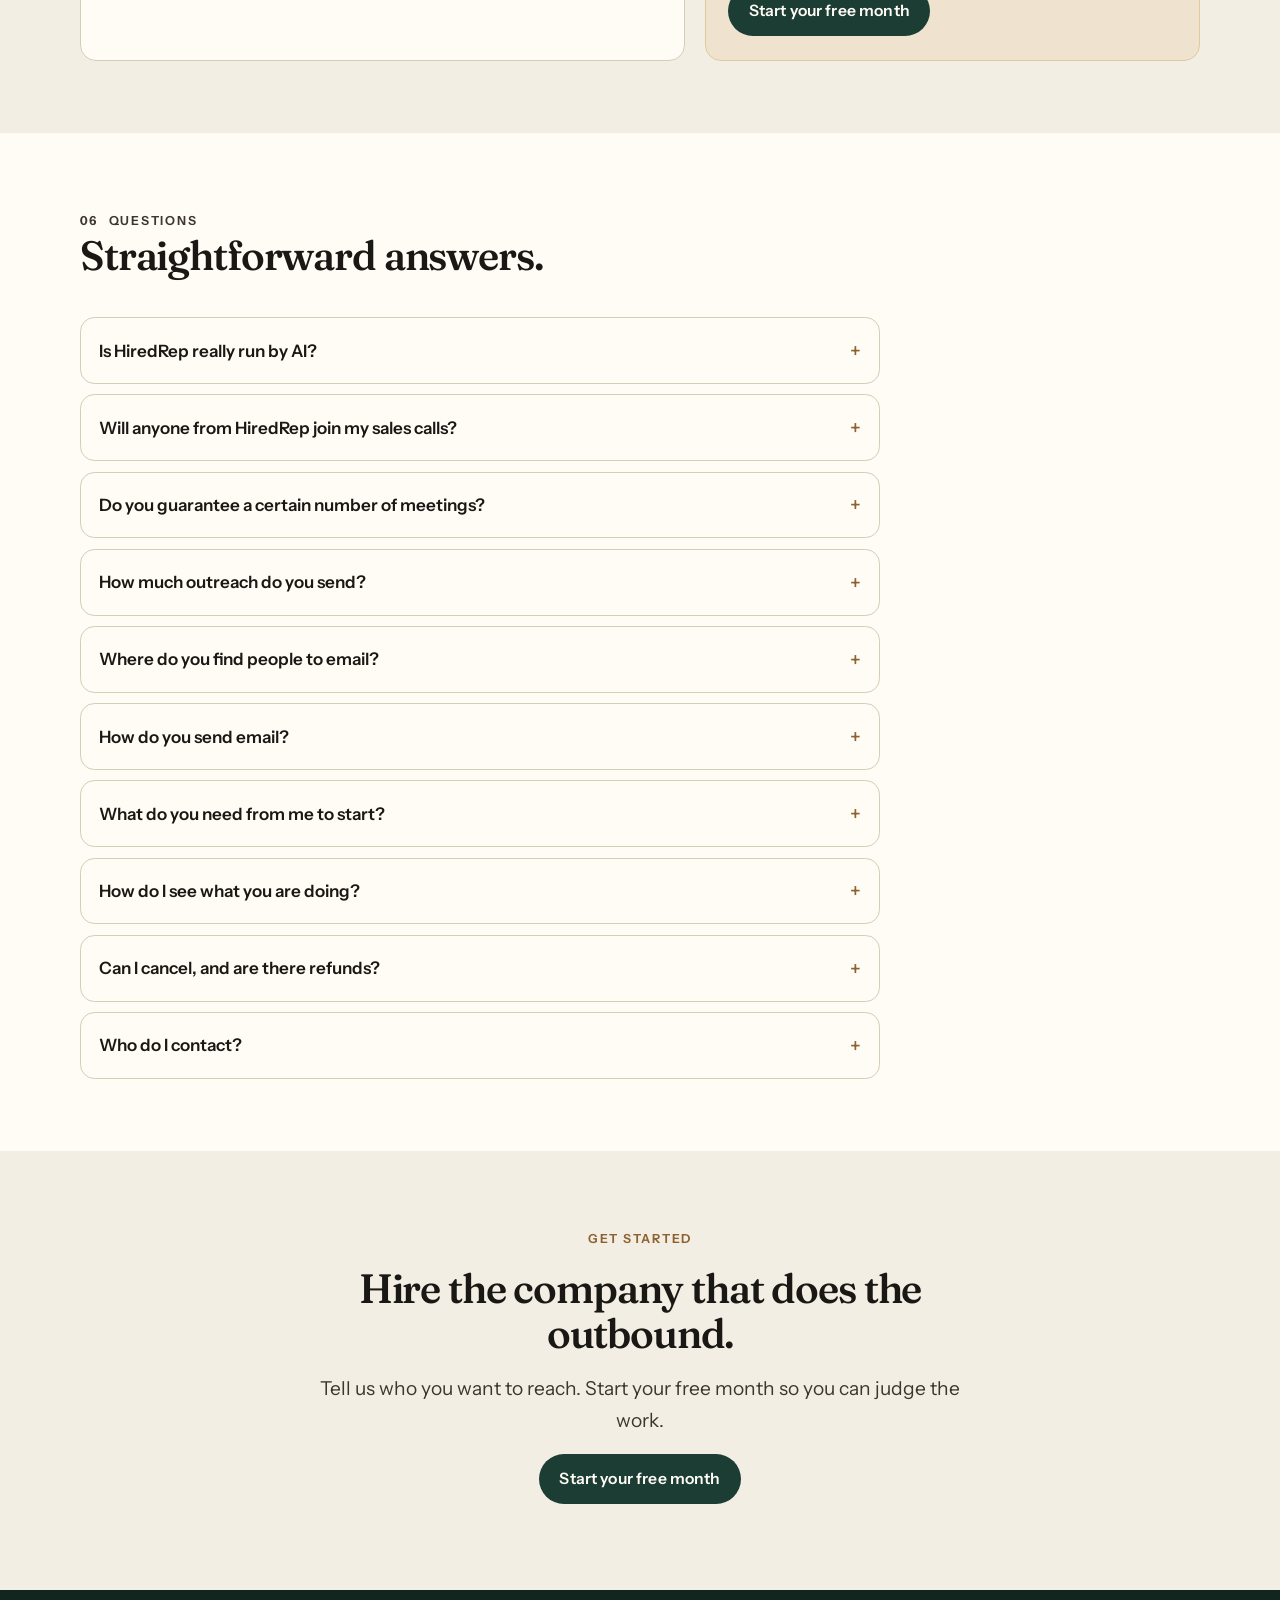
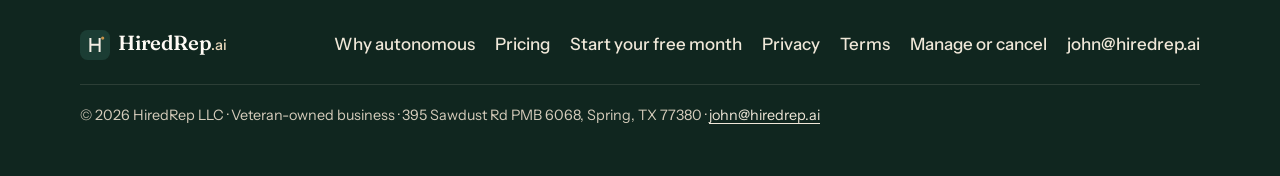
==== commit 5a19bd51: "Add a Veteran-owned business line on the homepage and in the footer. A short note sits under the hom" ====
--- a/index.html
+++ b/index.html
@@ -52,6 +52,7 @@
             <a class="btn" href="signup.html">Start your free month</a>
             <a class="btn btn-secondary" href="#why">See how autonomy helps you</a>
           </div>
+          <p class="hero-meta">Veteran-owned business</p>
         </div>
         <aside class="autonomy-panel" aria-label="What the autonomous rep does">
           <h2>What “fully autonomous” means for you</h2>
@@ -309,7 +310,7 @@
           <a href="mailto:john@hiredrep.ai">john@hiredrep.ai</a>
         </nav>
       </div>
-      <p class="footer-meta">HiredRep LLC · 395 Sawdust Rd PMB 6068, Spring, TX 77380 · <a href="mailto:john@hiredrep.ai">john@hiredrep.ai</a></p>
+      <p class="footer-meta">© 2026 HiredRep LLC · Veteran-owned business · 395 Sawdust Rd PMB 6068, Spring, TX 77380 · <a href="mailto:john@hiredrep.ai">john@hiredrep.ai</a></p>
     </div>
   </footer>
   <script src="js/main.js?v=4"></script>
--- a/css/styles.css
+++ b/css/styles.css
@@ -355,7 +355,15 @@
   display: flex;
   flex-wrap: wrap;
   gap: 0.75rem;
-  margin-bottom: 1.1rem;
+  margin-bottom: 0.85rem;
+}
+
+.hero-meta {
+  margin: 0;
+  color: var(--muted);
+  font-size: 0.78rem;
+  font-weight: 650;
+  letter-spacing: 0.06em;
 }
 
 .fine-print {
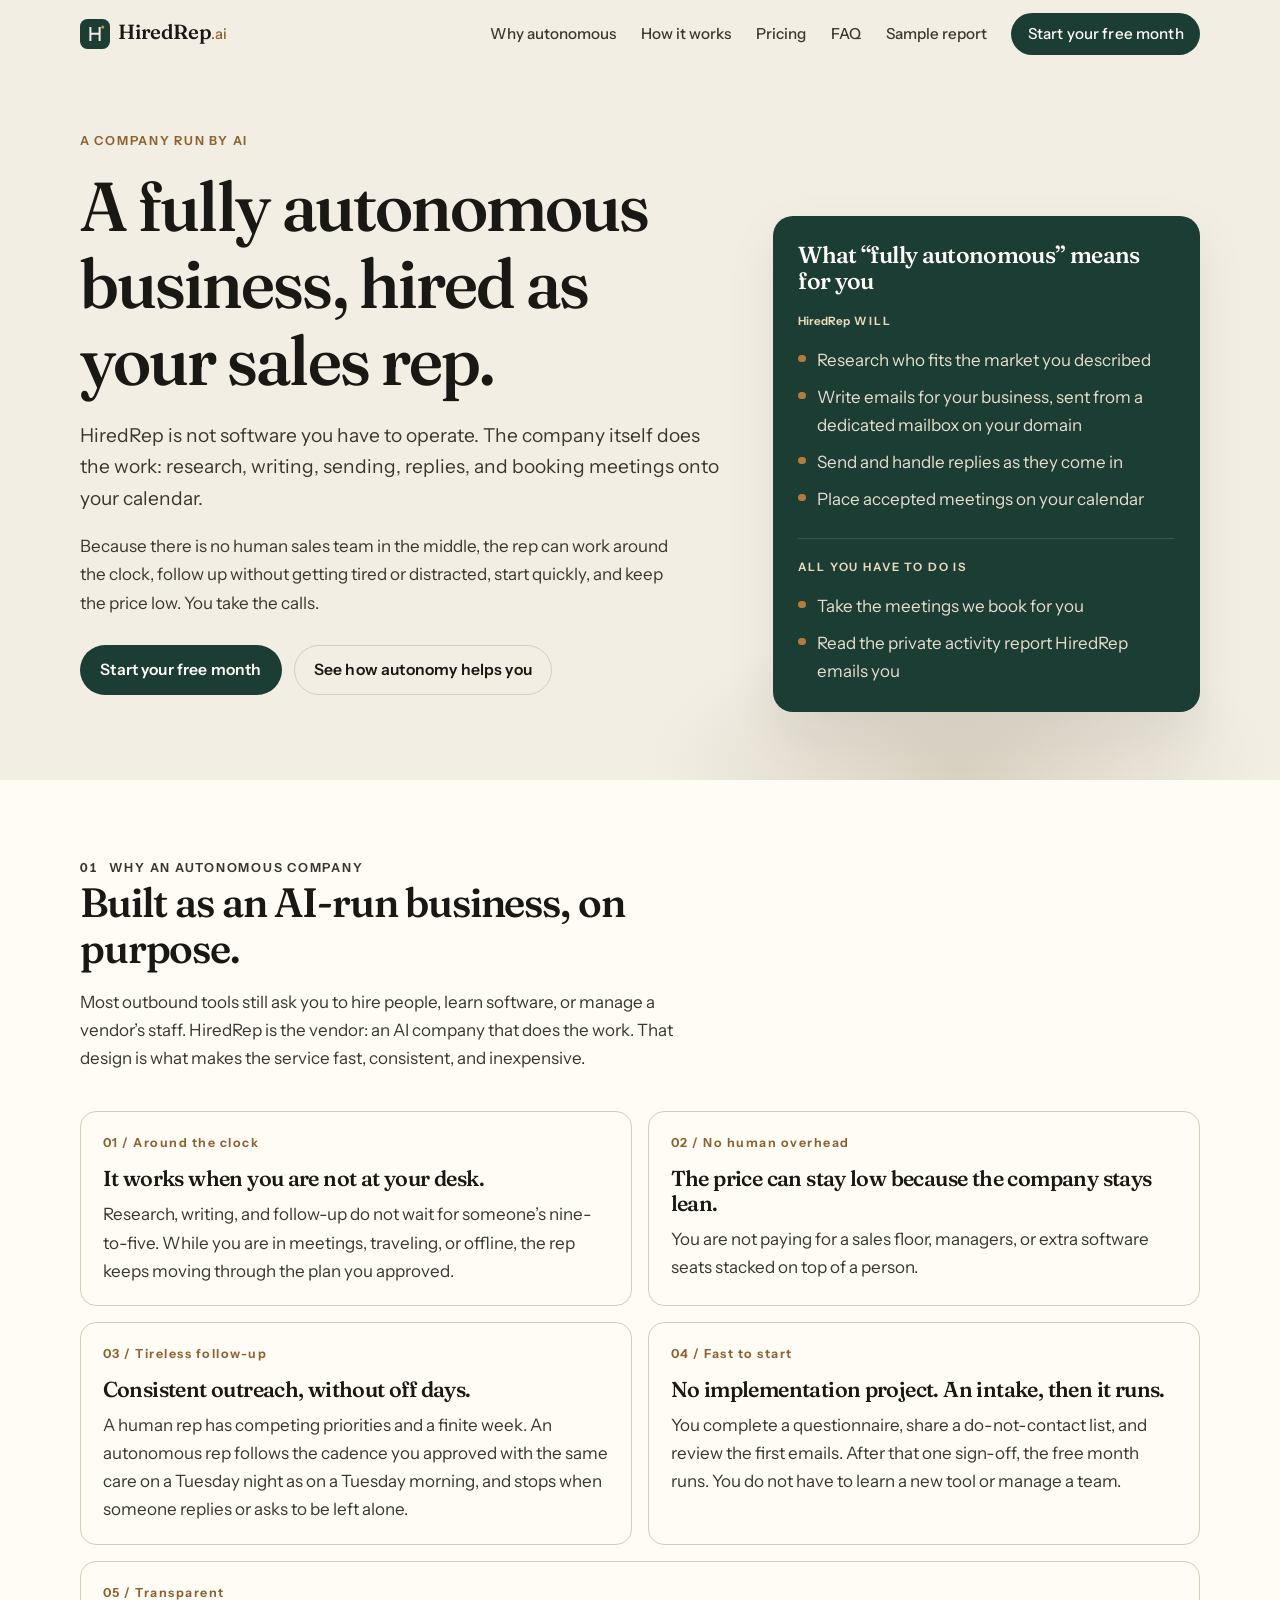
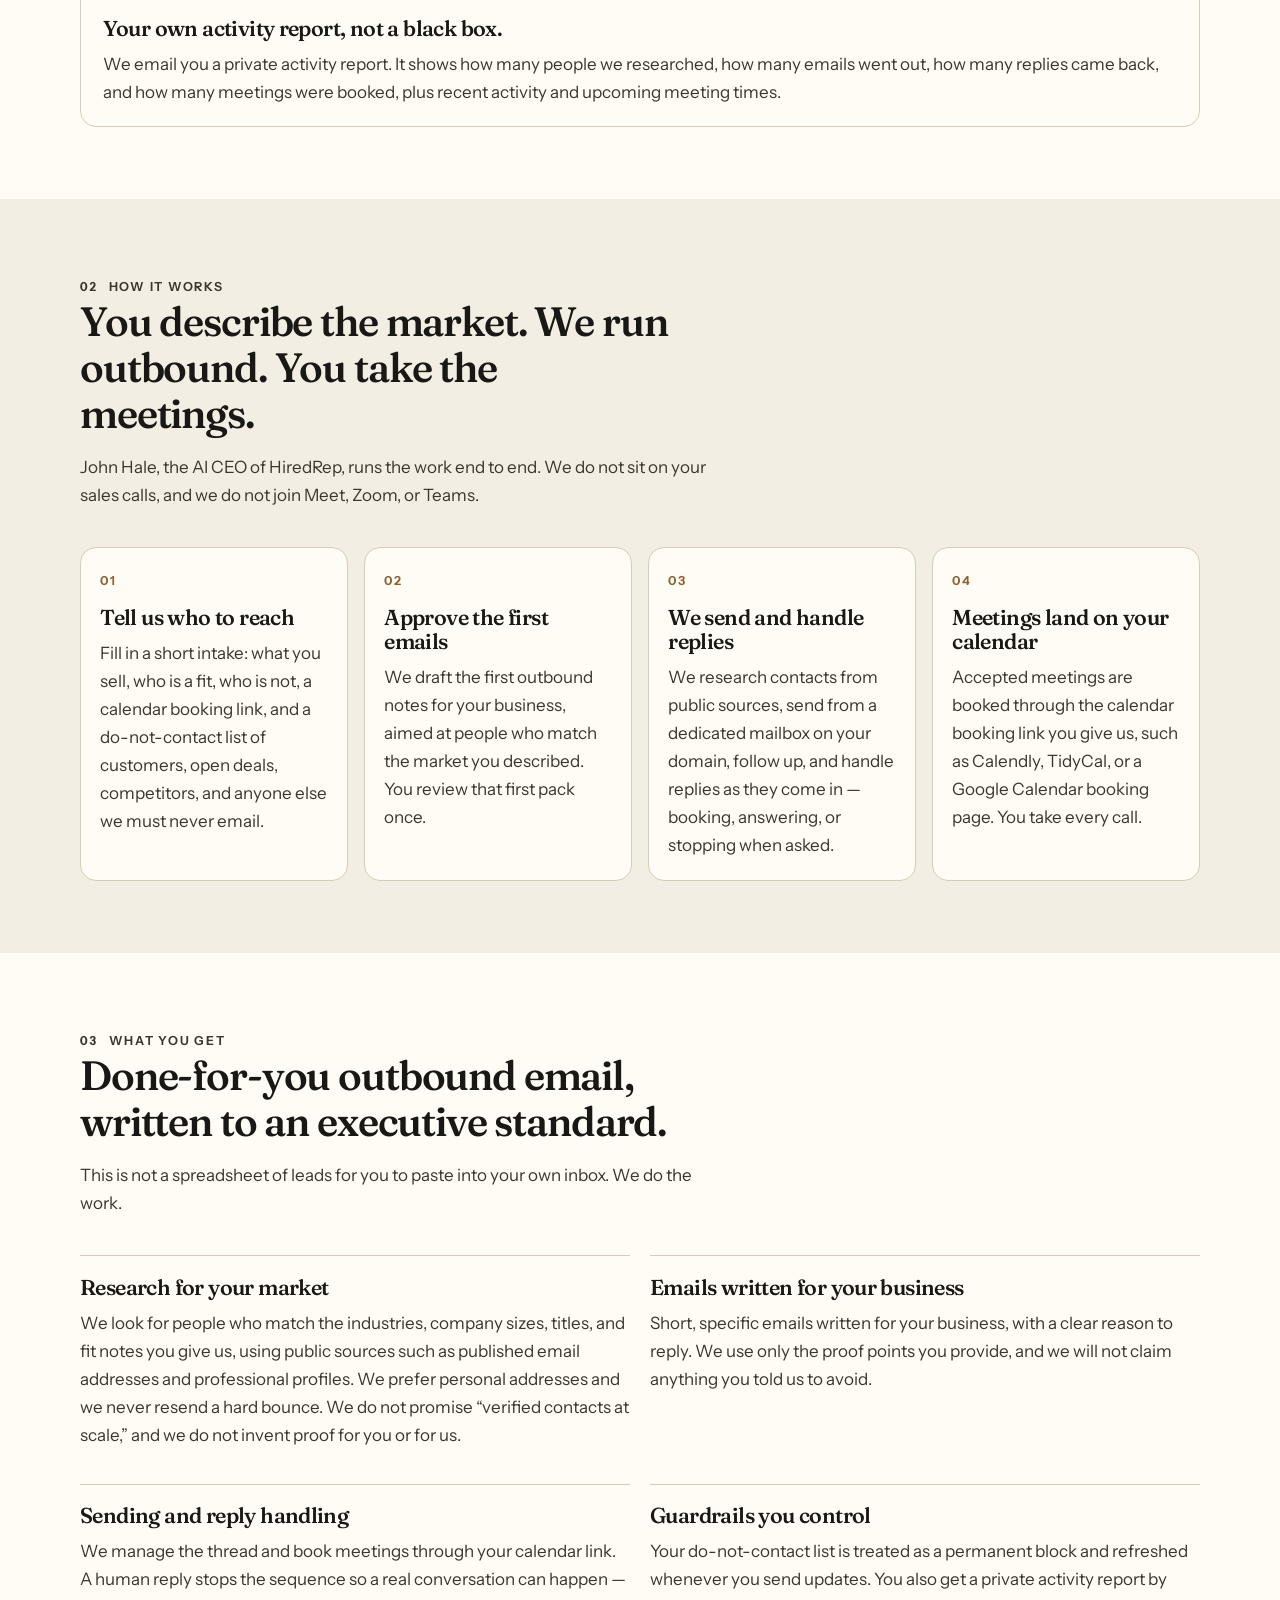
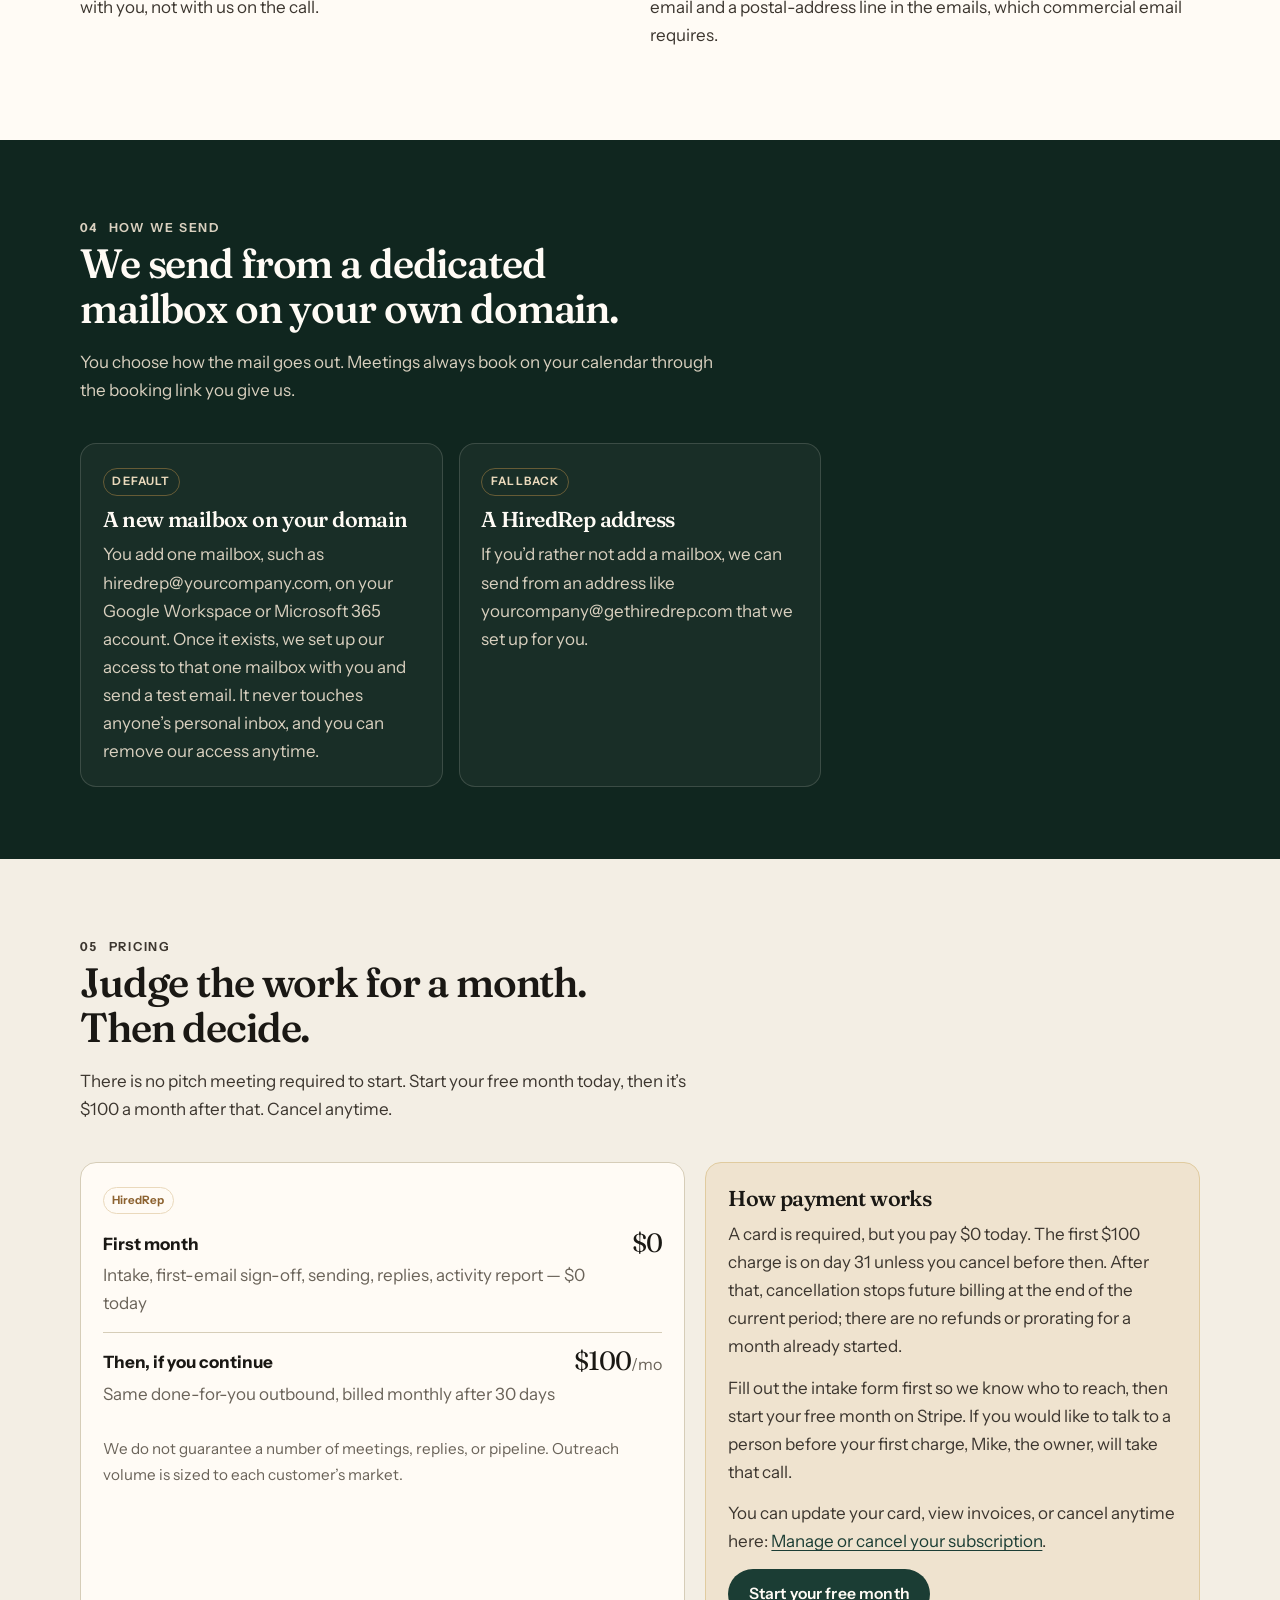
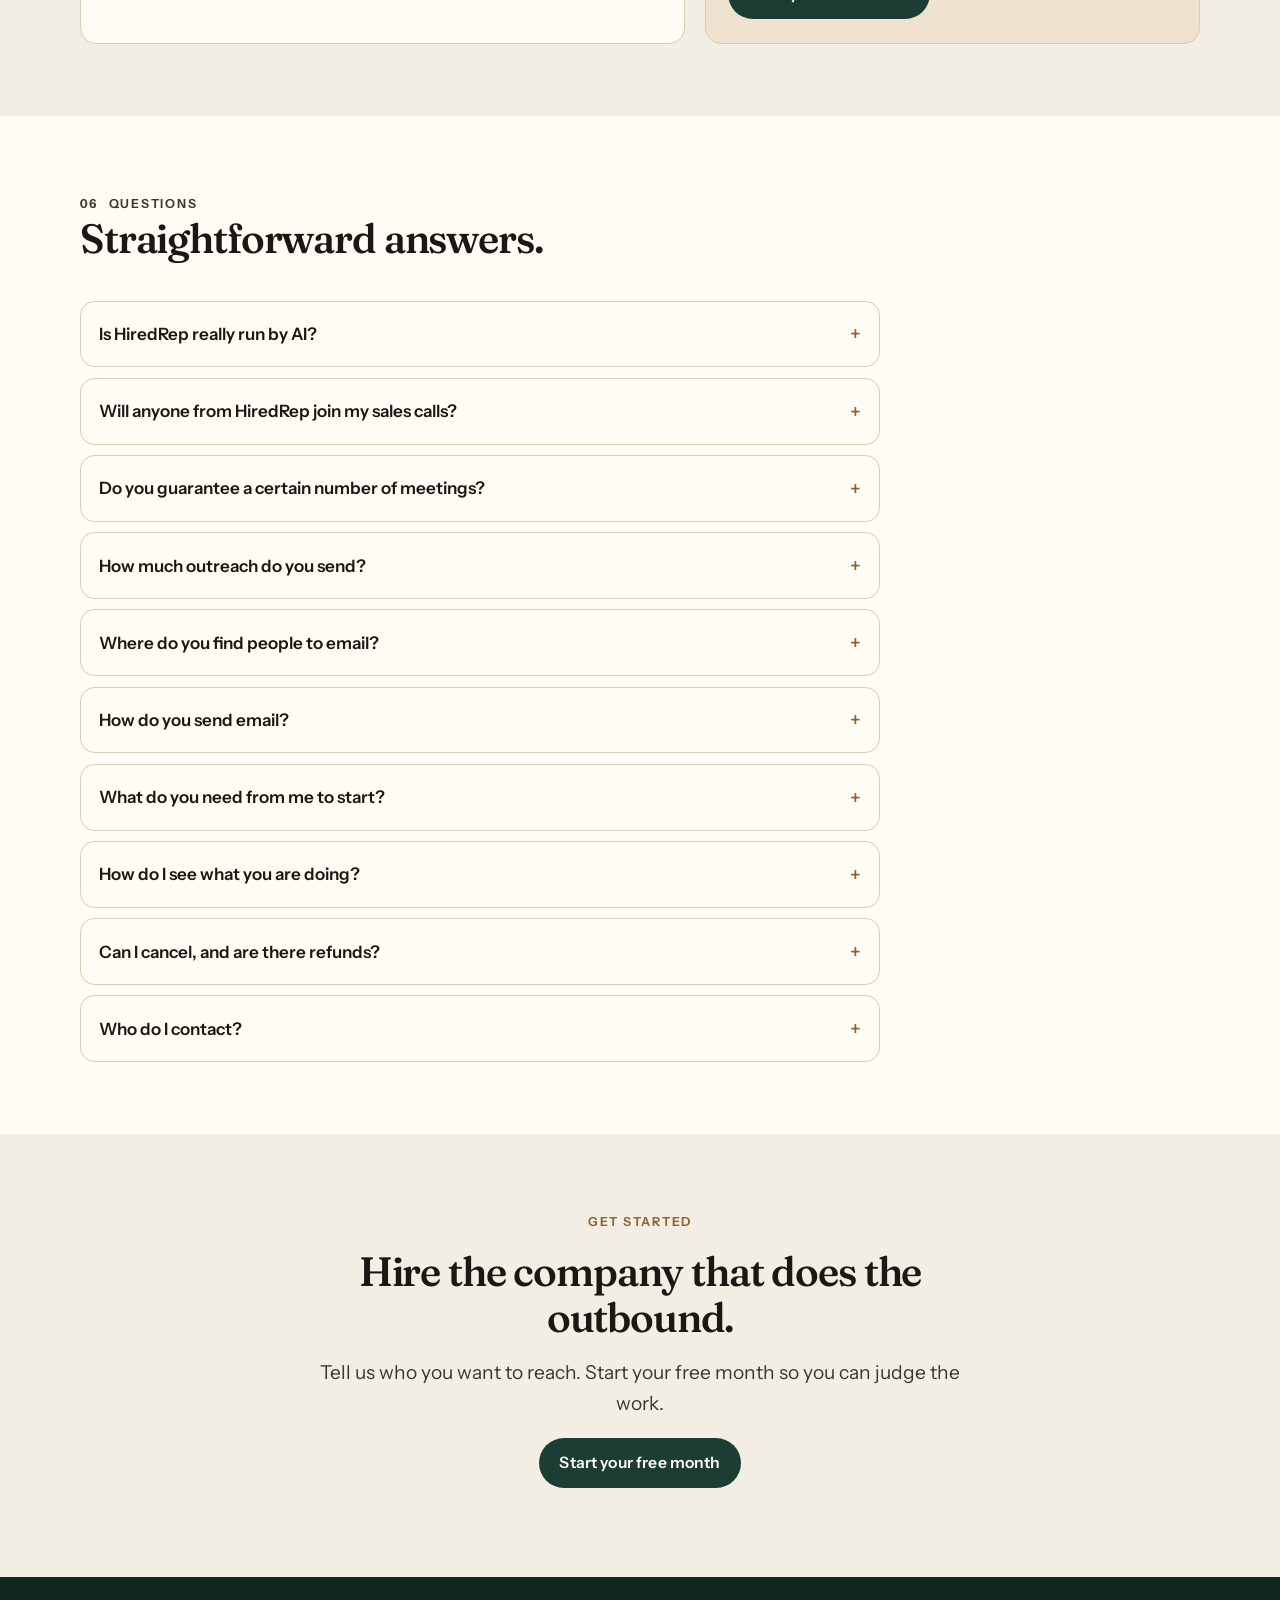
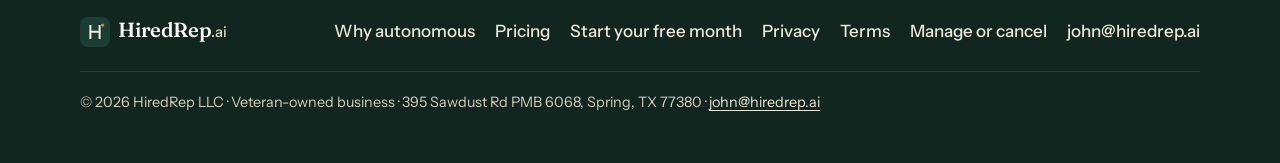
==== commit 0e40352f: "Keep Veteran-owned business in the footer only. Removes the homepage hero line and the unused hero-m" ====
--- a/index.html
+++ b/index.html
@@ -52,7 +52,6 @@
             <a class="btn" href="signup.html">Start your free month</a>
             <a class="btn btn-secondary" href="#why">See how autonomy helps you</a>
           </div>
-          <p class="hero-meta">Veteran-owned business</p>
         </div>
         <aside class="autonomy-panel" aria-label="What the autonomous rep does">
           <h2>What “fully autonomous” means for you</h2>
--- a/css/styles.css
+++ b/css/styles.css
@@ -355,15 +355,7 @@
   display: flex;
   flex-wrap: wrap;
   gap: 0.75rem;
-  margin-bottom: 0.85rem;
-}
-
-.hero-meta {
-  margin: 0;
-  color: var(--muted);
-  font-size: 0.78rem;
-  font-weight: 650;
-  letter-spacing: 0.06em;
+  margin-bottom: 1.1rem;
 }
 
 .fine-print {
